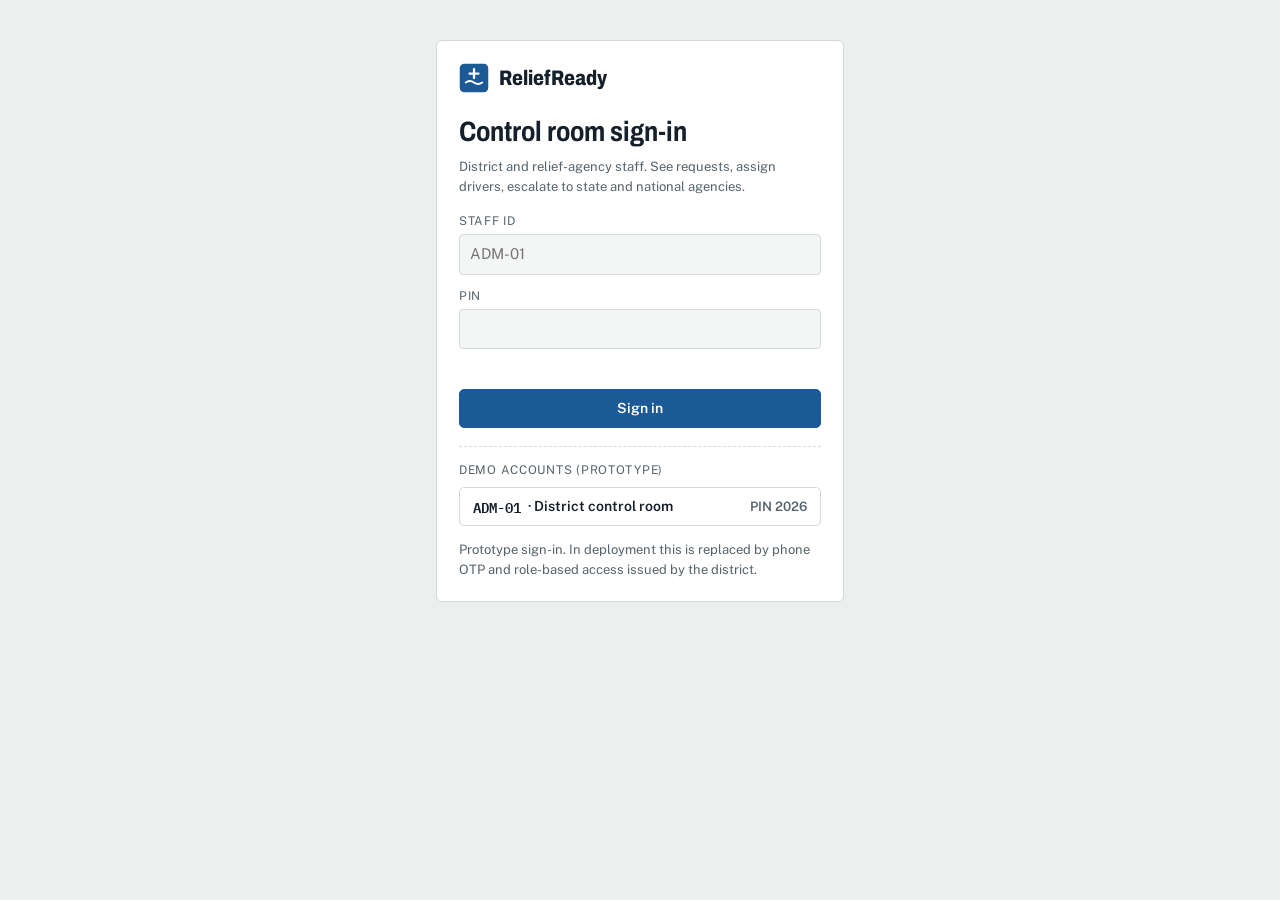
==== admin.html @ c16498c4 "ReliefReady: relief supply allocation prototype" ====
<!doctype html>
<html lang="en">
<head>
<meta charset="utf-8">
<meta name="viewport" content="width=device-width, initial-scale=1, viewport-fit=cover">
<link rel="icon" href="icon.svg">
<title>ReliefReady Control Room</title>
<link rel="manifest" href="manifest.webmanifest">
<link rel="stylesheet" href="https://fonts.googleapis.com/css2?family=Archivo:wdth,wght@75..100,500..800&family=IBM+Plex+Mono:wght@400;500;600&family=Public+Sans:wght@400;500;600;700&display=swap">
<link rel="stylesheet" href="assets/leaflet.css">
<link rel="stylesheet" href="assets/common.css">
<style>
.kpis{display:grid;grid-template-columns:repeat(auto-fit,minmax(150px,1fr));gap:1px;background:var(--line);border:1px solid var(--line);border-radius:var(--r);overflow:hidden;margin-top:16px}
.kpi{background:var(--surface);padding:12px 14px;display:flex;flex-direction:column;gap:2px}
.kpi b{font:600 24px/1.1 var(--f-mono);font-variant-numeric:tabular-nums}
.kpi span{font-size:11.5px;text-transform:uppercase;letter-spacing:.07em;color:var(--muted)}
.kpi.alert b{color:var(--bad)}
.top{display:grid;grid-template-columns:minmax(0,7fr) minmax(0,4fr);gap:16px;margin-top:16px}
.top .mapbox{height:460px;border-radius:var(--r);overflow:hidden;border:1px solid var(--line)}
@media (max-width:960px){.top{grid-template-columns:minmax(0,1fr)}.top .mapbox{height:360px}}
.feed{max-height:460px;overflow:auto}
.prio{font:700 18px/1 var(--f-mono);min-width:34px;text-align:center;padding:5px 0;border-radius:4px;background:var(--sunk)}
.prio.hi{background:var(--bad-bg);color:var(--bad)} .prio.mid{background:var(--warn-bg);color:var(--warn)}
.feed li{display:grid;grid-template-columns:auto minmax(0,1fr);gap:4px 12px;align-items:start}
.tabpanel{padding:16px}
.section{margin-top:16px}
.drv{border:1px solid var(--line);border-radius:var(--r);padding:12px 14px;display:flex;flex-direction:column;gap:8px;background:var(--surface)}
.drvgrid{display:grid;grid-template-columns:repeat(auto-fit,minmax(300px,1fr));gap:12px}
.inline{display:flex;flex-wrap:wrap;gap:8px;align-items:end}
.inline .field{min-width:120px;flex:1}
.esc{border:1px solid var(--line);border-radius:var(--r);padding:12px 14px;display:flex;flex-direction:column;gap:8px}
.esc.crit{border-left:4px solid var(--bad)}
.sitrep{white-space:pre-wrap;font:12.5px/1.55 var(--f-mono);background:var(--sunk);border:1px solid var(--line);border-radius:4px;padding:10px;margin:0;max-height:260px;overflow:auto}
.rt-line{stroke:var(--accent)}
</style>
<style>[hidden]{display:none!important}img{max-width:100%}</style>
</head>
<body>


<div id="root"></div>
<script src="assets/leaflet.js"></script>
<script src="assets/common.js"></script>
<script>
(function(){
const root = document.getElementById('root');
let S = RR.session();
if(!S || S.role!=='admin'){ RR.renderSignIn(root, 'admin', s => { S = s; boot(); }); } else boot();

function boot(){
const $ = id => document.getElementById(id);
root.innerHTML = `
<header class="bar"><div class="wrap">
  <a class="logo" href="index.html">${RR.logo}<b>ReliefReady</b><span>Control room · ${RR.esc(RR.CONFIG.district)}</span></a>
  <span class="net" id="net">Online</span><span class="pill info" id="mode"></span>
  <span class="grow"></span>
  <a class="btn small" href="planner.html">Allocation planner</a>
  <div class="who"><b>${RR.esc(S.name)}</b><button class="btn small" id="out">Sign out</button></div>
</div></header>
<main class="wrap">
  <div class="kpis" id="kpis"></div>
  <div class="top">
    <div><div class="mapbox" id="map"></div><div class="vlegend" style="margin-top:8px"><span>${RR.vehSvg('truck')}Truck</span><span>${RR.vehSvg('jeep')}4x4 jeep</span><span class="b">${RR.vehSvg('boat')}Rescue boat</span><span><span class="pin sos" style="display:inline-block;width:12px;height:12px;vertical-align:-1px;margin-right:4px"></span>SOS</span><span><span class="pin stop" style="display:inline-block;width:12px;height:12px;vertical-align:-1px;margin-right:4px"></span>Planned stop</span></div></div>
    <section class="panel"><div class="ph"><h2>Incoming SOS</h2><span class="sub">Highest priority first</span></div><div class="pb feed" id="feed"></div></section>
  </div>
  <section class="panel section">
    <div class="tabs" role="tablist" id="tabs">
      <button role="tab" data-tab="sos" aria-selected="true">SOS requests <span class="count" id="c-sos"></span></button>
      <button role="tab" data-tab="fleet" aria-selected="false">Drivers and stops</button>
      <button role="tab" data-tab="roads" aria-selected="false">Road conditions <span class="count" id="c-roads"></span></button>
      <button role="tab" data-tab="esc" aria-selected="false">Help from authorities <span class="count" id="c-esc"></span></button>
      <button role="tab" data-tab="sms" aria-selected="false">SMS inbox</button>
      <button role="tab" data-tab="settings" aria-selected="false">Settings</button>
    </div>
    <div class="tabpanel" id="panel"></div>
  </section>
  <footer class="foot">ReliefReady prototype · Anvathon 2026. Requests from the SOS app, SMS line and driver relays arrive here. Help requests to agencies are tracked here and exported as a situation report for the official channel.</footer>
</main>`;
$('out').onclick = RR.signOut;
RR.netBadge($('net'));

let tab = 'sos'; try{ tab = sessionStorage.getItem('rr.tab') || 'sos'; }catch(e){}
$('tabs').onclick = e => { const b = e.target.closest('[data-tab]'); if(!b) return; tab = b.dataset.tab; try{ sessionStorage.setItem('rr.tab', tab); }catch(e){} renderTab(); };

const drivers = () => { const d = RR.store.all('drivers'); RR.ACCOUNTS.filter(a=>a.role==='driver').forEach(a => { if(!d.find(x=>x.id===a.id)) d.push({id:a.id,name:a.name,vehicle:a.vehicle,type:a.type,lat:RR.DEPOT.lat,lon:RR.DEPOT.lon,status:'not signed in',lastSeen:0}); }); return d; };
const openSOS = () => RR.store.all('sos').filter(s=>s.status!=='served').sort((a,b)=>RR.sosPriority(b)-RR.sosPriority(a));
const needTxt = s => (s.needs||[]).map(k=>RR.NEEDS.find(n=>n.k===k)?.en||k).join(', ');
const chan = {app:'App',sms:'SMS',relay:'Relayed by driver'};
const pcls = p => p>=70?'hi':p>=45?'mid':'';
const ST = {new:['New','warn'],verified:['Verified','info'],assigned:['Assigned','info'],served:['Served','ok'],escalated:['Escalated','bad']};

/* map */
const map = RR.makeMap($('map'), {center:[11.62,76.09], zoom:11});
const lay = L.layerGroup().addTo(map);
function drawMap(){
  lay.clearLayers();
  L.marker([RR.DEPOT.lat,RR.DEPOT.lon],{icon:RR.icon('pin depot')}).bindPopup(`<b>${RR.DEPOT.name}</b>`).addTo(lay);
  RR.store.all('reports').forEach(h => L.marker([h.lat,h.lon],{icon:RR.hzIcon(h)}).bindPopup(`<b>${RR.HAZ[h.type]?.label}</b><br>${RR.esc(h.note)}<br><span class="hint">${RR.esc(h.by)} · ${RR.ago(h.createdAt)}</span>`).addTo(lay));
  RR.store.all('stops').filter(s=>s.status!=='delivered').forEach(s => L.marker([s.lat,s.lon],{icon:RR.icon('pin stop')}).bindPopup(`<b>${RR.esc(s.name)}</b><br>Driver ${RR.esc(s.driverId)} · ${s.status}`).addTo(lay));
  openSOS().filter(s=>s.lat).forEach(s => L.marker([s.lat,s.lon],{icon:RR.icon('pin sos'+(RR.sosPriority(s)>=70?' pulse':''))}).bindPopup(`<b>SOS · ${RR.esc(s.place||'')}</b><br>Priority ${RR.sosPriority(s)} · ${s.people} people<br>${needTxt(s)}<br>${RR.esc(s.note||'')}`).addTo(lay));
  drivers().forEach(d => { if(!d.lastSeen) return; L.marker([d.lat,d.lon],{icon:RR.vehIcon(d.type, d.name.split(' ')[0]), zIndexOffset:500}).bindPopup(`<b>${RR.esc(d.name)}</b><br>${RR.esc(d.vehicle)}<br>${RR.esc(d.status)} · ${RR.ago(d.lastSeen)}`).addTo(lay);
    const next = RR.store.all('stops').filter(s=>s.driverId===d.id && (s.status==='pending'||s.status==='enroute')).sort((a,b)=>a.order-b.order)[0];
    if(next) L.polyline([[d.lat,d.lon],[next.lat,next.lon]],{weight:2, dashArray:'4 6', className:'rt-line'}).addTo(lay); });
}

function renderKpis(){
  const o = openSOS(), crit = o.filter(s=>RR.sosPriority(s)>=70).length, ppl = o.reduce((t,s)=>t+(+s.people||0),0);
  const active = drivers().filter(d=>d.lastSeen && Date.now()-d.lastSeen<3600e3).length;
  const escOpen = RR.store.all('escalations').filter(e=>e.status!=='resolved').length;
  const unsafe = RR.store.all('reports').filter(r=>r.type!=='safe').length;
  $('kpis').innerHTML = [[o.length,'Open SOS'],[crit,'Critical',crit>0],[ppl,'People waiting'],[active+' / '+drivers().length,'Drivers active'],[escOpen,'Open agency requests'],[unsafe,'Road hazards']]
    .map(([b,s,a])=>`<div class="kpi ${a?'alert':''}"><b>${b}</b><span>${s}</span></div>`).join('');
  $('c-sos').textContent = o.filter(s=>s.status==='new').length || ''; $('c-roads').textContent = unsafe||''; $('c-esc').textContent = RR.store.all('escalations').filter(e=>e.status==='sent').length || '';
  $('mode').textContent = RR.store.mode==='shared' ? 'Shared live data' : 'This device';
}
function renderFeed(){
  const o = openSOS();
  $('feed').innerHTML = o.length ? '<ul class="rows">'+o.slice(0,12).map(s=>{ const p = RR.sosPriority(s); return `<li><span class="prio ${pcls(p)}">${p}</span><div><div class="rowhead"><b>${RR.esc(s.place||'GPS location')}</b><span class="pill ${ST[s.status]?.[1]}">${ST[s.status]?.[0]}</span></div><span class="meta">${s.people} people${s.infants?' · '+s.infants+' infants':''}${s.injured?' · '+s.injured+' injured':''} · ${needTxt(s)} · ${chan[s.channel]||s.channel} · ${RR.ago(s.createdAt)}</span></div></li>`; }).join('')+'</ul>' : '<p class="hint">No open requests.</p>';
}

/* tabs */
function renderTab(){
  document.querySelectorAll('[data-tab]').forEach(b => b.setAttribute('aria-selected', b.dataset.tab===tab));
  if(document.activeElement && $('panel').contains(document.activeElement) && /INPUT|TEXTAREA|SELECT/.test(document.activeElement.tagName)) return;
  ({sos:tabSOS, fleet:tabFleet, roads:tabRoads, esc:tabEsc, sms:tabSMS, settings:tabSettings})[tab]();
}
const drvOpts = sel => drivers().map(d=>`<option value="${d.id}" ${d.id===sel?'selected':''}>${RR.esc(d.name)} · ${RR.esc(d.vehicle)}</option>`).join('');

function tabSOS(){
  const all = RR.store.all('sos').sort((a,b)=>(a.status==='served')-(b.status==='served') || RR.sosPriority(b)-RR.sosPriority(a));
  $('panel').innerHTML = `<p class="hint" style="margin-bottom:10px">Priority (0–100) weighs need type (rescue and medical first), people, share of infants, elderly and injured, and waiting time. Assigning creates a stop in that driver's app with suggested quantities (3 L water and 1 food packet per person, 1 kit per infant).</p>
  <div class="tw"><table><thead><tr><th>Priority</th><th>Location</th><th>Need</th><th>Source</th><th>Status</th><th>Action</th></tr></thead><tbody>${all.map(s=>{const p=RR.sosPriority(s); return `<tr>
    <td><span class="prio ${pcls(p)}">${p}</span></td>
    <td><b>${RR.esc(s.place||'GPS location')}</b><div class="meta mono">${s.lat?(+s.lat).toFixed(4)+', '+(+s.lon).toFixed(4):'no GPS'}</div>${s.note?`<div class="meta">${RR.esc(s.note)}</div>`:''}</td>
    <td>${s.people} people · ${s.infants||0} inf · ${s.elderly||0} eld · ${s.injured||0} inj<div class="meta">${needTxt(s)}</div></td>
    <td>${chan[s.channel]||s.channel}<div class="meta">${RR.ago(s.createdAt)}${s.relayedBy?' · via '+RR.esc(s.relayedBy):''}</div></td>
    <td><span class="pill ${ST[s.status]?.[1]}">${ST[s.status]?.[0]}</span>${s.assignedTo?`<div class="meta">${RR.esc(s.assignedTo)}</div>`:''}</td>
    <td>${s.status==='served'?'':`<div class="inline">${s.status==='new'?`<button class="btn small" data-verify="${s.id}">Verify</button>`:''}
      <select aria-label="Driver" id="as-${s.id}" style="width:auto">${drvOpts(s.assignedTo)}</select><button class="btn small primary" data-assign="${s.id}">Assign</button>
      <button class="btn small" data-escsos="${s.id}">Escalate</button><button class="btn small" data-served="${s.id}">Served</button></div>`}</td></tr>`;}).join('')}</tbody></table></div>`;
}
function tabFleet(){
  $('panel').innerHTML = `<div class="drvgrid">${drivers().map(d=>{ const st = RR.store.all('stops').filter(s=>s.driverId===d.id).sort((a,b)=>(a.status==='delivered')-(b.status==='delivered')||a.order-b.order);
    return `<div class="drv"><div class="rowhead"><span class="veh ${d.type||'truck'}" style="width:28px;height:28px;box-shadow:none">${RR.vehSvg(d.type)}</span><b>${RR.esc(d.name)}</b><span class="hint">${RR.esc(d.vehicle)}</span><span class="pill ${d.lastSeen&&Date.now()-d.lastSeen<3600e3?'ok':''}" style="margin-left:auto">${RR.esc(d.status)}</span></div>
    <span class="meta">${d.lastSeen?'Last update '+RR.ago(d.lastSeen):'Has not signed in'}</span>
    <ul class="rows">${st.map((s,i)=>`<li><div class="rowhead"><span class="mono">${i+1}.</span><b>${RR.esc(s.name)}</b><span class="pill ${s.status==='delivered'?'ok':s.status==='unreachable'?'bad':s.status==='enroute'?'info':''}">${s.status}</span>${s.source==='driver'?'<span class="pill">Added by driver</span>':''}<button class="btn small" style="margin-left:auto" data-delstop="${s.id}">Remove</button></div>
      <span class="meta">${s.items.water||0} L · ${s.items.food||0} food · ${s.items.infant||0} kits${s.given?` · given ${s.given.water}/${s.given.food}/${s.given.infant}`:''}${s.remark?' · '+RR.esc(s.remark):''}${s.note?' · '+RR.esc(s.note):''}</span></li>`).join('')||'<li class="hint">No stops.</li>'}</ul></div>`; }).join('')}</div>
  <div class="section"><div class="lbl" style="margin-bottom:8px">Add a stop</div><div class="inline">
    <div class="field"><label for="ns-d">Driver</label><select id="ns-d">${drvOpts()}</select></div>
    <div class="field"><label for="ns-n">Place</label><input type="text" id="ns-n" placeholder="Muttil relief camp"></div>
    <div class="field"><label for="ns-lat">Latitude</label><input type="number" step="0.0001" id="ns-lat" value="11.6745"></div>
    <div class="field"><label for="ns-lon">Longitude</label><input type="number" step="0.0001" id="ns-lon" value="76.1310"></div>
    <div class="field"><label for="ns-w">Water L</label><input type="number" id="ns-w" value="200"></div>
    <div class="field"><label for="ns-f">Food</label><input type="number" id="ns-f" value="120"></div>
    <div class="field"><label for="ns-i">Infant kits</label><input type="number" id="ns-i" value="2"></div>
    <button class="btn primary" id="ns-add">Add stop</button></div><p class="hint" style="margin-top:6px">Tip: click the map to fill latitude and longitude.</p></div>`;
  $('ns-add').onclick = () => { const d = $('ns-d').value, n = $('ns-n').value.trim(); if(!n){ RR.toast('Enter a place name.'); return; }
    const max = Math.max(0,...RR.store.all('stops').filter(s=>s.driverId===d).map(s=>s.order));
    RR.store.put('stops',{driverId:d,name:n,lat:+$('ns-lat').value,lon:+$('ns-lon').value,items:{water:+$('ns-w').value||0,food:+$('ns-f').value||0,infant:+$('ns-i').value||0},order:max+1,status:'pending',note:'',source:'admin',createdAt:Date.now()});
    RR.toast('Stop sent to the driver'); };
}
map.on('click', e => { if(tab==='fleet' && $('ns-lat')){ $('ns-lat').value = e.latlng.lat.toFixed(4); $('ns-lon').value = e.latlng.lng.toFixed(4); } });

function tabRoads(){
  const r = RR.store.all('reports').sort((a,b)=>b.createdAt-a.createdAt);
  $('panel').innerHTML = `<p class="hint" style="margin-bottom:10px">Reports from drivers. Every driver's route options are checked against these within ${RR.CONFIG.hazardRadiusM} m. Mark a hazard cleared once the road is open again.</p>
  <ul class="rows">${r.map(h=>`<li><div class="rowhead"><span class="pill ${h.type==='safe'?'ok':RR.HAZ[h.type]?.sev>=3?'bad':'warn'}">${RR.HAZ[h.type]?.label}</span><b>${RR.esc(h.note||'')}</b><button class="btn small" style="margin-left:auto" data-clear="${h.id}">${h.type==='safe'?'Remove':'Mark cleared'}</button></div><span class="meta">${RR.esc(h.by)} · ${RR.ago(h.createdAt)} · <span class="mono">${(+h.lat).toFixed(4)}, ${(+h.lon).toFixed(4)}</span></span></li>`).join('')||'<li class="hint">No reports.</li>'}</ul>`;
}

const AGENCIES = ['State EOC (KSDMA)','NDRF','Fire & Rescue','Health / 108 ambulance','Air support (IAF / Navy)','Army engineers (bridge)','District control room'];
const TYPES = ['Boat evacuation','Airlift / air drop','Medical evacuation','Rescue team','Bridge / road clearing','More supplies','Fuel / vehicle breakdown'];
let escDraft = null;
function tabEsc(){
  const list = RR.store.all('escalations').sort((a,b)=>(a.status==='resolved')-(b.status==='resolved')||b.createdAt-a.createdAt);
  const d = escDraft || {};
  $('panel').innerHTML = `<div class="grid2" style="grid-template-columns:repeat(auto-fit,minmax(min(100%,340px),1fr));gap:20px">
  <div class="stack"><div class="lbl">New request to a higher authority</div>
    <div class="grid2"><div class="field"><label for="e-to">Send to</label><select id="e-to">${AGENCIES.map(a=>`<option ${a===d.to?'selected':''}>${a}</option>`).join('')}</select></div>
      <div class="field"><label for="e-type">Help needed</label><select id="e-type">${TYPES.map(a=>`<option ${a===d.type?'selected':''}>${a}</option>`).join('')}</select></div>
      <div class="field"><label for="e-urg">Urgency</label><select id="e-urg">${['Critical','High','Medium'].map(a=>`<option ${a===(d.urgency||'High')?'selected':''}>${a}</option>`).join('')}</select></div></div>
    <div class="grid2"><div class="field"><label for="e-place">Location</label><input type="text" id="e-place" value="${RR.esc(d.place||'')}"></div><div class="field"><label for="e-people">People affected</label><input type="number" id="e-people" value="${d.people||0}"></div></div>
    <div class="field"><label for="e-note">Situation and justification</label><textarea id="e-note" rows="4">${RR.esc(d.note||'')}</textarea></div>
    <div class="btns"><button class="btn danger" id="e-send">Send request</button></div>
    <p class="hint">The request is logged with a timeline. Use “Copy situation report” to send the same text through the official channel (email, NDMA portal or WhatsApp group) until direct integration exists.</p></div>
  <div class="stack"><div class="lbl">Requests and responses</div>${list.map(e=>`<div class="esc ${e.urgency==='Critical'?'crit':''}">
    <div class="rowhead"><b>${RR.esc(e.type)}</b><span class="hint">→ ${RR.esc(e.to)}</span>${escPill(e.status)}<span class="pill ${e.urgency==='Critical'?'bad':e.urgency==='High'?'warn':''}">${e.urgency}</span></div>
    <span class="meta">${RR.esc(e.place)} · ${e.people} people · raised by ${e.from==='driver'?'driver '+RR.esc(e.by):'control room'} · ${RR.ago(e.createdAt)}</span>
    ${e.note?`<div style="font-size:13.5px">${RR.esc(e.note)}</div>`:''}
    <ul class="timeline">${(e.timeline||[]).map(t=>`<li><time>${RR.clock(t.t)}</time><b>${t.s}</b> ${RR.esc(t.n||'')}</li>`).join('')}</ul>
    <div class="btns">${e.status!=='resolved'?`${e.status==='sent'?`<button class="btn small" data-adv="${e.id}" data-to="acknowledged">Mark acknowledged</button>`:''}${e.status!=='dispatched'?`<button class="btn small" data-adv="${e.id}" data-to="dispatched">Help dispatched</button>`:''}<button class="btn small" data-adv="${e.id}" data-to="resolved">Resolved</button><button class="btn small" data-fwd="${e.id}">Forward higher</button>`:''}<button class="btn small" data-sitrep="${e.id}">Copy situation report</button></div>
  </div>`).join('')||'<p class="hint">No requests yet.</p>'}</div></div>`;
  $('e-send').onclick = () => {
    const place = $('e-place').value.trim(); if(!place){ RR.toast('Add the location.'); return; }
    RR.store.put('escalations',{from:'admin',by:S.id,to:$('e-to').value,type:$('e-type').value,place,lat:d.lat||null,lon:d.lon||null,people:+$('e-people').value||0,urgency:$('e-urg').value,note:$('e-note').value,status:'sent',createdAt:Date.now(),timeline:[{t:Date.now(),s:'sent',n:'Sent to '+$('e-to').value+' by '+S.name}]});
    if(d.sosId && RR.store.get('sos',d.sosId)) RR.store.patch('sos', d.sosId, {status:'escalated'});
    escDraft = null; RR.toast('Request sent and logged'); tabEsc();
  };
}
function sitrep(e){
  const o = openSOS();
  return `SITUATION REPORT — ${RR.CONFIG.district}\n${new Date().toLocaleString('en-IN')}\nFrom: ${S.name} (${S.id})\nTo: ${e.to}\n\nREQUEST: ${e.type} — ${e.urgency.toUpperCase()}\nLocation: ${e.place}${e.lat?` (${(+e.lat).toFixed(5)}, ${(+e.lon).toFixed(5)})`:''}\nPeople affected: ${e.people}\n${e.note?'Details: '+e.note+'\n':''}\nDISTRICT PICTURE\nOpen SOS: ${o.length} (${o.filter(s=>RR.sosPriority(s)>=70).length} critical), ${o.reduce((t,s)=>t+(+s.people||0),0)} people waiting\nRoad hazards: ${RR.store.all('reports').filter(r=>r.type!=='safe').map(r=>RR.HAZ[r.type].label+' — '+(r.note||'')).join('; ')||'none'}\n\nReference: ${e.id}`;
}

function tabSMS(){
  $('panel').innerHTML = `<div class="grid2" style="grid-template-columns:repeat(auto-fit,minmax(min(100%,340px),1fr));gap:20px"><div class="stack">
    <p class="hint">SOS messages sent by SMS arrive at the gateway number <b class="mono">${RR.esc(RR.CONFIG.smsGateway)}</b>. With an SMS gateway (e.g. an Android phone running an SMS-forwarding app, or a bulk-SMS provider's inbound webhook) they are added automatically. For the demo, paste received SMS text here.</p>
    <div class="field"><label for="smsIn">Received SMS text (one or many)</label><textarea id="smsIn" rows="6" placeholder="RR1 11.47720,76.14800 P12 I2 E3 J1 NRMW T2610301830 | Mundakkai school terrace"></textarea></div>
    <div class="btns"><button class="btn primary" id="smsAdd">Add to SOS requests</button><button class="btn" id="smsSample">Insert a sample SMS</button></div></div>
    <div class="stack"><div class="lbl">Code format (fits one SMS)</div><pre class="sitrep">RR1 lat,lon P# I# E# J# N(needs) T(yymmddhhmm UTC) [C phone] | landmark. note
P people · I infants · E elderly · J injured
Needs: R rescue · M medical · W water · F food · B baby/infant · S shelter</pre></div></div>`;
  $('smsSample').onclick = () => { $('smsIn').value = RR.encodeSOS({lat:11.6742,lon:76.1302,people:27,infants:2,elderly:6,injured:0,needs:['water','food','shelter'],createdAt:Date.now()-40*60e3,place:'Muttil, Kuttamangalam school',note:'Roof leaking, 6 elderly'}); };
  $('smsAdd').onclick = () => { const found = $('smsIn').value.split(/(?=RR1\s)/).map(RR.decodeSOS).filter(Boolean);
    if(!found.length){ RR.toast('No ReliefReady code found. Codes start with RR1.'); return; }
    found.forEach(s => RR.store.put('sos', {...s, channel:'sms', status:'new'})); $('smsIn').value=''; RR.toast(found.length+' SOS added from SMS'); };
}
function tabSettings(){
  $('panel').innerHTML = `<div class="stack" style="max-width:560px">
    <div class="field"><label for="cfg-sms">SMS gateway number shown in the SOS app</label><input type="tel" id="cfg-sms" value="${RR.esc(RR.CONFIG.smsGateway)}"></div>
    <div class="btns"><button class="btn primary" id="cfg-save">Save</button></div>
    <p class="hint">Data mode: <b>${RR.store.mode==='shared'?'shared live database (all viewers of this page see the same data)':'this device (pages in this browser stay in sync)'}</b>.</p>
    ${RR.store.mode==='local'?'<div class="btns"><button class="btn" id="cfg-reset">Reset demo data</button></div>':''}</div>`;
  $('cfg-save').onclick = () => { RR.saveConfig({smsGateway:$('cfg-sms').value.trim()||RR.CONFIG.smsGateway}); RR.toast('Saved for this browser'); };
  const r = $('cfg-reset'); if(r) r.onclick = () => { RR.store.reset(); RR.toast('Demo data restored'); };
}
window.escPill = s => ({sent:'<span class="pill warn">Awaiting response</span>',acknowledged:'<span class="pill info">Acknowledged</span>',dispatched:'<span class="pill info">Help dispatched</span>',resolved:'<span class="pill ok">Resolved</span>'}[s]||'');

document.addEventListener('click', e => {
  const b = e.target.closest('button'); if(!b) return; const D = b.dataset;
  if(D.verify) RR.store.patch('sos', D.verify, {status:'verified'});
  else if(D.served) RR.store.patch('sos', D.served, {status:'served'});
  else if(D.assign){ const s = RR.store.get('sos', D.assign), drv = $('as-'+s.id).value; if(!s.lat){ RR.toast('This request has no GPS position. Add a stop manually in Drivers and stops.'); return; }
    const max = Math.max(0,...RR.store.all('stops').filter(x=>x.driverId===drv).map(x=>x.order));
    RR.store.put('stops',{driverId:drv,name:s.place||'SOS location',lat:s.lat,lon:s.lon,items:{water:(s.people||0)*3,food:s.people||0,infant:s.infants||0},order:max+1,status:'pending',note:`SOS: ${needTxt(s)}. ${s.note||''}`.trim(),source:'sos',sosId:s.id,createdAt:Date.now()});
    RR.store.patch('sos', s.id, {status:'assigned', assignedTo:drv}); RR.toast('Assigned. It is now in the driver\'s stop list.'); }
  else if(D.escsos){ const s = RR.store.get('sos', D.escsos); escDraft = {to:(s.needs||[]).includes('rescue')?'NDRF':(s.needs||[]).includes('medical')?'Health / 108 ambulance':'State EOC (KSDMA)', type:(s.needs||[]).includes('rescue')?'Rescue team':(s.needs||[]).includes('medical')?'Medical evacuation':'More supplies', urgency:RR.sosPriority(s)>=70?'Critical':'High', place:s.place||'GPS location', people:s.people, note:`${s.people} people (${s.infants||0} infants, ${s.elderly||0} elderly, ${s.injured||0} injured). Needs: ${needTxt(s)}. ${s.note||''}`, lat:s.lat, lon:s.lon, sosId:s.id};
    tab='esc'; renderTab(); $('e-note').focus(); }
  else if(D.delstop) RR.store.del('stops', D.delstop);
  else if(D.clear) RR.store.del('reports', D.clear);
  else if(D.adv){ const e = RR.store.get('escalations', D.adv); const lbl = {acknowledged:'Acknowledged by '+e.to, dispatched:'Help dispatched by '+e.to, resolved:'Closed by control room'}[D.to];
    RR.store.put('escalations', {...e, status:D.to, timeline:[...(e.timeline||[]), {t:Date.now(), s:D.to, n:lbl}]}); }
  else if(D.fwd){ const e = RR.store.get('escalations', D.fwd); const order = ['District control room','State EOC (KSDMA)','NDRF','Air support (IAF / Navy)']; const i = order.indexOf(e.to); const nx = i<0 ? 'State EOC (KSDMA)' : order[Math.min(order.length-1, i+1)];
    RR.store.put('escalations', {...e, to:nx, status:'sent', timeline:[...(e.timeline||[]), {t:Date.now(), s:'forwarded', n:'Forwarded to '+nx+' — no adequate response from '+e.to}]}); }
  else if(D.sitrep){ RR.copy(sitrep(RR.store.get('escalations', D.sitrep)), b); }
});

function render(){ renderKpis(); drawMap(); renderFeed(); renderTab(); }
RR.store.on(render); render();
}
})();
</script>

</body>
</html>
---- assets/leaflet.css ----
/* required styles */

.leaflet-pane,
.leaflet-tile,
.leaflet-marker-icon,
.leaflet-marker-shadow,
.leaflet-tile-container,
.leaflet-pane > svg,
.leaflet-pane > canvas,
.leaflet-zoom-box,
.leaflet-image-layer,
.leaflet-layer {
	position: absolute;
	left: 0;
	top: 0;
	}
.leaflet-container {
	overflow: hidden;
	}
.leaflet-tile,
.leaflet-marker-icon,
.leaflet-marker-shadow {
	-webkit-user-select: none;
	   -moz-user-select: none;
	        user-select: none;
	  -webkit-user-drag: none;
	}
/* Prevents IE11 from highlighting tiles in blue */
.leaflet-tile::selection {
	background: transparent;
}
/* Safari renders non-retina tile on retina better with this, but Chrome is worse */
.leaflet-safari .leaflet-tile {
	image-rendering: -webkit-optimize-contrast;
	}
/* hack that prevents hw layers "stretching" when loading new tiles */
.leaflet-safari .leaflet-tile-container {
	width: 1600px;
	height: 1600px;
	-webkit-transform-origin: 0 0;
	}
.leaflet-marker-icon,
.leaflet-marker-shadow {
	display: block;
	}
/* .leaflet-container svg: reset svg max-width decleration shipped in Joomla! (joomla.org) 3.x */
/* .leaflet-container img: map is broken in FF if you have max-width: 100% on tiles */
.leaflet-container .leaflet-overlay-pane svg {
	max-width: none !important;
	max-height: none !important;
	}
.leaflet-container .leaflet-marker-pane img,
.leaflet-container .leaflet-shadow-pane img,
.leaflet-container .leaflet-tile-pane img,
.leaflet-container img.leaflet-image-layer,
.leaflet-container .leaflet-tile {
	max-width: none !important;
	max-height: none !important;
	width: auto;
	padding: 0;
	}

.leaflet-container img.leaflet-tile {
	/* See: https://bugs.chromium.org/p/chromium/issues/detail?id=600120 */
	mix-blend-mode: plus-lighter;
}

.leaflet-container.leaflet-touch-zoom {
	-ms-touch-action: pan-x pan-y;
	touch-action: pan-x pan-y;
	}
.leaflet-container.leaflet-touch-drag {
	-ms-touch-action: pinch-zoom;
	/* Fallback for FF which doesn't support pinch-zoom */
	touch-action: none;
	touch-action: pinch-zoom;
}
.leaflet-container.leaflet-touch-drag.leaflet-touch-zoom {
	-ms-touch-action: none;
	touch-action: none;
}
.leaflet-container {
	-webkit-tap-highlight-color: transparent;
}
.leaflet-container a {
	-webkit-tap-highlight-color: rgba(51, 181, 229, 0.4);
}
.leaflet-tile {
	filter: inherit;
	visibility: hidden;
	}
.leaflet-tile-loaded {
	visibility: inherit;
	}
.leaflet-zoom-box {
	width: 0;
	height: 0;
	-moz-box-sizing: border-box;
	     box-sizing: border-box;
	z-index: 800;
	}
/* workaround for https://bugzilla.mozilla.org/show_bug.cgi?id=888319 */
.leaflet-overlay-pane svg {
	-moz-user-select: none;
	}

.leaflet-pane         { z-index: 400; }

.leaflet-tile-pane    { z-index: 200; }
.leaflet-overlay-pane { z-index: 400; }
.leaflet-shadow-pane  { z-index: 500; }
.leaflet-marker-pane  { z-index: 600; }
.leaflet-tooltip-pane   { z-index: 650; }
.leaflet-popup-pane   { z-index: 700; }

.leaflet-map-pane canvas { z-index: 100; }
.leaflet-map-pane svg    { z-index: 200; }

.leaflet-vml-shape {
	width: 1px;
	height: 1px;
	}
.lvml {
	behavior: url(#default#VML);
	display: inline-block;
	position: absolute;
	}


/* control positioning */

.leaflet-control {
	position: relative;
	z-index: 800;
	pointer-events: visiblePainted; /* IE 9-10 doesn't have auto */
	pointer-events: auto;
	}
.leaflet-top,
.leaflet-bottom {
	position: absolute;
	z-index: 1000;
	pointer-events: none;
	}
.leaflet-top {
	top: 0;
	}
.leaflet-right {
	right: 0;
	}
.leaflet-bottom {
	bottom: 0;
	}
.leaflet-left {
	left: 0;
	}
.leaflet-control {
	float: left;
	clear: both;
	}
.leaflet-right .leaflet-control {
	float: right;
	}
.leaflet-top .leaflet-control {
	margin-top: 10px;
	}
.leaflet-bottom .leaflet-control {
	margin-bottom: 10px;
	}
.leaflet-left .leaflet-control {
	margin-left: 10px;
	}
.leaflet-right .leaflet-control {
	margin-right: 10px;
	}


/* zoom and fade animations */

.leaflet-fade-anim .leaflet-popup {
	opacity: 0;
	-webkit-transition: opacity 0.2s linear;
	   -moz-transition: opacity 0.2s linear;
	        transition: opacity 0.2s linear;
	}
.leaflet-fade-anim .leaflet-map-pane .leaflet-popup {
	opacity: 1;
	}
.leaflet-zoom-animated {
	-webkit-transform-origin: 0 0;
	    -ms-transform-origin: 0 0;
	        transform-origin: 0 0;
	}
svg.leaflet-zoom-animated {
	will-change: transform;
}

.leaflet-zoom-anim .leaflet-zoom-animated {
	-webkit-transition: -webkit-transform 0.25s cubic-bezier(0,0,0.25,1);
	   -moz-transition:    -moz-transform 0.25s cubic-bezier(0,0,0.25,1);
	        transition:         transform 0.25s cubic-bezier(0,0,0.25,1);
	}
.leaflet-zoom-anim .leaflet-tile,
.leaflet-pan-anim .leaflet-tile {
	-webkit-transition: none;
	   -moz-transition: none;
	        transition: none;
	}

.leaflet-zoom-anim .leaflet-zoom-hide {
	visibility: hidden;
	}


/* cursors */

.leaflet-interactive {
	cursor: pointer;
	}
.leaflet-grab {
	cursor: -webkit-grab;
	cursor:    -moz-grab;
	cursor:         grab;
	}
.leaflet-crosshair,
.leaflet-crosshair .leaflet-interactive {
	cursor: crosshair;
	}
.leaflet-popup-pane,
.leaflet-control {
	cursor: auto;
	}
.leaflet-dragging .leaflet-grab,
.leaflet-dragging .leaflet-grab .leaflet-interactive,
.leaflet-dragging .leaflet-marker-draggable {
	cursor: move;
	cursor: -webkit-grabbing;
	cursor:    -moz-grabbing;
	cursor:         grabbing;
	}

/* marker & overlays interactivity */
.leaflet-marker-icon,
.leaflet-marker-shadow,
.leaflet-image-layer,
.leaflet-pane > svg path,
.leaflet-tile-container {
	pointer-events: none;
	}

.leaflet-marker-icon.leaflet-interactive,
.leaflet-image-layer.leaflet-interactive,
.leaflet-pane > svg path.leaflet-interactive,
svg.leaflet-image-layer.leaflet-interactive path {
	pointer-events: visiblePainted; /* IE 9-10 doesn't have auto */
	pointer-events: auto;
	}

/* visual tweaks */

.leaflet-container {
	background: #ddd;
	outline-offset: 1px;
	}
.leaflet-container a {
	color: #0078A8;
	}
.leaflet-zoom-box {
	border: 2px dotted #38f;
	background: rgba(255,255,255,0.5);
	}


/* general typography */
.leaflet-container {
	font-family: "Helvetica Neue", Arial, Helvetica, sans-serif;
	font-size: 12px;
	font-size: 0.75rem;
	line-height: 1.5;
	}


/* general toolbar styles */

.leaflet-bar {
	box-shadow: 0 1px 5px rgba(0,0,0,0.65);
	border-radius: 4px;
	}
.leaflet-bar a {
	background-color: #fff;
	border-bottom: 1px solid #ccc;
	width: 26px;
	height: 26px;
	line-height: 26px;
	display: block;
	text-align: center;
	text-decoration: none;
	color: black;
	}
.leaflet-bar a,
.leaflet-control-layers-toggle {
	background-position: 50% 50%;
	background-repeat: no-repeat;
	display: block;
	}
.leaflet-bar a:hover,
.leaflet-bar a:focus {
	background-color: #f4f4f4;
	}
.leaflet-bar a:first-child {
	border-top-left-radius: 4px;
	border-top-right-radius: 4px;
	}
.leaflet-bar a:last-child {
	border-bottom-left-radius: 4px;
	border-bottom-right-radius: 4px;
	border-bottom: none;
	}
.leaflet-bar a.leaflet-disabled {
	cursor: default;
	background-color: #f4f4f4;
	color: #bbb;
	}

.leaflet-touch .leaflet-bar a {
	width: 30px;
	height: 30px;
	line-height: 30px;
	}
.leaflet-touch .leaflet-bar a:first-child {
	border-top-left-radius: 2px;
	border-top-right-radius: 2px;
	}
.leaflet-touch .leaflet-bar a:last-child {
	border-bottom-left-radius: 2px;
	border-bottom-right-radius: 2px;
	}

/* zoom control */

.leaflet-control-zoom-in,
.leaflet-control-zoom-out {
	font: bold 18px 'Lucida Console', Monaco, monospace;
	text-indent: 1px;
	}

.leaflet-touch .leaflet-control-zoom-in, .leaflet-touch .leaflet-control-zoom-out  {
	font-size: 22px;
	}


/* layers control */

.leaflet-control-layers {
	box-shadow: 0 1px 5px rgba(0,0,0,0.4);
	background: #fff;
	border-radius: 5px;
	}
.leaflet-control-layers-toggle {
	background-image: url(images/layers.png);
	width: 36px;
	height: 36px;
	}
.leaflet-retina .leaflet-control-layers-toggle {
	background-image: url(images/layers-2x.png);
	background-size: 26px 26px;
	}
.leaflet-touch .leaflet-control-layers-toggle {
	width: 44px;
	height: 44px;
	}
.leaflet-control-layers .leaflet-control-layers-list,
.leaflet-control-layers-expanded .leaflet-control-layers-toggle {
	display: none;
	}
.leaflet-control-layers-expanded .leaflet-control-layers-list {
	display: block;
	position: relative;
	}
.leaflet-control-layers-expanded {
	padding: 6px 10px 6px 6px;
	color: #333;
	background: #fff;
	}
.leaflet-control-layers-scrollbar {
	overflow-y: scroll;
	overflow-x: hidden;
	padding-right: 5px;
	}
.leaflet-control-layers-selector {
	margin-top: 2px;
	position: relative;
	top: 1px;
	}
.leaflet-control-layers label {
	display: block;
	font-size: 13px;
	font-size: 1.08333em;
	}
.leaflet-control-layers-separator {
	height: 0;
	border-top: 1px solid #ddd;
	margin: 5px -10px 5px -6px;
	}

/* Default icon URLs */
.leaflet-default-icon-path { /* used only in path-guessing heuristic, see L.Icon.Default */
	background-image: url(images/marker-icon.png);
	}


/* attribution and scale controls */

.leaflet-container .leaflet-control-attribution {
	background: #fff;
	background: rgba(255, 255, 255, 0.8);
	margin: 0;
	}
.leaflet-control-attribution,
.leaflet-control-scale-line {
	padding: 0 5px;
	color: #333;
	line-height: 1.4;
	}
.leaflet-control-attribution a {
	text-decoration: none;
	}
.leaflet-control-attribution a:hover,
.leaflet-control-attribution a:focus {
	text-decoration: underline;
	}
.leaflet-attribution-flag {
	display: inline !important;
	vertical-align: baseline !important;
	width: 1em;
	height: 0.6669em;
	}
.leaflet-left .leaflet-control-scale {
	margin-left: 5px;
	}
.leaflet-bottom .leaflet-control-scale {
	margin-bottom: 5px;
	}
.leaflet-control-scale-line {
	border: 2px solid #777;
	border-top: none;
	line-height: 1.1;
	padding: 2px 5px 1px;
	white-space: nowrap;
	-moz-box-sizing: border-box;
	     box-sizing: border-box;
	background: rgba(255, 255, 255, 0.8);
	text-shadow: 1px 1px #fff;
	}
.leaflet-control-scale-line:not(:first-child) {
	border-top: 2px solid #777;
	border-bottom: none;
	margin-top: -2px;
	}
.leaflet-control-scale-line:not(:first-child):not(:last-child) {
	border-bottom: 2px solid #777;
	}

.leaflet-touch .leaflet-control-attribution,
.leaflet-touch .leaflet-control-layers,
.leaflet-touch .leaflet-bar {
	box-shadow: none;
	}
.leaflet-touch .leaflet-control-layers,
.leaflet-touch .leaflet-bar {
	border: 2px solid rgba(0,0,0,0.2);
	background-clip: padding-box;
	}


/* popup */

.leaflet-popup {
	position: absolute;
	text-align: center;
	margin-bottom: 20px;
	}
.leaflet-popup-content-wrapper {
	padding: 1px;
	text-align: left;
	border-radius: 12px;
	}
.leaflet-popup-content {
	margin: 13px 24px 13px 20px;
	line-height: 1.3;
	font-size: 13px;
	font-size: 1.08333em;
	min-height: 1px;
	}
.leaflet-popup-content p {
	margin: 17px 0;
	margin: 1.3em 0;
	}
.leaflet-popup-tip-container {
	width: 40px;
	height: 20px;
	position: absolute;
	left: 50%;
	margin-top: -1px;
	margin-left: -20px;
	overflow: hidden;
	pointer-events: none;
	}
.leaflet-popup-tip {
	width: 17px;
	height: 17px;
	padding: 1px;

	margin: -10px auto 0;
	pointer-events: auto;

	-webkit-transform: rotate(45deg);
	   -moz-transform: rotate(45deg);
	    -ms-transform: rotate(45deg);
	        transform: rotate(45deg);
	}
.leaflet-popup-content-wrapper,
.leaflet-popup-tip {
	background: white;
	color: #333;
	box-shadow: 0 3px 14px rgba(0,0,0,0.4);
	}
.leaflet-container a.leaflet-popup-close-button {
	position: absolute;
	top: 0;
	right: 0;
	border: none;
	text-align: center;
	width: 24px;
	height: 24px;
	font: 16px/24px Tahoma, Verdana, sans-serif;
	color: #757575;
	text-decoration: none;
	background: transparent;
	}
.leaflet-container a.leaflet-popup-close-button:hover,
.leaflet-container a.leaflet-popup-close-button:focus {
	color: #585858;
	}
.leaflet-popup-scrolled {
	overflow: auto;
	}

.leaflet-oldie .leaflet-popup-content-wrapper {
	-ms-zoom: 1;
	}
.leaflet-oldie .leaflet-popup-tip {
	width: 24px;
	margin: 0 auto;

	-ms-filter: "progid:DXImageTransform.Microsoft.Matrix(M11=0.70710678, M12=0.70710678, M21=-0.70710678, M22=0.70710678)";
	filter: progid:DXImageTransform.Microsoft.Matrix(M11=0.70710678, M12=0.70710678, M21=-0.70710678, M22=0.70710678);
	}

.leaflet-oldie .leaflet-control-zoom,
.leaflet-oldie .leaflet-control-layers,
.leaflet-oldie .leaflet-popup-content-wrapper,
.leaflet-oldie .leaflet-popup-tip {
	border: 1px solid #999;
	}


/* div icon */

.leaflet-div-icon {
	background: #fff;
	border: 1px solid #666;
	}


/* Tooltip */
/* Base styles for the element that has a tooltip */
.leaflet-tooltip {
	position: absolute;
	padding: 6px;
	background-color: #fff;
	border: 1px solid #fff;
	border-radius: 3px;
	color: #222;
	white-space: nowrap;
	-webkit-user-select: none;
	-moz-user-select: none;
	-ms-user-select: none;
	user-select: none;
	pointer-events: none;
	box-shadow: 0 1px 3px rgba(0,0,0,0.4);
	}
.leaflet-tooltip.leaflet-interactive {
	cursor: pointer;
	pointer-events: auto;
	}
.leaflet-tooltip-top:before,
.leaflet-tooltip-bottom:before,
.leaflet-tooltip-left:before,
.leaflet-tooltip-right:before {
	position: absolute;
	pointer-events: none;
	border: 6px solid transparent;
	background: transparent;
	content: "";
	}

/* Directions */

.leaflet-tooltip-bottom {
	margin-top: 6px;
}
.leaflet-tooltip-top {
	margin-top: -6px;
}
.leaflet-tooltip-bottom:before,
.leaflet-tooltip-top:before {
	left: 50%;
	margin-left: -6px;
	}
.leaflet-tooltip-top:before {
	bottom: 0;
	margin-bottom: -12px;
	border-top-color: #fff;
	}
.leaflet-tooltip-bottom:before {
	top: 0;
	margin-top: -12px;
	margin-left: -6px;
	border-bottom-color: #fff;
	}
.leaflet-tooltip-left {
	margin-left: -6px;
}
.leaflet-tooltip-right {
	margin-left: 6px;
}
.leaflet-tooltip-left:before,
.leaflet-tooltip-right:before {
	top: 50%;
	margin-top: -6px;
	}
.leaflet-tooltip-left:before {
	right: 0;
	margin-right: -12px;
	border-left-color: #fff;
	}
.leaflet-tooltip-right:before {
	left: 0;
	margin-left: -12px;
	border-right-color: #fff;
	}

/* Printing */

@media print {
	/* Prevent printers from removing background-images of controls. */
	.leaflet-control {
		-webkit-print-color-adjust: exact;
		print-color-adjust: exact;
		}
	}
---- assets/common.css ----
/* ReliefReady shared styles. Field-console look: slate-blue accent, condensed display, mono for numbers. */
:root{
  --bg:#ECEFEE; --surface:#FFFFFF; --sunk:#F4F6F5; --ink:#15202A; --muted:#56636C; --line:#D3DAD8;
  --accent:#1C5A97; --accent-soft:#DCE7F2; --accent-ink:#FFFFFF;
  --sos:#C42E12; --sos-ink:#FFFFFF; --sos-soft:#F9E1D9;
  --ok:#2C7A4B; --ok-bg:#DFEFE5; --warn:#9C5F0C; --warn-bg:#F6EAD3; --bad:#B4370F; --bad-bg:#F7DFD5;
  --map:#DDE3DF; --boat:#0B7A86;
  --f-display:"Archivo","Arial Narrow",Arial,sans-serif;
  --f-body:"Public Sans",system-ui,-apple-system,"Segoe UI",sans-serif;
  --f-mono:"IBM Plex Mono",ui-monospace,SFMono-Regular,Menlo,monospace;
  --r:6px;
}
@media (prefers-color-scheme: dark){:root:not([data-theme="light"]){
  --bg:#0E1418; --surface:#162027; --sunk:#111A20; --ink:#E2E9EC; --muted:#93A2AA; --line:#2A3740;
  --accent:#78AEE0; --accent-soft:#1D3347; --accent-ink:#0E1418;
  --sos:#F0603F; --sos-ink:#170805; --sos-soft:#3D1F16;
  --ok:#62BE88; --ok-bg:#173326; --warn:#E1AA4E; --warn-bg:#3A2C14; --bad:#F2825A; --bad-bg:#3D1F16;
  --map:#1A252C; --boat:#4FC3CF; color-scheme:dark}}
:root[data-theme="dark"]{
  --bg:#0E1418; --surface:#162027; --sunk:#111A20; --ink:#E2E9EC; --muted:#93A2AA; --line:#2A3740;
  --accent:#78AEE0; --accent-soft:#1D3347; --accent-ink:#0E1418;
  --sos:#F0603F; --sos-ink:#170805; --sos-soft:#3D1F16;
  --ok:#62BE88; --ok-bg:#173326; --warn:#E1AA4E; --warn-bg:#3A2C14; --bad:#F2825A; --bad-bg:#3D1F16;
  --map:#1A252C; --boat:#4FC3CF; color-scheme:dark}
*{box-sizing:border-box}
html,body{margin:0}
body{background:var(--bg);color:var(--ink);font:15px/1.5 var(--f-body)}
h1,h2,h3{font-family:var(--f-display);font-stretch:82%;margin:0;text-wrap:balance}
.mono,.num{font-family:var(--f-mono);font-variant-numeric:tabular-nums}
.wrap{max-width:1340px;margin:0 auto;padding-left:max(16px,env(safe-area-inset-left,0px));padding-right:max(16px,env(safe-area-inset-right,0px))}
button,input,select,textarea{font:inherit;color:inherit}
:focus-visible{outline:2px solid var(--accent);outline-offset:2px}
a{color:var(--accent)}
.hint{color:var(--muted);font-size:13px;margin:0}

/* top bar */
.bar{background:var(--surface);border-bottom:1px solid var(--line);position:sticky;top:env(safe-area-inset-top,0px);z-index:900}
body::before{content:"";position:fixed;inset:0 0 auto;height:env(safe-area-inset-top,0px);z-index:1000;background:var(--surface)}
.bar .wrap{display:flex;flex-wrap:wrap;align-items:center;gap:8px 18px;padding-block:10px}
.logo{display:flex;align-items:center;gap:10px;text-decoration:none;color:var(--ink);min-width:0}
.logo svg{width:30px;height:30px;flex:none}
.logo b{font:800 21px/1 var(--f-display);font-stretch:82%}
.logo span{font-size:12px;color:var(--muted);text-transform:uppercase;letter-spacing:.07em;white-space:nowrap}
@media (max-width:560px){.logo span{display:none}}
.bar .grow{flex:1}
.who{display:flex;align-items:center;gap:10px;font-size:13.5px;min-width:0}
.net{display:inline-flex;align-items:center;gap:6px;font-size:12.5px;font-weight:600;padding:3px 9px;border-radius:999px;background:var(--ok-bg);color:var(--ok);white-space:nowrap}
.net::before{content:"";width:7px;height:7px;border-radius:50%;background:currentColor}
.net.off{background:var(--bad-bg);color:var(--bad)}

/* panels */
.panel{background:var(--surface);border:1px solid var(--line);border-radius:var(--r);min-width:0}
.ph{display:flex;flex-wrap:wrap;gap:6px 14px;align-items:baseline;justify-content:space-between;padding:13px 16px 10px;border-bottom:1px solid var(--line)}
.ph h2{font-size:19px;font-weight:700}
.ph .sub{color:var(--muted);font-size:13px}
.pb{padding:14px 16px 16px}
.stack{display:flex;flex-direction:column;gap:16px;min-width:0}

/* forms */
.grid2{display:grid;grid-template-columns:repeat(auto-fit,minmax(150px,1fr));gap:12px}
.field{display:flex;flex-direction:column;gap:4px;min-width:0}
.field label,.lbl{font-size:12px;color:var(--muted);text-transform:uppercase;letter-spacing:.06em}
input[type=number],input[type=text],input[type=password],input[type=tel],select,textarea{background:var(--sunk);border:1px solid var(--line);border-radius:4px;padding:8px 10px;width:100%;min-width:0}
textarea{resize:vertical;min-height:70px}
input[type=number]{font-family:var(--f-mono)}
.btn{background:var(--surface);border:1px solid var(--line);border-radius:5px;padding:8px 13px;cursor:pointer;font-weight:600;font-size:14px;display:inline-flex;align-items:center;justify-content:center;gap:7px;text-decoration:none;color:var(--ink)}
.btn:hover{border-color:var(--accent);color:var(--accent)}
.btn.primary{background:var(--accent);border-color:var(--accent);color:var(--accent-ink)}
.btn.primary:hover{color:var(--accent-ink);filter:brightness(1.08)}
.btn.danger{background:var(--sos);border-color:var(--sos);color:var(--sos-ink)}
.btn.danger:hover{color:var(--sos-ink);filter:brightness(1.08)}
.btn.small{padding:4px 9px;font-size:12.5px}
.btn[disabled]{opacity:.5;cursor:not-allowed}
.btns{display:flex;flex-wrap:wrap;gap:8px}
.seg{display:inline-flex;border:1px solid var(--line);border-radius:5px;overflow:hidden;flex-wrap:wrap}
.seg button{border:0;background:var(--surface);padding:7px 12px;cursor:pointer;font-weight:600;font-size:13.5px;border-right:1px solid var(--line)}
.seg button:last-child{border-right:0}
.seg button[aria-pressed=true]{background:var(--accent);color:var(--accent-ink)}

.pill{display:inline-block;padding:2px 8px;border-radius:999px;font-size:12px;font-weight:600;white-space:nowrap;background:var(--sunk);color:var(--muted)}
.pill.ok{background:var(--ok-bg);color:var(--ok)} .pill.warn{background:var(--warn-bg);color:var(--warn)} .pill.bad{background:var(--bad-bg);color:var(--bad)} .pill.info{background:var(--accent-soft);color:var(--accent)}

table{border-collapse:collapse;width:100%;font-size:13.5px}
th{text-align:left;font-weight:600;font-size:11.5px;text-transform:uppercase;letter-spacing:.06em;color:var(--muted);padding:8px 10px;border-bottom:1px solid var(--line);white-space:nowrap}
td{padding:9px 10px;border-bottom:1px solid var(--line);vertical-align:top}
tr:last-child td{border-bottom:0}
.tw{overflow-x:auto}

/* list rows */
.rows{list-style:none;margin:0;padding:0}
.rows>li{padding:11px 0;border-bottom:1px solid var(--line);display:flex;flex-direction:column;gap:5px}
.rows>li:last-child{border-bottom:0}
.rowhead{display:flex;flex-wrap:wrap;gap:6px 10px;align-items:center}
.meta{font-size:12.5px;color:var(--muted)}

/* map */
.mapbox{position:relative;background:var(--map);min-height:320px}
.mapbox .leaflet-container{background:var(--map);font:13px var(--f-body);height:100%;min-height:inherit}
.mapnote{position:absolute;left:10px;bottom:10px;z-index:500;background:var(--surface);border:1px solid var(--line);border-radius:4px;padding:5px 9px;font-size:12px;color:var(--muted);max-width:calc(100% - 20px)}
.leaflet-popup-content-wrapper,.leaflet-popup-tip{background:var(--surface);color:var(--ink)}
.leaflet-popup-content{margin:10px 12px;font-size:13px;line-height:1.45}
.leaflet-bar a{background:var(--surface);color:var(--ink);border-bottom-color:var(--line)}
.leaflet-control-attribution{background:color-mix(in srgb,var(--surface) 85%,transparent)!important;color:var(--muted)}
.leaflet-control-attribution a{color:var(--accent)}
.pin{width:18px;height:18px;border-radius:50%;border:2.5px solid var(--surface);box-shadow:0 0 0 1px rgba(0,0,0,.25)}
.pin.sos{background:var(--sos)} .pin.stop{background:var(--accent)} .pin.done{background:var(--ok)} .pin.drv{background:var(--ink);border-radius:4px}
.pin.depot{background:var(--ink);border-radius:3px;width:16px;height:16px}
.veh{position:relative;width:34px;height:34px;border-radius:50%;background:var(--surface);border:2.5px solid var(--accent);color:var(--accent);display:grid;place-items:center;box-shadow:0 2px 6px rgba(0,0,0,.3)}
.veh svg{width:22px;height:22px}
.veh.boat{border-color:var(--boat);color:var(--boat)}
.veh.mine{background:var(--accent);color:var(--accent-ink);border-color:var(--surface)}
.veh.boat.mine{background:var(--boat);color:var(--surface)}
.veh span{position:absolute;left:50%;top:100%;transform:translateX(-50%);margin-top:3px;white-space:nowrap;font:600 11px/1.3 var(--f-body);background:var(--surface);color:var(--ink);padding:1px 6px;border-radius:3px;border:1px solid var(--line)}
.vlegend{display:flex;flex-wrap:wrap;gap:6px 14px;font-size:12.5px;color:var(--muted);align-items:center}
.vlegend svg{width:16px;height:16px;vertical-align:-3px;margin-right:4px;color:var(--accent)}
.vlegend .b svg{color:var(--boat)}
.hz{width:22px;height:22px;border-radius:4px;background:var(--bad);color:#fff;font:800 13px/22px var(--f-mono);text-align:center;transform:rotate(45deg);border:2px solid var(--surface)}
.hz span{display:block;transform:rotate(-45deg)}
.hz.safe{background:var(--ok)}
.pulse{animation:pulse 1.6s ease-out infinite}
@keyframes pulse{0%{box-shadow:0 0 0 0 color-mix(in srgb,var(--sos) 70%,transparent)}100%{box-shadow:0 0 0 14px transparent}}
@media (prefers-reduced-motion:reduce){.pulse{animation:none}}

/* sign-in */
.signin{max-width:440px;margin:40px auto;padding-left:max(16px,env(safe-area-inset-left,0px));padding-right:max(16px,env(safe-area-inset-right,0px))}
.signin .panel{padding:22px}
.signin h1{font-size:28px;margin-bottom:4px}
.signin form{display:flex;flex-direction:column;gap:12px;margin-top:16px}
.demo{margin-top:18px;border-top:1px dashed var(--line);padding-top:14px;display:flex;flex-direction:column;gap:8px}
.demo button{text-align:left;justify-content:flex-start}
.err{color:var(--bad);font-size:13.5px;min-height:1.2em;margin:0}

.toast{position:fixed;left:50%;transform:translateX(-50%);bottom:calc(18px + env(safe-area-inset-bottom,0px));background:var(--ink);color:var(--bg);padding:10px 16px;border-radius:6px;font-size:14px;z-index:2000;max-width:calc(100% - 32px);box-shadow:0 6px 24px rgba(0,0,0,.25)}
.tabs{display:flex;gap:2px;overflow-x:auto;border-bottom:1px solid var(--line);background:var(--surface)}
.tabs button{border:0;background:none;padding:11px 14px;font-weight:600;font-size:14px;color:var(--muted);cursor:pointer;border-bottom:3px solid transparent;white-space:nowrap}
.tabs button[aria-selected=true]{color:var(--ink);border-bottom-color:var(--accent)}
.count{display:inline-block;min-width:20px;padding:0 6px;border-radius:999px;background:var(--sos);color:var(--sos-ink);font:600 11.5px/18px var(--f-mono);text-align:center;margin-left:4px}
.count:empty,.count[data-n="0"]{display:none}
.timeline{list-style:none;margin:6px 0 0;padding:0 0 0 14px;border-left:2px solid var(--line);font-size:12.5px;display:flex;flex-direction:column;gap:3px}
.timeline time{font-family:var(--f-mono);color:var(--muted);margin-right:6px}
footer.foot{color:var(--muted);font-size:12.5px;padding-block:24px 32px}
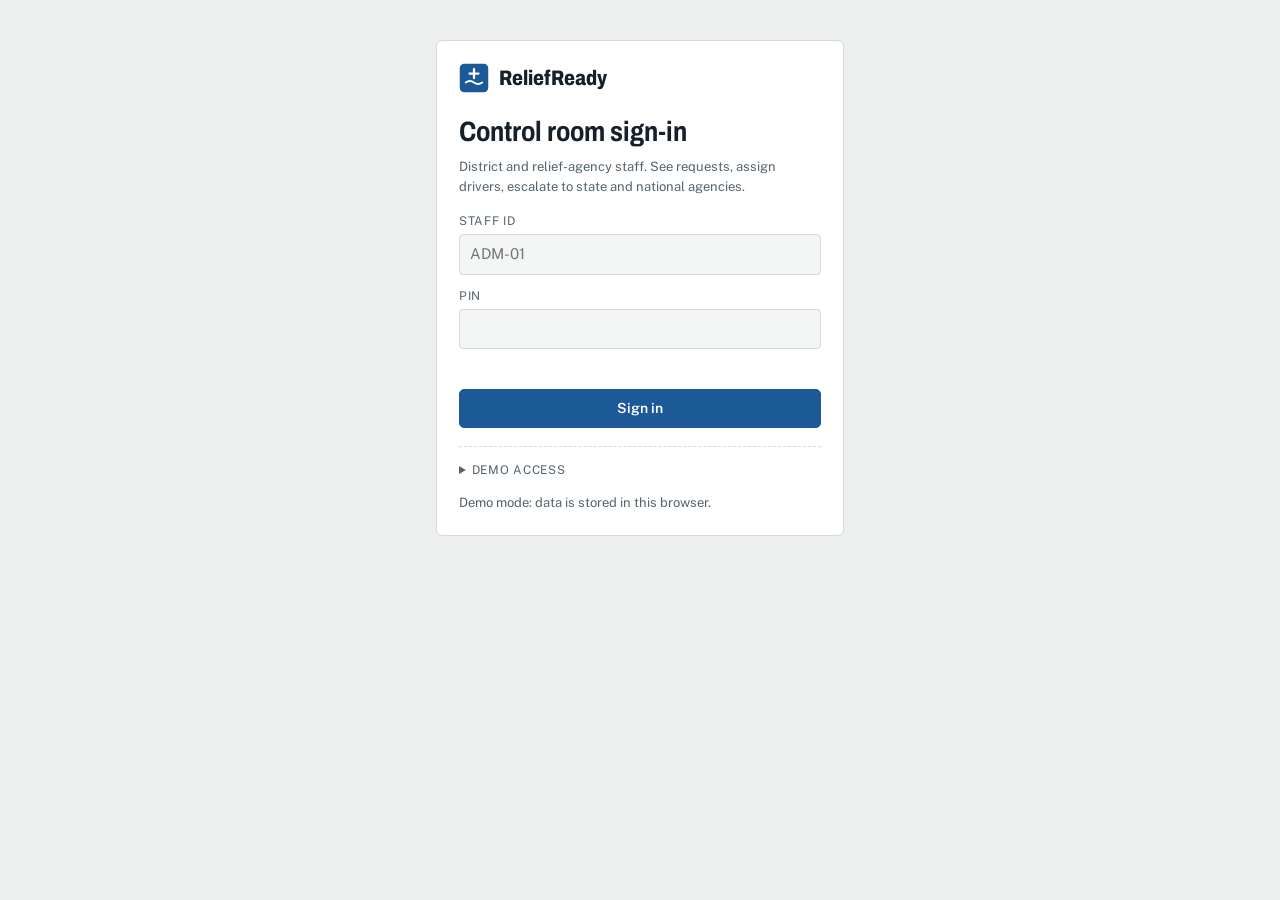
==== commit 79ca7c46: "Redesign control room as a sidebar dashboard" ====
--- a/admin.html
+++ b/admin.html
@@ -10,20 +10,41 @@
 <link rel="stylesheet" href="assets/leaflet.css">
 <link rel="stylesheet" href="assets/common.css">
 <style>
-.kpis{display:grid;grid-template-columns:repeat(auto-fit,minmax(150px,1fr));gap:1px;background:var(--line);border:1px solid var(--line);border-radius:var(--r);overflow:hidden;margin-top:16px}
-.kpi{background:var(--surface);padding:12px 14px;display:flex;flex-direction:column;gap:2px}
-.kpi b{font:600 24px/1.1 var(--f-mono);font-variant-numeric:tabular-nums}
-.kpi span{font-size:11.5px;text-transform:uppercase;letter-spacing:.07em;color:var(--muted)}
-.kpi.alert b{color:var(--bad)}
-.top{display:grid;grid-template-columns:minmax(0,7fr) minmax(0,4fr);gap:16px;margin-top:16px}
-.top .mapbox{height:460px;border-radius:var(--r);overflow:hidden;border:1px solid var(--line)}
-@media (max-width:960px){.top{grid-template-columns:minmax(0,1fr)}.top .mapbox{height:360px}}
-.feed{max-height:460px;overflow:auto}
-.prio{font:700 18px/1 var(--f-mono);min-width:34px;text-align:center;padding:5px 0;border-radius:4px;background:var(--sunk)}
+/* Control room: fixed sidebar navigation, one working area per section. */
+body{min-height:100%}
+.shell{display:grid;grid-template-columns:232px minmax(0,1fr);min-height:100vh}
+.side{position:sticky;top:0;height:100vh;background:var(--surface);border-right:1px solid var(--line);display:flex;flex-direction:column;padding:16px 12px calc(16px + env(safe-area-inset-bottom,0px)) max(12px,env(safe-area-inset-left,0px))}
+.side .logo{padding:2px 6px 14px}
+.side .logo b{font-size:20px}
+.nav{display:flex;flex-direction:column;gap:2px;margin-top:6px}
+.nav .grp{font:600 10.5px/1 var(--f-body);letter-spacing:.09em;text-transform:uppercase;color:var(--muted);padding:14px 10px 6px}
+.nav button,.nav a{display:flex;align-items:center;gap:10px;width:100%;padding:8px 10px;border:0;border-radius:5px;background:none;color:var(--ink);font:500 14px var(--f-body);cursor:pointer;text-align:left;text-decoration:none}
+.nav button:hover,.nav a:hover{background:var(--sunk)}
+.nav button[aria-current=page]{background:var(--accent-soft);color:var(--accent);font-weight:600}
+.nav svg{width:17px;height:17px;flex:none;stroke:currentColor;fill:none;stroke-width:1.8;stroke-linecap:round;stroke-linejoin:round}
+.nav .count{margin-left:auto}
+.side .foot2{margin-top:auto;border-top:1px solid var(--line);padding-top:12px;display:flex;flex-direction:column;gap:8px;font-size:13px}
+.conn{display:flex;align-items:center;gap:7px;font-size:12.5px;color:var(--muted)}
+.conn::before{content:"";width:8px;height:8px;border-radius:50%;background:var(--ok)}
+.conn.warn::before{background:var(--warn)} .conn.bad::before{background:var(--bad)}
+.main{min-width:0;padding:22px max(16px,env(safe-area-inset-right,0px)) 40px 24px;display:flex;flex-direction:column;gap:16px}
+.mh{display:flex;flex-wrap:wrap;gap:8px 20px;align-items:flex-end;justify-content:space-between}
+.mh h1{font-size:28px;font-weight:700}
+.mh p{margin:4px 0 0;color:var(--muted);font-size:14px}
+.mh .when{font:500 13px var(--f-mono);color:var(--muted)}
+.kpis{display:grid;grid-template-columns:repeat(auto-fit,minmax(140px,1fr));gap:12px}
+.kpi{background:var(--surface);border:1px solid var(--line);border-radius:var(--r);padding:14px 16px;display:flex;flex-direction:column;gap:4px}
+.kpi b{font:600 26px/1.1 var(--f-mono);font-variant-numeric:tabular-nums}
+.kpi span{font-size:12px;color:var(--muted)}
+.kpi.alert{border-color:color-mix(in srgb,var(--bad) 45%,var(--line))} .kpi.alert b{color:var(--bad)}
+.top{display:grid;grid-template-columns:minmax(0,1fr) 360px;gap:16px}
+.top.solo{grid-template-columns:minmax(0,1fr)}
+.top .mapbox{height:min(62vh,600px);border-radius:var(--r);overflow:hidden;border:1px solid var(--line)}
+.feed{max-height:calc(min(62vh,600px) - 52px);overflow:auto}
+.prio{font:700 17px/1 var(--f-mono);min-width:36px;text-align:center;padding:6px 0;border-radius:4px;background:var(--sunk)}
 .prio.hi{background:var(--bad-bg);color:var(--bad)} .prio.mid{background:var(--warn-bg);color:var(--warn)}
 .feed li{display:grid;grid-template-columns:auto minmax(0,1fr);gap:4px 12px;align-items:start}
-.tabpanel{padding:16px}
-.section{margin-top:16px}
+.tabpanel{padding:18px}
 .drv{border:1px solid var(--line);border-radius:var(--r);padding:12px 14px;display:flex;flex-direction:column;gap:8px;background:var(--surface)}
 .drvgrid{display:grid;grid-template-columns:repeat(auto-fit,minmax(300px,1fr));gap:12px}
 .inline{display:flex;flex-wrap:wrap;gap:8px;align-items:end}
@@ -32,6 +53,17 @@
 .esc.crit{border-left:4px solid var(--bad)}
 .sitrep{white-space:pre-wrap;font:12.5px/1.55 var(--f-mono);background:var(--sunk);border:1px solid var(--line);border-radius:4px;padding:10px;margin:0;max-height:260px;overflow:auto}
 .rt-line{stroke:var(--accent)}
+@media (max-width:1100px){.top{grid-template-columns:minmax(0,1fr)}.feed{max-height:420px}}
+@media (max-width:820px){
+  .shell{grid-template-columns:minmax(0,1fr)}
+  .side{position:sticky;top:env(safe-area-inset-top,0px);height:auto;z-index:900;flex-direction:row;align-items:center;gap:8px;padding:8px max(12px,env(safe-area-inset-right,0px)) 8px max(12px,env(safe-area-inset-left,0px));border-right:0;border-bottom:1px solid var(--line);overflow-x:auto}
+  .side .logo{padding:0;flex:none}.side .logo b{display:none}
+  .nav{flex:none}
+  .nav{flex-direction:row;margin:0}.nav .grp{display:none}.nav button,.nav a{white-space:nowrap;padding:7px 9px}
+  .side .foot2{margin:0;border:0;padding:0;flex-direction:row;align-items:center;white-space:nowrap}
+  .main{padding:16px max(16px,env(safe-area-inset-right,0px)) 32px max(16px,env(safe-area-inset-left,0px))}
+  .top .mapbox{height:360px}
+}
 </style>
 <style>[hidden]{display:none!important}img{max-width:100%}</style>
 </head>
@@ -40,46 +72,59 @@
 
 <div id="root"></div>
 <script src="assets/leaflet.js"></script>
+<script src="assets/config.js"></script>
 <script src="assets/common.js"></script>
 <script>
 (function(){
 const root = document.getElementById('root');
 let S = RR.session();
-if(!S || S.role!=='admin'){ RR.renderSignIn(root, 'admin', s => { S = s; boot(); }); } else boot();
+if(!S || S.role!=='admin' || (RR.CONFIG.api && !S.token)){ RR.renderSignIn(root, 'admin', s => { S = s; boot(); }); } else boot();
 
 function boot(){
 const $ = id => document.getElementById(id);
 root.innerHTML = `
-<header class="bar"><div class="wrap">
-  <a class="logo" href="index.html">${RR.logo}<b>ReliefReady</b><span>Control room · ${RR.esc(RR.CONFIG.district)}</span></a>
-  <span class="net" id="net">Online</span><span class="pill info" id="mode"></span>
-  <span class="grow"></span>
-  <a class="btn small" href="planner.html">Allocation planner</a>
-  <div class="who"><b>${RR.esc(S.name)}</b><button class="btn small" id="out">Sign out</button></div>
-</div></header>
-<main class="wrap">
+<div class="shell">
+<aside class="side" aria-label="Control room navigation">
+  <a class="logo" href="index.html">${RR.logo}<b>ReliefReady</b></a>
+  <nav class="nav" id="tabs">
+    <span class="grp">Operations</span>
+    <button type="button" data-tab="overview"><svg viewBox="0 0 24 24" aria-hidden="true"><rect x="3" y="3" width="7" height="9"/><rect x="14" y="3" width="7" height="5"/><rect x="14" y="12" width="7" height="9"/><rect x="3" y="16" width="7" height="5"/></svg>Overview</button>
+    <button type="button" data-tab="sos"><svg viewBox="0 0 24 24" aria-hidden="true"><path d="M12 3l9 16H3z"/><path d="M12 10v4M12 17h.01"/></svg>SOS requests<span class="count" id="c-sos"></span></button>
+    <button type="button" data-tab="fleet"><svg viewBox="0 0 24 24" aria-hidden="true"><path d="M2 7h12v9H2zM14 10h4l3 3v3h-7"/><circle cx="6" cy="17.5" r="1.8"/><circle cx="17" cy="17.5" r="1.8"/></svg>Fleet and stops</button>
+    <button type="button" data-tab="zones"><svg viewBox="0 0 24 24" aria-hidden="true"><path d="M4 6l5-2 6 2 5-2v14l-5 2-6-2-5 2z"/><path d="M9 4v14M15 6v14"/></svg>Impact zones</button>
+    <button type="button" data-tab="roads"><svg viewBox="0 0 24 24" aria-hidden="true"><path d="M8 3L4 21M16 3l4 18M12 5v2M12 11v2M12 17v2"/></svg>Road conditions<span class="count" id="c-roads"></span></button>
+    <button type="button" data-tab="esc"><svg viewBox="0 0 24 24" aria-hidden="true"><path d="M12 19V5M5 12l7-7 7 7"/></svg>Agency requests<span class="count" id="c-esc"></span></button>
+    <span class="grp">Tools</span>
+    <a href="planner.html"><svg viewBox="0 0 24 24" aria-hidden="true"><path d="M4 20V10M10 20V4M16 20v-7M22 20H2"/></svg>Allocation planner</a>
+    <button type="button" data-tab="sms"><svg viewBox="0 0 24 24" aria-hidden="true"><path d="M4 5h16v11H8l-4 4z"/></svg>SMS inbox</button>
+    <button type="button" data-tab="settings"><svg viewBox="0 0 24 24" aria-hidden="true"><circle cx="12" cy="12" r="3"/><path d="M19.4 15a1.7 1.7 0 0 0 .3 1.8l.1.1a2 2 0 1 1-2.8 2.8l-.1-.1a1.7 1.7 0 0 0-1.8-.3 1.7 1.7 0 0 0-1 1.5V21a2 2 0 0 1-4 0v-.1a1.7 1.7 0 0 0-1.1-1.5 1.7 1.7 0 0 0-1.8.3l-.1.1a2 2 0 1 1-2.8-2.8l.1-.1a1.7 1.7 0 0 0 .3-1.8 1.7 1.7 0 0 0-1.5-1H3a2 2 0 0 1 0-4h.1a1.7 1.7 0 0 0 1.5-1.1 1.7 1.7 0 0 0-.3-1.8l-.1-.1a2 2 0 1 1 2.8-2.8l.1.1a1.7 1.7 0 0 0 1.8.3H9a1.7 1.7 0 0 0 1-1.5V3a2 2 0 0 1 4 0v.1a1.7 1.7 0 0 0 1 1.5 1.7 1.7 0 0 0 1.8-.3l.1-.1a2 2 0 1 1 2.8 2.8l-.1.1a1.7 1.7 0 0 0-.3 1.8V9a1.7 1.7 0 0 0 1.5 1H21a2 2 0 0 1 0 4h-.1a1.7 1.7 0 0 0-1.5 1z"/></svg>Settings</button>
+  </nav>
+  <div class="foot2"><span class="conn" id="mode">Connecting…</span><span><b>${RR.esc(S.name)}</b></span><button class="btn small" id="out">Sign out</button></div>
+</aside>
+<main class="main">
+  <header class="mh"><div><h1 id="pt">Overview</h1><p id="ps"></p></div><span class="when" id="when"></span></header>
   <div class="kpis" id="kpis"></div>
-  <div class="top">
-    <div><div class="mapbox" id="map"></div><div class="vlegend" style="margin-top:8px"><span>${RR.vehSvg('truck')}Truck</span><span>${RR.vehSvg('jeep')}4x4 jeep</span><span class="b">${RR.vehSvg('boat')}Rescue boat</span><span><span class="pin sos" style="display:inline-block;width:12px;height:12px;vertical-align:-1px;margin-right:4px"></span>SOS</span><span><span class="pin stop" style="display:inline-block;width:12px;height:12px;vertical-align:-1px;margin-right:4px"></span>Planned stop</span></div></div>
-    <section class="panel"><div class="ph"><h2>Incoming SOS</h2><span class="sub">Highest priority first</span></div><div class="pb feed" id="feed"></div></section>
+  <div class="top" id="mapRow">
+    <div><div class="mapbox" id="map"></div><div class="vlegend" style="margin-top:8px"><span>${RR.vehSvg('truck')}Truck</span><span>${RR.vehSvg('jeep')}4x4 jeep</span><span class="b">${RR.vehSvg('boat')}Rescue boat</span><span><span class="pin sos" style="display:inline-block;width:12px;height:12px;vertical-align:-1px;margin-right:4px"></span>SOS</span><span><span class="pin stop" style="display:inline-block;width:12px;height:12px;vertical-align:-1px;margin-right:4px"></span>Planned stop</span></div><div class="vlegend" style="margin-top:4px">${RR.zoneLegend()}</div></div>
+    <section class="panel" id="feedPanel"><div class="ph"><h2>Incoming SOS</h2><span class="sub">Highest priority first</span></div><div class="pb feed" id="feed"></div></section>
   </div>
-  <section class="panel section">
-    <div class="tabs" role="tablist" id="tabs">
-      <button role="tab" data-tab="sos" aria-selected="true">SOS requests <span class="count" id="c-sos"></span></button>
-      <button role="tab" data-tab="fleet" aria-selected="false">Drivers and stops</button>
-      <button role="tab" data-tab="roads" aria-selected="false">Road conditions <span class="count" id="c-roads"></span></button>
-      <button role="tab" data-tab="esc" aria-selected="false">Help from authorities <span class="count" id="c-esc"></span></button>
-      <button role="tab" data-tab="sms" aria-selected="false">SMS inbox</button>
-      <button role="tab" data-tab="settings" aria-selected="false">Settings</button>
-    </div>
-    <div class="tabpanel" id="panel"></div>
-  </section>
-  <footer class="foot">ReliefReady prototype · Anvathon 2026. Requests from the SOS app, SMS line and driver relays arrive here. Help requests to agencies are tracked here and exported as a situation report for the official channel.</footer>
-</main>`;
+  <section class="panel" id="panelWrap"><div class="tabpanel" id="panel"></div></section>
+</main>
+</div>`;
 $('out').onclick = RR.signOut;
-RR.netBadge($('net'));
-
-let tab = 'sos'; try{ tab = sessionStorage.getItem('rr.tab') || 'sos'; }catch(e){}
+const tick = () => { $('when').textContent = RR.CONFIG.district + ' · ' + new Date().toLocaleString('en-IN',{weekday:'short',day:'numeric',month:'short',hour:'2-digit',minute:'2-digit'}); };
+tick(); setInterval(tick, 30000);
+const SECTIONS = {
+  overview:['Overview','Live picture of requests, vehicles, zones and road conditions.', true, true, true],
+  sos:['SOS requests','Every request from the SOS app, SMS line and driver relays, ranked by priority.', false, false, false],
+  fleet:['Fleet and stops','Vehicles, their delivery stops and progress. Click the map to place a new stop.', true, false, false],
+  zones:['Impact zones','Areas that block routes, raise SOS priority and decide boat or road delivery.', true, false, false],
+  roads:['Road conditions','Hazards reported by drivers. Every route option is checked against these.', true, false, false],
+  esc:['Agency requests','Requests for help to the State EOC, NDRF, health services and air support.', false, false, false],
+  sms:['SMS inbox','SOS messages received by SMS from areas without internet.', false, false, false],
+  settings:['Settings','Server connection, SMS number and government map layers.', false, false, false],
+};
+let tab = 'overview'; try{ tab = sessionStorage.getItem('rr.tab') || 'overview'; }catch(e){}
 $('tabs').onclick = e => { const b = e.target.closest('[data-tab]'); if(!b) return; tab = b.dataset.tab; try{ sessionStorage.setItem('rr.tab', tab); }catch(e){} renderTab(); };
 
 const drivers = () => { const d = RR.store.all('drivers'); RR.ACCOUNTS.filter(a=>a.role==='driver').forEach(a => { if(!d.find(x=>x.id===a.id)) d.push({id:a.id,name:a.name,vehicle:a.vehicle,type:a.type,lat:RR.DEPOT.lat,lon:RR.DEPOT.lon,status:'not signed in',lastSeen:0}); }); return d; };
@@ -93,6 +138,7 @@
 const map = RR.makeMap($('map'), {center:[11.62,76.09], zoom:11});
 const lay = L.layerGroup().addTo(map);
 function drawMap(){
+  RR.drawZones(map);
   lay.clearLayers();
   L.marker([RR.DEPOT.lat,RR.DEPOT.lon],{icon:RR.icon('pin depot')}).bindPopup(`<b>${RR.DEPOT.name}</b>`).addTo(lay);
   RR.store.all('reports').forEach(h => L.marker([h.lat,h.lon],{icon:RR.hzIcon(h)}).bindPopup(`<b>${RR.HAZ[h.type]?.label}</b><br>${RR.esc(h.note)}<br><span class="hint">${RR.esc(h.by)} · ${RR.ago(h.createdAt)}</span>`).addTo(lay));
@@ -108,21 +154,31 @@
   const active = drivers().filter(d=>d.lastSeen && Date.now()-d.lastSeen<3600e3).length;
   const escOpen = RR.store.all('escalations').filter(e=>e.status!=='resolved').length;
   const unsafe = RR.store.all('reports').filter(r=>r.type!=='safe').length;
-  $('kpis').innerHTML = [[o.length,'Open SOS'],[crit,'Critical',crit>0],[ppl,'People waiting'],[active+' / '+drivers().length,'Drivers active'],[escOpen,'Open agency requests'],[unsafe,'Road hazards']]
+  const inZone = o.filter(s=>RR.impactZoneAt(s)).reduce((t,s)=>t+(+s.people||0),0);
+  $('kpis').innerHTML = [[o.length,'Open SOS'],[crit,'Critical',crit>0],[ppl,'People waiting'],[inZone,'People in impact zones',inZone>0],[active+' / '+drivers().length,'Drivers active'],[escOpen,'Open agency requests'],[unsafe,'Road hazards']]
     .map(([b,s,a])=>`<div class="kpi ${a?'alert':''}"><b>${b}</b><span>${s}</span></div>`).join('');
   $('c-sos').textContent = o.filter(s=>s.status==='new').length || ''; $('c-roads').textContent = unsafe||''; $('c-esc').textContent = RR.store.all('escalations').filter(e=>e.status==='sent').length || '';
-  $('mode').textContent = RR.store.mode==='shared' ? 'Shared live data' : 'This device';
+  const m = $('mode');
+  if(RR.CONFIG.api){ const ok = RR.store.apiOk; m.textContent = ok===false ? 'Server unreachable, showing last data' : 'Connected to server'; m.className = 'conn'+(ok===false?' bad':''); }
+  else { m.textContent = RR.store.mode==='shared' ? 'Shared demo data' : 'Demo mode, this browser'; m.className = 'conn warn'; }
 }
 function renderFeed(){
   const o = openSOS();
-  $('feed').innerHTML = o.length ? '<ul class="rows">'+o.slice(0,12).map(s=>{ const p = RR.sosPriority(s); return `<li><span class="prio ${pcls(p)}">${p}</span><div><div class="rowhead"><b>${RR.esc(s.place||'GPS location')}</b><span class="pill ${ST[s.status]?.[1]}">${ST[s.status]?.[0]}</span></div><span class="meta">${s.people} people${s.infants?' · '+s.infants+' infants':''}${s.injured?' · '+s.injured+' injured':''} · ${needTxt(s)} · ${chan[s.channel]||s.channel} · ${RR.ago(s.createdAt)}</span></div></li>`; }).join('')+'</ul>' : '<p class="hint">No open requests.</p>';
+  $('feed').innerHTML = o.length ? '<ul class="rows">'+o.slice(0,12).map(s=>{ const p = RR.sosPriority(s); return `<li><span class="prio ${pcls(p)}">${p}</span><div><div class="rowhead"><b>${RR.esc(s.place||'GPS location')}</b><span class="pill ${ST[s.status]?.[1]}">${ST[s.status]?.[0]}</span>${RR.zonePill(s)}</div><span class="meta">${s.people} people${s.infants?' · '+s.infants+' infants':''}${s.injured?' · '+s.injured+' injured':''} · ${needTxt(s)} · ${chan[s.channel]||s.channel} · ${RR.ago(s.createdAt)}</span></div></li>`; }).join('')+'</ul>' : '<p class="hint">No open requests.</p>';
 }
 
 /* tabs */
 function renderTab(){
-  document.querySelectorAll('[data-tab]').forEach(b => b.setAttribute('aria-selected', b.dataset.tab===tab));
+  if(!SECTIONS[tab]) tab = 'overview';
+  const [t, sub, showMap, showFeed, showKpi] = SECTIONS[tab];
+  document.querySelectorAll('#tabs [data-tab]').forEach(b => b.dataset.tab===tab ? b.setAttribute('aria-current','page') : b.removeAttribute('aria-current'));
+  $('pt').textContent = t; $('ps').textContent = sub;
+  const wasHidden = $('mapRow').hidden;
+  $('mapRow').hidden = !showMap; $('feedPanel').hidden = !showFeed; $('mapRow').classList.toggle('solo', !showFeed); $('kpis').hidden = !showKpi; $('panelWrap').hidden = tab==='overview';
+  if(showMap) setTimeout(() => map.invalidateSize(), 30);
+  if(tab==='overview') return;
   if(document.activeElement && $('panel').contains(document.activeElement) && /INPUT|TEXTAREA|SELECT/.test(document.activeElement.tagName)) return;
-  ({sos:tabSOS, fleet:tabFleet, roads:tabRoads, esc:tabEsc, sms:tabSMS, settings:tabSettings})[tab]();
+  ({sos:tabSOS, fleet:tabFleet, roads:tabRoads, zones:tabZones, esc:tabEsc, sms:tabSMS, settings:tabSettings})[tab]();
 }
 const drvOpts = sel => drivers().map(d=>`<option value="${d.id}" ${d.id===sel?'selected':''}>${RR.esc(d.name)} · ${RR.esc(d.vehicle)}</option>`).join('');
 
@@ -134,7 +190,7 @@
     <td><b>${RR.esc(s.place||'GPS location')}</b><div class="meta mono">${s.lat?(+s.lat).toFixed(4)+', '+(+s.lon).toFixed(4):'no GPS'}</div>${s.note?`<div class="meta">${RR.esc(s.note)}</div>`:''}</td>
     <td>${s.people} people · ${s.infants||0} inf · ${s.elderly||0} eld · ${s.injured||0} inj<div class="meta">${needTxt(s)}</div></td>
     <td>${chan[s.channel]||s.channel}<div class="meta">${RR.ago(s.createdAt)}${s.relayedBy?' · via '+RR.esc(s.relayedBy):''}</div></td>
-    <td><span class="pill ${ST[s.status]?.[1]}">${ST[s.status]?.[0]}</span>${s.assignedTo?`<div class="meta">${RR.esc(s.assignedTo)}</div>`:''}</td>
+    <td><span class="pill ${ST[s.status]?.[1]}">${ST[s.status]?.[0]}</span>${RR.zonePill(s)}${s.assignedTo?`<div class="meta">${RR.esc(s.assignedTo)}</div>`:''}</td>
     <td>${s.status==='served'?'':`<div class="inline">${s.status==='new'?`<button class="btn small" data-verify="${s.id}">Verify</button>`:''}
       <select aria-label="Driver" id="as-${s.id}" style="width:auto">${drvOpts(s.assignedTo)}</select><button class="btn small primary" data-assign="${s.id}">Assign</button>
       <button class="btn small" data-escsos="${s.id}">Escalate</button><button class="btn small" data-served="${s.id}">Served</button></div>`}</td></tr>`;}).join('')}</tbody></table></div>`;
@@ -159,7 +215,7 @@
     RR.store.put('stops',{driverId:d,name:n,lat:+$('ns-lat').value,lon:+$('ns-lon').value,items:{water:+$('ns-w').value||0,food:+$('ns-f').value||0,infant:+$('ns-i').value||0},order:max+1,status:'pending',note:'',source:'admin',createdAt:Date.now()});
     RR.toast('Stop sent to the driver'); };
 }
-map.on('click', e => { if(tab==='fleet' && $('ns-lat')){ $('ns-lat').value = e.latlng.lat.toFixed(4); $('ns-lon').value = e.latlng.lng.toFixed(4); } });
+map.on('click', e => { if(draw){ draw.pts.push([+e.latlng.lat.toFixed(5), +e.latlng.lng.toFixed(5)]); drawTemp(); return; } if(tab==='fleet' && $('ns-lat')){ $('ns-lat').value = e.latlng.lat.toFixed(4); $('ns-lon').value = e.latlng.lng.toFixed(4); } });
 
 function tabRoads(){
   const r = RR.store.all('reports').sort((a,b)=>b.createdAt-a.createdAt);
@@ -214,12 +270,76 @@
     if(!found.length){ RR.toast('No ReliefReady code found. Codes start with RR1.'); return; }
     found.forEach(s => RR.store.put('sos', {...s, channel:'sms', status:'new'})); $('smsIn').value=''; RR.toast(found.length+' SOS added from SMS'); };
 }
+
+/* impact zones */
+let draw = null;
+const drawLay = L.layerGroup().addTo(map);
+map.on('popupopen', () => { if(draw) map.closePopup(); });
+function drawTemp(){
+  drawLay.clearLayers(); if(!draw) return;
+  if(draw.pts.length>1) L.polyline(draw.pts.concat(draw.pts.length>2?[draw.pts[0]]:[]), {className:'zn zn-'+draw.type, weight:2, dashArray:'5 4'}).addTo(drawLay);
+  draw.pts.forEach(p => L.circleMarker(p, {radius:4, className:'zn zn-'+draw.type, fillOpacity:1}).addTo(drawLay));
+  const n = draw.bar.querySelector('[data-n]'); if(n) n.textContent = draw.pts.length;
+}
+function startDraw(){
+  const name = $('z-name').value.trim(); if(!name){ RR.toast('Name the zone first.'); $('z-name').focus(); return; }
+  if(draw) endDraw();
+  const bar = document.createElement('div'); bar.className = 'drawbar';
+  bar.innerHTML = `Click the map to add corners (<span data-n>0</span>) <button type="button" data-d="finish">Finish</button><button type="button" data-d="undo">Undo</button><button type="button" data-d="cancel">Cancel</button>`;
+  draw = {name, type:$('z-type').value, source:$('z-src').value.trim(), pts:[], bar};
+  bar.onclick = e => { const d = e.target.dataset.d; if(!d) return;
+    if(d==='undo'){ draw.pts.pop(); drawTemp(); }
+    else if(d==='cancel') endDraw();
+    else if(d==='finish'){ if(draw.pts.length<3){ RR.toast('Add at least 3 corners.'); return; }
+      RR.store.put('zones', {name:draw.name, type:draw.type, coords:draw.pts, official:false, source:draw.source||('Marked by '+S.name+' on '+new Date().toLocaleString('en-IN')), createdAt:Date.now(), by:S.id});
+      RR.toast('Zone saved. Routes and SOS priority now account for it.'); endDraw(); } };
+  $('map').appendChild(bar); $('map').classList.add('picking'); $('map').scrollIntoView({behavior:'smooth', block:'center'});
+}
+function endDraw(){ if(draw && draw.bar) draw.bar.remove(); draw = null; drawLay.clearLayers(); $('map').classList.remove('picking'); }
+function tabZones(){
+  const list = RR.store.all('zones').sort((a,b)=>(RR.ZONES[b.type]?.sev||0)-(RR.ZONES[a.type]?.sev||0) || (b.createdAt||0)-(a.createdAt||0));
+  $('panel').innerHTML = `<div class="grid2" style="grid-template-columns:repeat(auto-fit,minmax(min(100%,340px),1fr));gap:20px">
+  <div class="stack"><div class="lbl">Mark a new zone</div>
+    <div class="grid2"><div class="field"><label for="z-name">Zone name</label><input type="text" id="z-name" placeholder="e.g. Kunnampatta slope, no entry"></div>
+    <div class="field"><label for="z-type">Type</label><select id="z-type">${Object.entries(RR.ZONES).map(([k,v])=>`<option value="${k}">${v.label}</option>`).join('')}</select></div></div>
+    <div class="field"><label for="z-src">Source</label><input type="text" id="z-src" placeholder="e.g. KSDMA order, NRSC flood map, field report"></div>
+    <div class="btns"><button class="btn primary" id="z-draw">Draw on map</button></div>
+    <p class="hint">Red, landslide and flooded zones mark every road route that crosses them as unsafe, raise the priority of SOS requests inside them, and suggest the boat crew for flooded stops. Boats may cross flooded zones.</p>
+    <p class="hint">Government layers: use the layers button on the map for satellite, terrain and NASA daily imagery. Add Bhuvan (ISRO) or other WMS layers in Settings.</p></div>
+  <div class="stack"><div class="lbl">Zones and what they affect</div><ul class="rows">${list.map(z=>{ const im = RR.zoneImpact(z), zt = RR.ZONES[z.type]||{};
+    return `<li><div class="rowhead"><i class="zl zn-${z.type}"></i><b>${RR.esc(z.name)}</b><span class="pill ${zt.sev>=3?'bad':zt.sev?'warn':z.type==='relief'?'ok':'info'}">${zt.label}</span>${z.official?'<span class="pill info">Official source</span>':''}
+      <span class="btns" style="margin-left:auto"><button class="btn small" data-zzoom="${z.id}">Show</button><button class="btn small" data-zdel="${z.id}">Remove</button></span></div>
+      ${zt.sev?`<span class="meta"><b>${im.sos}</b> open SOS · <b>${im.people}</b> people${im.infants?' ('+im.infants+' infants)':''} · ${im.stops} pending stops · ${im.hazards} road hazards${im.vehicles.length?' · vehicles inside: '+RR.esc(im.vehicles.join(', ')):''}</span>`:''}
+      <span class="meta">${RR.esc(z.source||'')}${z.sourceUrl?` · <a href="${RR.esc(z.sourceUrl)}" target="_blank" rel="noopener">source</a>`:''}</span></li>`; }).join('')||'<li class="hint">No zones yet.</li>'}</ul></div></div>`;
+  $('z-draw').onclick = startDraw;
+}
 function tabSettings(){
   $('panel').innerHTML = `<div class="stack" style="max-width:560px">
     <div class="field"><label for="cfg-sms">SMS gateway number shown in the SOS app</label><input type="tel" id="cfg-sms" value="${RR.esc(RR.CONFIG.smsGateway)}"></div>
     <div class="btns"><button class="btn primary" id="cfg-save">Save</button></div>
-    <p class="hint">Data mode: <b>${RR.store.mode==='shared'?'shared live database (all viewers of this page see the same data)':'this device (pages in this browser stay in sync)'}</b>.</p>
-    ${RR.store.mode==='local'?'<div class="btns"><button class="btn" id="cfg-reset">Reset demo data</button></div>':''}</div>`;
+    <div class="lbl" style="margin-top:8px">Server</div>
+    <div class="field"><label for="cfg-api">ReliefReady API address</label><input type="text" id="cfg-api" placeholder="https://reliefready-api.onrender.com" value="${RR.esc(RR.CONFIG.api)}"></div>
+    <div class="btns"><button class="btn" id="cfg-api-save">Connect</button>${RR.CONFIG.api?'<button class="btn" id="cfg-api-off">Use demo mode</button>':''}${RR.CONFIG.api?`<a class="btn" href="${RR.esc(RR.CONFIG.api)}/docs" target="_blank" rel="noopener">API documentation</a>`:''}</div>
+    <p class="hint">${RR.CONFIG.api?'Connected mode: all data is stored in the server database and shared by every signed-in user.':'Demo mode: data is stored in this browser only. Enter the API address to use the shared database.'}</p>
+    ${RR.store.mode==='local'?'<div class="btns"><button class="btn" id="cfg-reset">Reset demo data</button></div>':''}
+    <div class="lbl" style="margin-top:12px">Government map layers (WMS)</div>
+    <p class="hint">Add any public WMS service, for example a Bhuvan (ISRO) flood hazard or flood inundation layer. Copy the service URL and layer name from the Bhuvan Thematic Services portal. Added layers appear in the map's layers button on the control room and driver maps.</p>
+    <ul class="rows">${(RR.CONFIG.wms||[]).map((w,i)=>`<li><div class="rowhead"><b>${RR.esc(w.name)}</b><span class="hint mono">${RR.esc(w.layers)}</span><button class="btn small" style="margin-left:auto" data-wdel="${i}">Remove</button></div><span class="meta mono" style="word-break:break-all">${RR.esc(w.url)}</span></li>`).join('')||'<li class="hint">None added.</li>'}</ul>
+    <div class="grid2"><div class="field"><label for="w-name">Layer name</label><input type="text" id="w-name" placeholder="Bhuvan flood hazard"></div><div class="field"><label for="w-layers">WMS layer id</label><input type="text" id="w-layers" placeholder="e.g. flood:..."></div></div>
+    <div class="field"><label for="w-url">WMS service URL</label><input type="text" id="w-url" placeholder="https://bhuvan-vec2.nrsc.gov.in/bhuvan/wms"></div>
+    <div class="field"><label for="w-attr">Credit</label><input type="text" id="w-attr" value="© NRSC/ISRO Bhuvan"></div>
+    <div class="btns"><button class="btn" id="w-add">Add layer</button></div>
+    <div class="field" style="margin-top:8px"><label for="g-date">NASA daily satellite image date</label><input type="text" id="g-date" placeholder="YYYY-MM-DD (empty = yesterday)" value="${RR.esc(RR.CONFIG.gibsDate||'')}"></div>
+    <div class="btns"><button class="btn" id="g-save">Set date</button></div></div>`;
+  $('w-add').onclick = () => { const w = {name:$('w-name').value.trim(), url:$('w-url').value.trim(), layers:$('w-layers').value.trim(), attribution:$('w-attr').value.trim()};
+    if(!w.name||!/^https:\/\//.test(w.url)||!w.layers){ RR.toast('Enter a name, an https:// WMS URL and the layer id.'); return; }
+    RR.saveConfig({wms:[...(RR.CONFIG.wms||[]), w]}); RR.toast('Layer added. Reloading the map.'); setTimeout(()=>location.reload(), 700); };
+  $('g-save').onclick = () => { const d = $('g-date').value.trim(); if(d && !/^\d{4}-\d{2}-\d{2}$/.test(d)){ RR.toast('Use the format YYYY-MM-DD.'); return; } RR.saveConfig({gibsDate:d}); RR.toast('Date saved. Reloading the map.'); setTimeout(()=>location.reload(), 700); };
+  $('cfg-api-save').onclick = async () => { const u = $('cfg-api').value.trim().replace(/\/+$/,'');
+    if(u && !/^https?:\/\//.test(u)){ RR.toast('Enter a full address starting with https://'); return; }
+    if(u){ try{ const r = await fetch(u+'/api/health'); if(!r.ok) throw 0; }catch(e){ RR.toast('No ReliefReady server answered at that address.'); return; } }
+    RR.setApi(u); try{ localStorage.removeItem('rr.session'); }catch(e){} location.reload(); };
+  const off = $('cfg-api-off'); if(off) off.onclick = () => { RR.setApi(''); try{ localStorage.removeItem('rr.session'); }catch(e){} location.reload(); };
   $('cfg-save').onclick = () => { RR.saveConfig({smsGateway:$('cfg-sms').value.trim()||RR.CONFIG.smsGateway}); RR.toast('Saved for this browser'); };
   const r = $('cfg-reset'); if(r) r.onclick = () => { RR.store.reset(); RR.toast('Demo data restored'); };
 }
@@ -236,6 +356,9 @@
   else if(D.escsos){ const s = RR.store.get('sos', D.escsos); escDraft = {to:(s.needs||[]).includes('rescue')?'NDRF':(s.needs||[]).includes('medical')?'Health / 108 ambulance':'State EOC (KSDMA)', type:(s.needs||[]).includes('rescue')?'Rescue team':(s.needs||[]).includes('medical')?'Medical evacuation':'More supplies', urgency:RR.sosPriority(s)>=70?'Critical':'High', place:s.place||'GPS location', people:s.people, note:`${s.people} people (${s.infants||0} infants, ${s.elderly||0} elderly, ${s.injured||0} injured). Needs: ${needTxt(s)}. ${s.note||''}`, lat:s.lat, lon:s.lon, sosId:s.id};
     tab='esc'; renderTab(); $('e-note').focus(); }
   else if(D.delstop) RR.store.del('stops', D.delstop);
+  else if(D.zzoom){ const z = RR.store.get('zones', D.zzoom); if(z){ map.fitBounds(L.polygon(z.coords).getBounds(), {padding:[30,30]}); $('map').scrollIntoView({behavior:'smooth', block:'center'}); } }
+  else if(D.zdel) RR.store.del('zones', D.zdel);
+  else if(D.wdel!=null){ const w = [...(RR.CONFIG.wms||[])]; w.splice(+D.wdel,1); RR.saveConfig({wms:w}); location.reload(); }
   else if(D.clear) RR.store.del('reports', D.clear);
   else if(D.adv){ const e = RR.store.get('escalations', D.adv); const lbl = {acknowledged:'Acknowledged by '+e.to, dispatched:'Help dispatched by '+e.to, resolved:'Closed by control room'}[D.to];
     RR.store.put('escalations', {...e, status:D.to, timeline:[...(e.timeline||[]), {t:Date.now(), s:D.to, n:lbl}]}); }
--- a/assets/common.css
+++ b/assets/common.css
@@ -139,3 +139,19 @@
 .timeline{list-style:none;margin:6px 0 0;padding:0 0 0 14px;border-left:2px solid var(--line);font-size:12.5px;display:flex;flex-direction:column;gap:3px}
 .timeline time{font-family:var(--f-mono);color:var(--muted);margin-right:6px}
 footer.foot{color:var(--muted);font-size:12.5px;padding-block:24px 32px}
+/* impact zones */
+.zn{stroke-width:1.5}
+.zn-red{stroke:var(--bad);fill:var(--bad)}
+.zn-landslide{stroke:#8A4B1C;fill:#A65E26}
+.zn-flooded{stroke:#1F6FB2;fill:#2F86D1}
+.zn-caution{stroke:var(--warn);fill:var(--warn)}
+.zn-relief{stroke:var(--ok);fill:var(--ok)}
+.zn-info{stroke:var(--accent);fill:var(--accent)}
+.zl{display:inline-block;width:14px;height:10px;border-radius:2px;margin-right:5px;vertical-align:-1px;border:1.5px solid;opacity:.85}
+.zl.zn-red{background:var(--bad-bg);border-color:var(--bad)} .zl.zn-landslide{background:#E9CDB4;border-color:#8A4B1C}
+.zl.zn-flooded{background:#C9DFF2;border-color:#1F6FB2} .zl.zn-caution{background:var(--warn-bg);border-color:var(--warn)}
+.zl.zn-relief{background:var(--ok-bg);border-color:var(--ok)} .zl.zn-info{background:transparent;border-style:dashed;border-color:var(--accent)}
+.leaflet-control-layers{background:var(--surface);color:var(--ink);border:1px solid var(--line)!important;box-shadow:0 2px 8px rgba(0,0,0,.2)!important}
+.leaflet-control-layers-expanded{padding:8px 10px;font-size:13px}
+.drawbar{position:absolute;top:10px;left:50%;transform:translateX(-50%);z-index:700;background:var(--accent);color:var(--accent-ink);padding:6px 10px;border-radius:5px;font-weight:600;font-size:13px;display:flex;gap:8px;align-items:center;flex-wrap:wrap;max-width:calc(100% - 20px)}
+.drawbar button{background:transparent;border:1px solid currentColor;color:inherit;border-radius:4px;padding:2px 8px;cursor:pointer;font-weight:600}
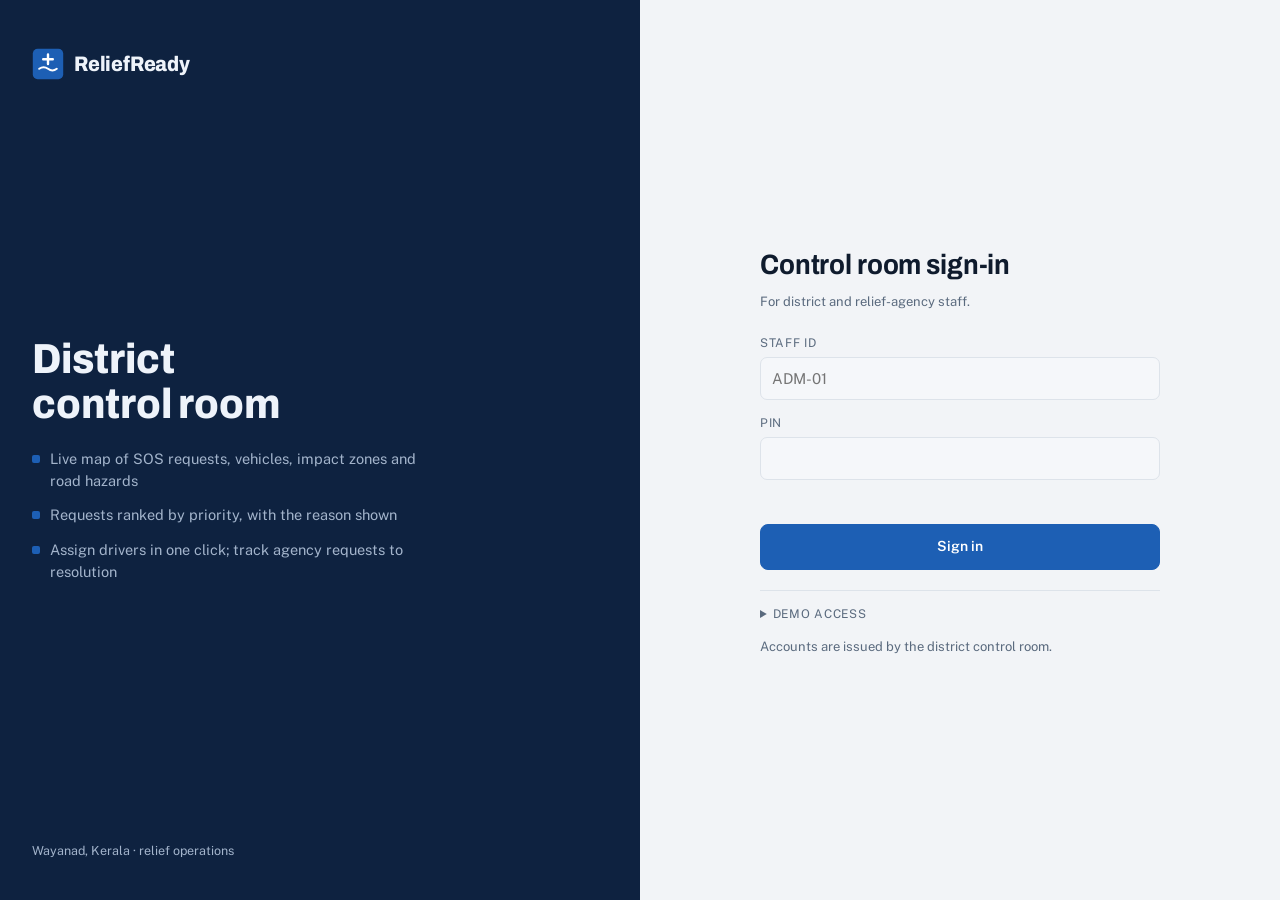
==== commit b50cdfa8: "Redesign all apps for a consistent professional look" ====
--- a/admin.html
+++ b/admin.html
@@ -13,30 +13,57 @@
 /* Control room: fixed sidebar navigation, one working area per section. */
 body{min-height:100%}
 .shell{display:grid;grid-template-columns:232px minmax(0,1fr);min-height:100vh}
-.side{position:sticky;top:0;height:100vh;background:var(--surface);border-right:1px solid var(--line);display:flex;flex-direction:column;padding:16px 12px calc(16px + env(safe-area-inset-bottom,0px)) max(12px,env(safe-area-inset-left,0px))}
+.side{position:sticky;top:0;height:100vh;background:var(--navy);color:var(--navy-ink);border-right:1px solid var(--navy-line);display:flex;flex-direction:column;padding:16px 12px calc(16px + env(safe-area-inset-bottom,0px)) max(12px,env(safe-area-inset-left,0px))}
 .side .logo{padding:2px 6px 14px}
 .side .logo b{font-size:20px}
 .nav{display:flex;flex-direction:column;gap:2px;margin-top:6px}
-.nav .grp{font:600 10.5px/1 var(--f-body);letter-spacing:.09em;text-transform:uppercase;color:var(--muted);padding:14px 10px 6px}
-.nav button,.nav a{display:flex;align-items:center;gap:10px;width:100%;padding:8px 10px;border:0;border-radius:5px;background:none;color:var(--ink);font:500 14px var(--f-body);cursor:pointer;text-align:left;text-decoration:none}
-.nav button:hover,.nav a:hover{background:var(--sunk)}
-.nav button[aria-current=page]{background:var(--accent-soft);color:var(--accent);font-weight:600}
+.nav .grp{font:600 10.5px/1 var(--f-body);letter-spacing:.1em;text-transform:uppercase;color:var(--navy-muted);padding:16px 12px 7px;opacity:.85}
+.nav button,.nav a{position:relative;display:flex;align-items:center;gap:11px;width:100%;padding:9px 12px;border:0;border-radius:7px;background:none;color:var(--navy-muted);font:500 14px var(--f-body);cursor:pointer;text-align:left;text-decoration:none}
+.nav button:hover,.nav a:hover{background:var(--navy-2);color:var(--navy-ink)}
+.nav button[aria-current=page]{background:var(--navy-2);color:#fff;font-weight:600}
+.nav button[aria-current=page]::before{content:"";position:absolute;left:-12px;top:8px;bottom:8px;width:3px;border-radius:0 3px 3px 0;background:var(--accent)}
 .nav svg{width:17px;height:17px;flex:none;stroke:currentColor;fill:none;stroke-width:1.8;stroke-linecap:round;stroke-linejoin:round}
 .nav .count{margin-left:auto}
-.side .foot2{margin-top:auto;border-top:1px solid var(--line);padding-top:12px;display:flex;flex-direction:column;gap:8px;font-size:13px}
-.conn{display:flex;align-items:center;gap:7px;font-size:12.5px;color:var(--muted)}
+.side .foot2{margin-top:auto;border-top:1px solid var(--navy-line);padding-top:12px;display:flex;flex-direction:column;gap:8px;font-size:13px}
+.conn{display:flex;align-items:center;gap:7px;font-size:12.5px;color:var(--navy-muted)}
+.side .btn{background:transparent;border-color:var(--navy-line);color:var(--navy-ink)}
+.side .btn:hover{border-color:var(--navy-muted);color:#fff}
 .conn::before{content:"";width:8px;height:8px;border-radius:50%;background:var(--ok)}
 .conn.warn::before{background:var(--warn)} .conn.bad::before{background:var(--bad)}
 .main{min-width:0;padding:22px max(16px,env(safe-area-inset-right,0px)) 40px 24px;display:flex;flex-direction:column;gap:16px}
 .mh{display:flex;flex-wrap:wrap;gap:8px 20px;align-items:flex-end;justify-content:space-between}
-.mh h1{font-size:28px;font-weight:700}
+.mh h1{font-size:30px;font-weight:800}
+.mh .right{display:flex;flex-wrap:wrap;gap:10px;align-items:center}
 .mh p{margin:4px 0 0;color:var(--muted);font-size:14px}
 .mh .when{font:500 13px var(--f-mono);color:var(--muted)}
-.kpis{display:grid;grid-template-columns:repeat(auto-fit,minmax(140px,1fr));gap:12px}
-.kpi{background:var(--surface);border:1px solid var(--line);border-radius:var(--r);padding:14px 16px;display:flex;flex-direction:column;gap:4px}
+.kpis{display:grid;grid-template-columns:repeat(3,minmax(0,1fr));gap:14px}
+@media (min-width:1700px){.kpis{grid-template-columns:repeat(6,minmax(0,1fr))}}
+@media (max-width:900px){.kpis{grid-template-columns:repeat(2,minmax(0,1fr))}}
+@media (max-width:480px){.kpis{grid-template-columns:minmax(0,1fr)}}
+.kpi{background:var(--surface);border:1px solid var(--line);border-radius:var(--r);padding:16px 16px 14px;display:grid;grid-template-columns:auto minmax(0,1fr);gap:2px 12px;box-shadow:var(--shadow);align-items:center}
+.kpi .ico{grid-row:span 3;width:40px;height:40px;border-radius:10px;display:grid;place-items:center;background:var(--accent-soft);color:var(--accent);align-self:start}
+.kpi .ico svg{width:20px;height:20px;stroke:currentColor;fill:none;stroke-width:1.9;stroke-linecap:round;stroke-linejoin:round}
+.kpi.alert .ico{background:var(--bad-bg);color:var(--bad)} .kpi.good .ico{background:var(--ok-bg);color:var(--ok)}
 .kpi b{font:600 26px/1.1 var(--f-mono);font-variant-numeric:tabular-nums}
-.kpi span{font-size:12px;color:var(--muted)}
-.kpi.alert{border-color:color-mix(in srgb,var(--bad) 45%,var(--line))} .kpi.alert b{color:var(--bad)}
+.kpi .l{font-size:13px;font-weight:600}
+.kpi .s{font-size:12px;color:var(--muted);white-space:nowrap;overflow:hidden;text-overflow:ellipsis}
+.kpi.alert b{color:var(--bad)}
+.ov3{display:grid;grid-template-columns:repeat(3,minmax(0,1fr));gap:16px}
+@media (max-width:1180px){.ov3{grid-template-columns:minmax(0,1fr)}}
+.fleet{list-style:none;margin:0;padding:0;display:flex;flex-direction:column}
+.fleet li{display:grid;grid-template-columns:34px minmax(0,1fr) auto;gap:3px 12px;padding:11px 0;border-bottom:1px solid var(--line);align-items:center}
+.fleet li:last-child{border-bottom:0}
+.fleet .veh{position:static;width:34px;height:34px;box-shadow:none;grid-row:span 2}
+.fleet .veh svg{width:19px;height:19px}
+.fleet .bar2{grid-column:2/-1;height:6px;border-radius:3px;background:var(--sunk);overflow:hidden;display:flex}
+.fleet .bar2 span{display:block;height:100%}
+.hbar{display:grid;grid-template-columns:104px minmax(0,1fr) auto;gap:8px;align-items:center;font-size:13px;padding:5px 0}
+.hbar .t{height:10px;border-radius:5px;background:var(--sunk);overflow:hidden}
+.hbar .t span{display:block;height:100%;border-radius:5px;background:var(--accent)}
+.hbar .t span.r{background:var(--bad)} .hbar .t span.w{background:var(--warn)}
+.hbar b{font:600 13px var(--f-mono);text-align:right;white-space:nowrap;min-width:64px}
+.pbar{grid-column:2;height:4px;border-radius:2px;background:var(--sunk);overflow:hidden;margin-top:2px}
+.pbar span{display:block;height:100%}
 .top{display:grid;grid-template-columns:minmax(0,1fr) 360px;gap:16px}
 .top.solo{grid-template-columns:minmax(0,1fr)}
 .top .mapbox{height:min(62vh,600px);border-radius:var(--r);overflow:hidden;border:1px solid var(--line)}
@@ -72,6 +99,7 @@
 
 <div id="root"></div>
 <script src="assets/leaflet.js"></script>
+<script src="js/model.js"></script>
 <script src="assets/config.js"></script>
 <script src="assets/common.js"></script>
 <script>
@@ -102,11 +130,16 @@
   <div class="foot2"><span class="conn" id="mode">Connecting…</span><span><b>${RR.esc(S.name)}</b></span><button class="btn small" id="out">Sign out</button></div>
 </aside>
 <main class="main">
-  <header class="mh"><div><h1 id="pt">Overview</h1><p id="ps"></p></div><span class="when" id="when"></span></header>
+  <header class="mh"><div><h1 id="pt">Overview</h1><p id="ps"></p></div><div class="right"><span class="livechip" id="live"><i></i>Live</span><span class="when" id="when"></span></div></header>
   <div class="kpis" id="kpis"></div>
   <div class="top" id="mapRow">
     <div><div class="mapbox" id="map"></div><div class="vlegend" style="margin-top:8px"><span>${RR.vehSvg('truck')}Truck</span><span>${RR.vehSvg('jeep')}4x4 jeep</span><span class="b">${RR.vehSvg('boat')}Rescue boat</span><span><span class="pin sos" style="display:inline-block;width:12px;height:12px;vertical-align:-1px;margin-right:4px"></span>SOS</span><span><span class="pin stop" style="display:inline-block;width:12px;height:12px;vertical-align:-1px;margin-right:4px"></span>Planned stop</span></div><div class="vlegend" style="margin-top:4px">${RR.zoneLegend()}</div></div>
-    <section class="panel" id="feedPanel"><div class="ph"><h2>Incoming SOS</h2><span class="sub">Highest priority first</span></div><div class="pb feed" id="feed"></div></section>
+    <section class="panel" id="feedPanel"><div class="ph"><h2>Priority queue</h2><span class="sub">Open SOS, highest first</span></div><div class="pb feed" id="feed"></div></section>
+  </div>
+  <div class="ov3" id="ovExtra">
+    <section class="panel"><div class="ph"><h2>Fleet status</h2><span class="sub">Stops delivered per vehicle</span></div><div class="pb" id="ovFleet"></div></section>
+    <section class="panel"><div class="ph"><h2>Open requests by need</h2><span class="sub">Requests (people)</span></div><div class="pb" id="ovNeeds"></div></section>
+    <section class="panel"><div class="ph"><h2>Agency requests</h2><span class="sub">Latest first</span></div><div class="pb" id="ovEsc"></div></section>
   </div>
   <section class="panel" id="panelWrap"><div class="tabpanel" id="panel"></div></section>
 </main>
@@ -115,7 +148,7 @@
 const tick = () => { $('when').textContent = RR.CONFIG.district + ' · ' + new Date().toLocaleString('en-IN',{weekday:'short',day:'numeric',month:'short',hour:'2-digit',minute:'2-digit'}); };
 tick(); setInterval(tick, 30000);
 const SECTIONS = {
-  overview:['Overview','Live picture of requests, vehicles, zones and road conditions.', true, true, true],
+  overview:['Operations overview','Live picture of requests, vehicles, impact zones and road conditions across the district.', true, true, true],
   sos:['SOS requests','Every request from the SOS app, SMS line and driver relays, ranked by priority.', false, false, false],
   fleet:['Fleet and stops','Vehicles, their delivery stops and progress. Click the map to place a new stop.', true, false, false],
   zones:['Impact zones','Areas that block routes, raise SOS priority and decide boat or road delivery.', true, false, false],
@@ -149,14 +182,35 @@
     if(next) L.polyline([[d.lat,d.lon],[next.lat,next.lon]],{weight:2, dashArray:'4 6', className:'rt-line'}).addTo(lay); });
 }
 
+const KI = {
+  sos:'<svg viewBox="0 0 24 24"><path d="M12 3l9 16H3z"/><path d="M12 10v4M12 17h.01"/></svg>',
+  people:'<svg viewBox="0 0 24 24"><circle cx="9" cy="8" r="3"/><path d="M3 20c0-3.3 2.7-6 6-6s6 2.7 6 6"/><circle cx="17" cy="9" r="2.5"/><path d="M16 14.2c2.8.4 5 2.8 5 5.8"/></svg>',
+  fleet:'<svg viewBox="0 0 24 24"><path d="M2 7h12v9H2zM14 10h4l3 3v3h-7"/><circle cx="6" cy="17.5" r="1.8"/><circle cx="17" cy="17.5" r="1.8"/></svg>',
+  box:'<svg viewBox="0 0 24 24"><path d="M3 7l9-4 9 4v10l-9 4-9-4z"/><path d="M3 7l9 4 9-4M12 11v10"/></svg>',
+  roads:'<svg viewBox="0 0 24 24"><path d="M8 3L4 21M16 3l4 18M12 5v2M12 11v2M12 17v2"/></svg>',
+  esc:'<svg viewBox="0 0 24 24"><path d="M12 19V5M5 12l7-7 7 7"/></svg>',
+};
 function renderKpis(){
   const o = openSOS(), crit = o.filter(s=>RR.sosPriority(s)>=70).length, ppl = o.reduce((t,s)=>t+(+s.people||0),0);
   const active = drivers().filter(d=>d.lastSeen && Date.now()-d.lastSeen<3600e3).length;
   const escOpen = RR.store.all('escalations').filter(e=>e.status!=='resolved').length;
   const unsafe = RR.store.all('reports').filter(r=>r.type!=='safe').length;
   const inZone = o.filter(s=>RR.impactZoneAt(s)).reduce((t,s)=>t+(+s.people||0),0);
-  $('kpis').innerHTML = [[o.length,'Open SOS'],[crit,'Critical',crit>0],[ppl,'People waiting'],[inZone,'People in impact zones',inZone>0],[active+' / '+drivers().length,'Drivers active'],[escOpen,'Open agency requests'],[unsafe,'Road hazards']]
-    .map(([b,s,a])=>`<div class="kpi ${a?'alert':''}"><b>${b}</b><span>${s}</span></div>`).join('');
+  const stops = RR.store.all('stops'), pend = stops.filter(x=>x.status==='pending'||x.status==='enroute'), done = stops.filter(x=>x.status==='delivered');
+  const water = pend.reduce((t,x)=>t+(+x.items?.water||0),0), food = pend.reduce((t,x)=>t+(+x.items?.food||0),0);
+  const awaiting = RR.store.all('escalations').filter(e=>e.status==='sent').length, zonesN = RR.store.all('zones').filter(z=>(RR.ZONES[z.type]?.sev||0)>=3).length;
+  const K = [
+    ['sos', o.length, 'Open SOS requests', `${o.filter(s=>s.status==='new').length} new · ${crit} critical`, crit>0?'alert':''],
+    ['people', ppl.toLocaleString('en-IN'), 'People waiting for aid', `${inZone.toLocaleString('en-IN')} inside impact zones`, inZone>0?'alert':''],
+    ['fleet', active+' / '+drivers().length, 'Vehicles active', `${pend.length} stops pending · ${done.length} delivered`, 'good'],
+    ['box', water.toLocaleString('en-IN')+' L', 'Water on the way', `${food.toLocaleString('en-IN')} food packets planned`, ''],
+    ['roads', unsafe, 'Road hazards', `${zonesN} danger zones marked`, unsafe>0?'alert':''],
+    ['esc', escOpen, 'Agency requests open', `${awaiting} awaiting response`, awaiting>0?'alert':''],
+  ];
+  $('kpis').innerHTML = K.map(([i,b,l,sub,c])=>`<div class="kpi ${c}"><span class="ico">${KI[i]}</span><b>${b}</b><span class="l">${l}</span><span class="s">${sub}</span></div>`).join('');
+  const live = $('live');
+  if(RR.CONFIG.api && RR.store.apiOk===false){ live.className='livechip off'; live.innerHTML='<i></i>Reconnecting'; }
+  else { live.className='livechip'; live.innerHTML = '<i></i>'+(RR.CONFIG.api ? 'Live · synced '+(RR.store.lastSync?RR.ago(RR.store.lastSync):'now') : 'Live · demo data'); }
   $('c-sos').textContent = o.filter(s=>s.status==='new').length || ''; $('c-roads').textContent = unsafe||''; $('c-esc').textContent = RR.store.all('escalations').filter(e=>e.status==='sent').length || '';
   const m = $('mode');
   if(RR.CONFIG.api){ const ok = RR.store.apiOk; m.textContent = ok===false ? 'Server unreachable, showing last data' : 'Connected to server'; m.className = 'conn'+(ok===false?' bad':''); }
@@ -164,7 +218,7 @@
 }
 function renderFeed(){
   const o = openSOS();
-  $('feed').innerHTML = o.length ? '<ul class="rows">'+o.slice(0,12).map(s=>{ const p = RR.sosPriority(s); return `<li><span class="prio ${pcls(p)}">${p}</span><div><div class="rowhead"><b>${RR.esc(s.place||'GPS location')}</b><span class="pill ${ST[s.status]?.[1]}">${ST[s.status]?.[0]}</span>${RR.zonePill(s)}</div><span class="meta">${s.people} people${s.infants?' · '+s.infants+' infants':''}${s.injured?' · '+s.injured+' injured':''} · ${needTxt(s)} · ${chan[s.channel]||s.channel} · ${RR.ago(s.createdAt)}</span></div></li>`; }).join('')+'</ul>' : '<p class="hint">No open requests.</p>';
+  $('feed').innerHTML = o.length ? '<ul class="rows">'+o.slice(0,12).map(s=>{ const p = RR.sosPriority(s); return `<li><span class="prio ${pcls(p)}">${p}</span><div><div class="pbar" style="margin:0 0 6px"><span style="width:${p}%;background:${p>=70?'var(--bad)':p>=45?'var(--warn)':'var(--accent)'}"></span></div><div class="rowhead"><b>${RR.esc(s.place||'GPS location')}</b><span class="pill ${ST[s.status]?.[1]}">${ST[s.status]?.[0]}</span>${RR.zonePill(s)}</div><span class="meta">${s.people} people${s.infants?' · '+s.infants+' infants':''}${s.injured?' · '+s.injured+' injured':''} · ${needTxt(s)} · ${chan[s.channel]||s.channel} · ${RR.ago(s.createdAt)}</span></div></li>`; }).join('')+'</ul>' : '<p class="hint">No open requests.</p>';
 }
 
 /* tabs */
@@ -174,9 +228,9 @@
   document.querySelectorAll('#tabs [data-tab]').forEach(b => b.dataset.tab===tab ? b.setAttribute('aria-current','page') : b.removeAttribute('aria-current'));
   $('pt').textContent = t; $('ps').textContent = sub;
   const wasHidden = $('mapRow').hidden;
-  $('mapRow').hidden = !showMap; $('feedPanel').hidden = !showFeed; $('mapRow').classList.toggle('solo', !showFeed); $('kpis').hidden = !showKpi; $('panelWrap').hidden = tab==='overview';
+  $('mapRow').hidden = !showMap; $('feedPanel').hidden = !showFeed; $('mapRow').classList.toggle('solo', !showFeed); $('kpis').hidden = !showKpi; $('ovExtra').hidden = tab!=='overview'; $('panelWrap').hidden = tab==='overview';
   if(showMap) setTimeout(() => map.invalidateSize(), 30);
-  if(tab==='overview') return;
+  if(tab==='overview'){ renderOverview(); return; }
   if(document.activeElement && $('panel').contains(document.activeElement) && /INPUT|TEXTAREA|SELECT/.test(document.activeElement.tagName)) return;
   ({sos:tabSOS, fleet:tabFleet, roads:tabRoads, zones:tabZones, esc:tabEsc, sms:tabSMS, settings:tabSettings})[tab]();
 }
@@ -184,11 +238,13 @@
 
 function tabSOS(){
   const all = RR.store.all('sos').sort((a,b)=>(a.status==='served')-(b.status==='served') || RR.sosPriority(b)-RR.sosPriority(a));
-  $('panel').innerHTML = `<p class="hint" style="margin-bottom:10px">Priority (0–100) weighs need type (rescue and medical first), people, share of infants, elderly and injured, and waiting time. Assigning creates a stop in that driver's app with suggested quantities (3 L water and 1 food packet per person, 1 kit per infant).</p>
-  <div class="tw"><table><thead><tr><th>Priority</th><th>Location</th><th>Need</th><th>Source</th><th>Status</th><th>Action</th></tr></thead><tbody>${all.map(s=>{const p=RR.sosPriority(s); return `<tr>
+  $('panel').innerHTML = `<p class="hint" style="margin-bottom:10px">Priority (0–100) weighs need type (rescue and medical first), people, share of infants, elderly and injured, and waiting time. Assigning creates a stop in that driver's app with the quantities predicted by the demand model for one day.</p>
+  <p class="hint" style="margin-bottom:10px">${RR.modelCard()}</p>
+  <div class="tw"><table><thead><tr><th>Priority</th><th>Location</th><th>Need</th><th>Model estimate / day</th><th>Source</th><th>Status</th><th>Action</th></tr></thead><tbody>${all.map(s=>{const p=RR.sosPriority(s); return `<tr>
     <td><span class="prio ${pcls(p)}">${p}</span></td>
     <td><b>${RR.esc(s.place||'GPS location')}</b><div class="meta mono">${s.lat?(+s.lat).toFixed(4)+', '+(+s.lon).toFixed(4):'no GPS'}</div>${s.note?`<div class="meta">${RR.esc(s.note)}</div>`:''}</td>
     <td>${s.people} people · ${s.infants||0} inf · ${s.elderly||0} eld · ${s.injured||0} inj<div class="meta">${needTxt(s)}</div></td>
+    <td class="mono" style="white-space:nowrap">${(d=>d?`${d.water} L water<br>${d.food} food<br>${d.meds} med kits`:'<span class="hint">model not loaded</span>')(RR.demandForSOS(s))}</td>
     <td>${chan[s.channel]||s.channel}<div class="meta">${RR.ago(s.createdAt)}${s.relayedBy?' · via '+RR.esc(s.relayedBy):''}</div></td>
     <td><span class="pill ${ST[s.status]?.[1]}">${ST[s.status]?.[0]}</span>${RR.zonePill(s)}${s.assignedTo?`<div class="meta">${RR.esc(s.assignedTo)}</div>`:''}</td>
     <td>${s.status==='served'?'':`<div class="inline">${s.status==='new'?`<button class="btn small" data-verify="${s.id}">Verify</button>`:''}
@@ -317,6 +373,9 @@
   $('panel').innerHTML = `<div class="stack" style="max-width:560px">
     <div class="field"><label for="cfg-sms">SMS gateway number shown in the SOS app</label><input type="tel" id="cfg-sms" value="${RR.esc(RR.CONFIG.smsGateway)}"></div>
     <div class="btns"><button class="btn primary" id="cfg-save">Save</button></div>
+    <div class="lbl" style="margin-top:8px">Demand model</div>
+    <p class="hint">${RR.modelCard()||'Model file js/model.js not found.'}</p>
+    <p class="hint">Retrain with <span class="mono">python ml/train_demand_model.py</span>. It updates the website and the API together.</p>
     <div class="lbl" style="margin-top:8px">Server</div>
     <div class="field"><label for="cfg-api">ReliefReady API address</label><input type="text" id="cfg-api" placeholder="https://reliefready-api.onrender.com" value="${RR.esc(RR.CONFIG.api)}"></div>
     <div class="btns"><button class="btn" id="cfg-api-save">Connect</button>${RR.CONFIG.api?'<button class="btn" id="cfg-api-off">Use demo mode</button>':''}${RR.CONFIG.api?`<a class="btn" href="${RR.esc(RR.CONFIG.api)}/docs" target="_blank" rel="noopener">API documentation</a>`:''}</div>
@@ -351,10 +410,11 @@
   else if(D.served) RR.store.patch('sos', D.served, {status:'served'});
   else if(D.assign){ const s = RR.store.get('sos', D.assign), drv = $('as-'+s.id).value; if(!s.lat){ RR.toast('This request has no GPS position. Add a stop manually in Drivers and stops.'); return; }
     const max = Math.max(0,...RR.store.all('stops').filter(x=>x.driverId===drv).map(x=>x.order));
-    RR.store.put('stops',{driverId:drv,name:s.place||'SOS location',lat:s.lat,lon:s.lon,items:{water:(s.people||0)*3,food:s.people||0,infant:s.infants||0},order:max+1,status:'pending',note:`SOS: ${needTxt(s)}. ${s.note||''}`.trim(),source:'sos',sosId:s.id,createdAt:Date.now()});
+    RR.store.put('stops',{driverId:drv,name:s.place||'SOS location',lat:s.lat,lon:s.lon,items:(d => d ? {water:d.water, food:d.food, infant:s.infants||0, meds:d.meds} : {water:(s.people||0)*3, food:s.people||0, infant:s.infants||0})(RR.demandForSOS(s)),order:max+1,status:'pending',note:`SOS: ${needTxt(s)}. ${s.note||''}`.trim(),source:'sos',sosId:s.id,createdAt:Date.now()});
     RR.store.patch('sos', s.id, {status:'assigned', assignedTo:drv}); RR.toast('Assigned. It is now in the driver\'s stop list.'); }
   else if(D.escsos){ const s = RR.store.get('sos', D.escsos); escDraft = {to:(s.needs||[]).includes('rescue')?'NDRF':(s.needs||[]).includes('medical')?'Health / 108 ambulance':'State EOC (KSDMA)', type:(s.needs||[]).includes('rescue')?'Rescue team':(s.needs||[]).includes('medical')?'Medical evacuation':'More supplies', urgency:RR.sosPriority(s)>=70?'Critical':'High', place:s.place||'GPS location', people:s.people, note:`${s.people} people (${s.infants||0} infants, ${s.elderly||0} elderly, ${s.injured||0} injured). Needs: ${needTxt(s)}. ${s.note||''}`, lat:s.lat, lon:s.lon, sosId:s.id};
     tab='esc'; renderTab(); $('e-note').focus(); }
+  else if(D.goto){ tab = D.goto; renderTab(); }
   else if(D.delstop) RR.store.del('stops', D.delstop);
   else if(D.zzoom){ const z = RR.store.get('zones', D.zzoom); if(z){ map.fitBounds(L.polygon(z.coords).getBounds(), {padding:[30,30]}); $('map').scrollIntoView({behavior:'smooth', block:'center'}); } }
   else if(D.zdel) RR.store.del('zones', D.zdel);
@@ -367,7 +427,24 @@
   else if(D.sitrep){ RR.copy(sitrep(RR.store.get('escalations', D.sitrep)), b); }
 });
 
-function render(){ renderKpis(); drawMap(); renderFeed(); renderTab(); }
+function renderOverview(){
+  if(tab!=='overview') return;
+  const stops = RR.store.all('stops');
+  $('ovFleet').innerHTML = '<ul class="fleet">'+drivers().map(d=>{ const st = stops.filter(x=>x.driverId===d.id), dn = st.filter(x=>x.status==='delivered').length, bad = st.filter(x=>x.status==='unreachable').length;
+    const nx = st.filter(x=>x.status==='pending'||x.status==='enroute').sort((a,b)=>a.order-b.order)[0];
+    const pct = st.length ? dn/st.length*100 : 0, bp = st.length ? bad/st.length*100 : 0, on = d.lastSeen && Date.now()-d.lastSeen<3600e3;
+    return `<li><span class="veh ${d.type||'truck'}">${RR.vehSvg(d.type)}</span><span><b>${RR.esc(d.name)}</b> <span class="hint">· ${RR.esc(d.vehicle)}</span></span><span class="pill ${on?'ok':''}">${on?RR.esc(d.status||'active'):'offline'}</span>
+      <span class="meta" style="grid-column:2/-1">${dn}/${st.length} delivered${nx?' · next: '+RR.esc(nx.name):''}</span>
+      <span class="bar2"><span style="width:${pct}%;background:var(--ok)"></span><span style="width:${bp}%;background:var(--bad)"></span></span></li>`; }).join('')+'</ul>';
+  const o = openSOS(), maxN = Math.max(1,...RR.NEEDS.map(n=>o.filter(s=>(s.needs||[]).includes(n.k)).length));
+  $('ovNeeds').innerHTML = RR.NEEDS.map(n=>{ const list = o.filter(s=>(s.needs||[]).includes(n.k)), c = list.length, ppl = list.reduce((t,s)=>t+(+s.people||0),0);
+    return `<div class="hbar"><span>${n.en.split(' /')[0]}</span><span class="t"><span class="${n.k==='rescue'||n.k==='medical'?'r':n.k==='water'?'w':''}" style="width:${c/maxN*100}%"></span></span><b>${c} <span class="hint">(${ppl})</span></b></div>`; }).join('')
+    + `<p class="hint" style="margin-top:10px">${o.length} open requests · ${o.reduce((t,s)=>t+(+s.people||0),0)} people · rescue and medical shown in red</p>`;
+  const es = RR.store.all('escalations').sort((a,b)=>b.createdAt-a.createdAt).slice(0,4);
+  $('ovEsc').innerHTML = es.length ? '<ul class="rows">'+es.map(e=>{ const last = (e.timeline||[]).slice(-1)[0];
+    return `<li><div class="rowhead"><b>${RR.esc(e.type)}</b>${escPill(e.status)}</div><span class="meta">${RR.esc(e.to)} · ${RR.esc(e.place)} · ${RR.ago(e.createdAt)}</span>${last?`<span class="meta">${RR.esc(last.n||'')}</span>`:''}</li>`; }).join('')+'</ul><button class="btn small" type="button" data-goto="esc" style="margin-top:8px">Open agency requests</button>' : '<p class="hint">No requests to agencies yet.</p>';
+}
+function render(){ renderKpis(); drawMap(); renderFeed(); renderTab(); renderOverview(); }
 RR.store.on(render); render();
 }
 })();
--- a/assets/common.css
+++ b/assets/common.css
@@ -1,69 +1,79 @@
-/* ReliefReady shared styles. Field-console look: slate-blue accent, condensed display, mono for numbers. */
+/* ReliefReady shared styles. Operations-room look: deep navy chrome, white working surfaces, one blue accent, red reserved for emergencies. */
 :root{
-  --bg:#ECEFEE; --surface:#FFFFFF; --sunk:#F4F6F5; --ink:#15202A; --muted:#56636C; --line:#D3DAD8;
-  --accent:#1C5A97; --accent-soft:#DCE7F2; --accent-ink:#FFFFFF;
-  --sos:#C42E12; --sos-ink:#FFFFFF; --sos-soft:#F9E1D9;
-  --ok:#2C7A4B; --ok-bg:#DFEFE5; --warn:#9C5F0C; --warn-bg:#F6EAD3; --bad:#B4370F; --bad-bg:#F7DFD5;
-  --map:#DDE3DF; --boat:#0B7A86;
+  --bg:#F2F4F7; --surface:#FFFFFF; --sunk:#F5F7FA; --ink:#0F1B2D; --muted:#5A6A7E; --line:#DDE3EA;
+  --accent:#1D5FB4; --accent-soft:#E4EEFA; --accent-ink:#FFFFFF;
+  --navy:#0E2240; --navy-2:#173158; --navy-ink:#EEF3FA; --navy-muted:#A3B4CB; --navy-line:#24406A;
+  --sos:#D0361C; --sos-ink:#FFFFFF; --sos-soft:#FBE4DE;
+  --ok:#23804D; --ok-bg:#DFF2E6; --warn:#A0600A; --warn-bg:#FBEBCF; --bad:#C2361A; --bad-bg:#FBE1DA;
+  --map:#E3E8EE; --boat:#0B7A86;
+  --shadow:0 1px 2px rgba(15,27,45,.05),0 6px 20px rgba(15,27,45,.05);
   --f-display:"Archivo","Arial Narrow",Arial,sans-serif;
   --f-body:"Public Sans",system-ui,-apple-system,"Segoe UI",sans-serif;
   --f-mono:"IBM Plex Mono",ui-monospace,SFMono-Regular,Menlo,monospace;
-  --r:6px;
+  --r:10px;
 }
 @media (prefers-color-scheme: dark){:root:not([data-theme="light"]){
-  --bg:#0E1418; --surface:#162027; --sunk:#111A20; --ink:#E2E9EC; --muted:#93A2AA; --line:#2A3740;
-  --accent:#78AEE0; --accent-soft:#1D3347; --accent-ink:#0E1418;
+  --bg:#0A111D; --surface:#111A29; --sunk:#0E1624; --ink:#E6ECF4; --muted:#93A3B8; --line:#22304A;
+  --accent:#72A9EE; --accent-soft:#16294A; --accent-ink:#0A111D;
+  --navy:#070E1A; --navy-2:#10203A; --navy-ink:#E6ECF4; --navy-muted:#8FA0B6; --navy-line:#1B2B45;
   --sos:#F0603F; --sos-ink:#170805; --sos-soft:#3D1F16;
-  --ok:#62BE88; --ok-bg:#173326; --warn:#E1AA4E; --warn-bg:#3A2C14; --bad:#F2825A; --bad-bg:#3D1F16;
-  --map:#1A252C; --boat:#4FC3CF; color-scheme:dark}}
+  --ok:#62BE88; --ok-bg:#15301F; --warn:#E1AA4E; --warn-bg:#36290F; --bad:#F2825A; --bad-bg:#3B1C14;
+  --map:#162131; --boat:#4FC3CF; --shadow:0 1px 2px rgba(0,0,0,.3); color-scheme:dark}}
 :root[data-theme="dark"]{
-  --bg:#0E1418; --surface:#162027; --sunk:#111A20; --ink:#E2E9EC; --muted:#93A2AA; --line:#2A3740;
-  --accent:#78AEE0; --accent-soft:#1D3347; --accent-ink:#0E1418;
+  --bg:#0A111D; --surface:#111A29; --sunk:#0E1624; --ink:#E6ECF4; --muted:#93A3B8; --line:#22304A;
+  --accent:#72A9EE; --accent-soft:#16294A; --accent-ink:#0A111D;
+  --navy:#070E1A; --navy-2:#10203A; --navy-ink:#E6ECF4; --navy-muted:#8FA0B6; --navy-line:#1B2B45;
   --sos:#F0603F; --sos-ink:#170805; --sos-soft:#3D1F16;
-  --ok:#62BE88; --ok-bg:#173326; --warn:#E1AA4E; --warn-bg:#3A2C14; --bad:#F2825A; --bad-bg:#3D1F16;
-  --map:#1A252C; --boat:#4FC3CF; color-scheme:dark}
+  --ok:#62BE88; --ok-bg:#15301F; --warn:#E1AA4E; --warn-bg:#36290F; --bad:#F2825A; --bad-bg:#3B1C14;
+  --map:#162131; --boat:#4FC3CF; --shadow:0 1px 2px rgba(0,0,0,.3); color-scheme:dark}
 *{box-sizing:border-box}
 html,body{margin:0}
-body{background:var(--bg);color:var(--ink);font:15px/1.5 var(--f-body)}
-h1,h2,h3{font-family:var(--f-display);font-stretch:82%;margin:0;text-wrap:balance}
+body{background:var(--bg);color:var(--ink);font:15px/1.55 var(--f-body)}
+h1,h2,h3{font-family:var(--f-display);font-stretch:92%;margin:0;text-wrap:balance;letter-spacing:-.005em}
 .mono,.num{font-family:var(--f-mono);font-variant-numeric:tabular-nums}
-.wrap{max-width:1340px;margin:0 auto;padding-left:max(16px,env(safe-area-inset-left,0px));padding-right:max(16px,env(safe-area-inset-right,0px))}
+.wrap{max-width:1320px;margin:0 auto;padding-left:max(16px,env(safe-area-inset-left,0px));padding-right:max(16px,env(safe-area-inset-right,0px))}
 button,input,select,textarea{font:inherit;color:inherit}
 :focus-visible{outline:2px solid var(--accent);outline-offset:2px}
 a{color:var(--accent)}
 .hint{color:var(--muted);font-size:13px;margin:0}
 
-/* top bar */
-.bar{background:var(--surface);border-bottom:1px solid var(--line);position:sticky;top:env(safe-area-inset-top,0px);z-index:900}
-body::before{content:"";position:fixed;inset:0 0 auto;height:env(safe-area-inset-top,0px);z-index:1000;background:var(--surface)}
-.bar .wrap{display:flex;flex-wrap:wrap;align-items:center;gap:8px 18px;padding-block:10px}
+/* top bar: navy brand chrome */
+.bar{background:var(--navy);color:var(--navy-ink);border-bottom:1px solid var(--navy-line);position:sticky;top:env(safe-area-inset-top,0px);z-index:900}
+body::before{content:"";position:fixed;inset:0 0 auto;height:env(safe-area-inset-top,0px);z-index:1000;background:var(--navy)}
+.bar .wrap{display:flex;flex-wrap:wrap;align-items:center;gap:8px 18px;padding-block:11px}
 .logo{display:flex;align-items:center;gap:10px;text-decoration:none;color:var(--ink);min-width:0}
-.logo svg{width:30px;height:30px;flex:none}
-.logo b{font:800 21px/1 var(--f-display);font-stretch:82%}
-.logo span{font-size:12px;color:var(--muted);text-transform:uppercase;letter-spacing:.07em;white-space:nowrap}
+.bar .logo,.side .logo,.brandside .logo{color:var(--navy-ink)}
+.logo svg{width:32px;height:32px;flex:none}
+.logo b{font:800 21px/1 var(--f-display);font-stretch:90%;letter-spacing:-.01em}
+.logo span{font-size:11.5px;color:var(--muted);text-transform:uppercase;letter-spacing:.09em;white-space:nowrap;border-left:1px solid var(--line);padding-left:10px}
+.bar .logo span{color:var(--navy-muted);border-color:var(--navy-line)}
 @media (max-width:560px){.logo span{display:none}}
 .bar .grow{flex:1}
 .who{display:flex;align-items:center;gap:10px;font-size:13.5px;min-width:0}
-.net{display:inline-flex;align-items:center;gap:6px;font-size:12.5px;font-weight:600;padding:3px 9px;border-radius:999px;background:var(--ok-bg);color:var(--ok);white-space:nowrap}
+.bar .who .hint{color:var(--navy-muted)}
+.bar .btn{background:transparent;border-color:var(--navy-line);color:var(--navy-ink)}
+.bar .btn:hover{border-color:var(--navy-muted);color:#fff}
+.net{display:inline-flex;align-items:center;gap:6px;font-size:12.5px;font-weight:600;padding:3px 10px;border-radius:999px;background:var(--ok-bg);color:var(--ok);white-space:nowrap}
 .net::before{content:"";width:7px;height:7px;border-radius:50%;background:currentColor}
 .net.off{background:var(--bad-bg);color:var(--bad)}
 
 /* panels */
-.panel{background:var(--surface);border:1px solid var(--line);border-radius:var(--r);min-width:0}
-.ph{display:flex;flex-wrap:wrap;gap:6px 14px;align-items:baseline;justify-content:space-between;padding:13px 16px 10px;border-bottom:1px solid var(--line)}
-.ph h2{font-size:19px;font-weight:700}
+.panel{background:var(--surface);border:1px solid var(--line);border-radius:var(--r);min-width:0;box-shadow:var(--shadow)}
+.ph{display:flex;flex-wrap:wrap;gap:6px 14px;align-items:baseline;justify-content:space-between;padding:14px 18px 11px;border-bottom:1px solid var(--line)}
+.ph h2{font-size:18px;font-weight:700}
 .ph .sub{color:var(--muted);font-size:13px}
-.pb{padding:14px 16px 16px}
+.pb{padding:16px 18px 18px}
 .stack{display:flex;flex-direction:column;gap:16px;min-width:0}
 
 /* forms */
 .grid2{display:grid;grid-template-columns:repeat(auto-fit,minmax(150px,1fr));gap:12px}
 .field{display:flex;flex-direction:column;gap:4px;min-width:0}
 .field label,.lbl{font-size:12px;color:var(--muted);text-transform:uppercase;letter-spacing:.06em}
-input[type=number],input[type=text],input[type=password],input[type=tel],select,textarea{background:var(--sunk);border:1px solid var(--line);border-radius:4px;padding:8px 10px;width:100%;min-width:0}
+input[type=number],input[type=text],input[type=password],input[type=tel],select,textarea{background:var(--sunk);border:1px solid var(--line);border-radius:7px;padding:9px 11px;width:100%;min-width:0}
+input:focus,select:focus,textarea:focus{outline:2px solid var(--accent-soft);border-color:var(--accent)}
 textarea{resize:vertical;min-height:70px}
 input[type=number]{font-family:var(--f-mono)}
-.btn{background:var(--surface);border:1px solid var(--line);border-radius:5px;padding:8px 13px;cursor:pointer;font-weight:600;font-size:14px;display:inline-flex;align-items:center;justify-content:center;gap:7px;text-decoration:none;color:var(--ink)}
+.btn{background:var(--surface);border:1px solid var(--line);border-radius:8px;padding:8px 14px;cursor:pointer;font-weight:600;font-size:14px;display:inline-flex;align-items:center;justify-content:center;gap:7px;text-decoration:none;color:var(--ink)}
 .btn:hover{border-color:var(--accent);color:var(--accent)}
 .btn.primary{background:var(--accent);border-color:var(--accent);color:var(--accent-ink)}
 .btn.primary:hover{color:var(--accent-ink);filter:brightness(1.08)}
@@ -73,7 +83,7 @@
 .btn[disabled]{opacity:.5;cursor:not-allowed}
 .btns{display:flex;flex-wrap:wrap;gap:8px}
 .seg{display:inline-flex;border:1px solid var(--line);border-radius:5px;overflow:hidden;flex-wrap:wrap}
-.seg button{border:0;background:var(--surface);padding:7px 12px;cursor:pointer;font-weight:600;font-size:13.5px;border-right:1px solid var(--line)}
+.seg button{border:0;background:var(--surface);color:var(--ink);padding:7px 12px;cursor:pointer;font-weight:600;font-size:13.5px;border-right:1px solid var(--line)}
 .seg button:last-child{border-right:0}
 .seg button[aria-pressed=true]{background:var(--accent);color:var(--accent-ink)}
 
@@ -121,19 +131,34 @@
 @keyframes pulse{0%{box-shadow:0 0 0 0 color-mix(in srgb,var(--sos) 70%,transparent)}100%{box-shadow:0 0 0 14px transparent}}
 @media (prefers-reduced-motion:reduce){.pulse{animation:none}}
 
-/* sign-in */
-.signin{max-width:440px;margin:40px auto;padding-left:max(16px,env(safe-area-inset-left,0px));padding-right:max(16px,env(safe-area-inset-right,0px))}
-.signin .panel{padding:22px}
-.signin h1{font-size:28px;margin-bottom:4px}
-.signin form{display:flex;flex-direction:column;gap:12px;margin-top:16px}
-.demo{margin-top:18px;border-top:1px dashed var(--line);padding-top:14px;display:flex;flex-direction:column;gap:8px}
+/* sign-in: brand panel + form */
+.signin{min-height:100vh;display:grid;grid-template-columns:minmax(0,1fr) minmax(0,1fr)}
+.signin .brandside{background:var(--navy);color:var(--navy-ink);padding:48px max(32px,env(safe-area-inset-left,0px)) 40px;display:flex;flex-direction:column;gap:28px;justify-content:space-between}
+.signin .brandside h2{font-size:clamp(28px,3.4vw,42px);line-height:1.08;font-weight:800;max-width:16ch}
+.signin .brandside ul{list-style:none;margin:0;padding:0;display:flex;flex-direction:column;gap:12px;max-width:44ch;color:var(--navy-muted);font-size:14.5px}
+.signin .brandside li{display:flex;gap:10px}
+.signin .brandside li::before{content:"";flex:none;width:8px;height:8px;margin-top:7px;border-radius:2px;background:var(--accent)}
+.signin .brandside .foot{color:var(--navy-muted);font-size:12.5px}
+.signin .formside{display:flex;align-items:center;justify-content:center;padding:32px max(16px,env(safe-area-inset-right,0px)) 32px 16px}
+.signin .card{width:100%;max-width:400px}
+.signin h1{font-size:28px;margin-bottom:6px}
+.signin form{display:flex;flex-direction:column;gap:14px;margin-top:22px}
+.signin form .btn{padding:11px}
+.demo{margin-top:20px;border-top:1px solid var(--line);padding-top:14px;display:flex;flex-direction:column;gap:8px}
+.demo summary{cursor:pointer}
 .demo button{text-align:left;justify-content:flex-start}
+@media (max-width:820px){.signin{grid-template-columns:minmax(0,1fr)}.signin .brandside{padding:24px max(16px,env(safe-area-inset-left,0px));gap:14px}.signin .brandside ul,.signin .brandside .foot{display:none}.signin .brandside h2{font-size:24px}}
 .err{color:var(--bad);font-size:13.5px;min-height:1.2em;margin:0}
 
 .toast{position:fixed;left:50%;transform:translateX(-50%);bottom:calc(18px + env(safe-area-inset-bottom,0px));background:var(--ink);color:var(--bg);padding:10px 16px;border-radius:6px;font-size:14px;z-index:2000;max-width:calc(100% - 32px);box-shadow:0 6px 24px rgba(0,0,0,.25)}
 .tabs{display:flex;gap:2px;overflow-x:auto;border-bottom:1px solid var(--line);background:var(--surface)}
 .tabs button{border:0;background:none;padding:11px 14px;font-weight:600;font-size:14px;color:var(--muted);cursor:pointer;border-bottom:3px solid transparent;white-space:nowrap}
 .tabs button[aria-selected=true]{color:var(--ink);border-bottom-color:var(--accent)}
+.livechip{display:inline-flex;align-items:center;gap:7px;font-size:12.5px;font-weight:600;color:var(--ok);background:var(--ok-bg);padding:4px 10px;border-radius:999px}
+.livechip i{width:8px;height:8px;border-radius:50%;background:currentColor;animation:pulse2 2s ease-out infinite}
+.livechip.off{color:var(--warn);background:var(--warn-bg)}.livechip.off i{animation:none}
+@keyframes pulse2{0%{box-shadow:0 0 0 0 color-mix(in srgb,currentColor 60%,transparent)}100%{box-shadow:0 0 0 8px transparent}}
+@media (prefers-reduced-motion:reduce){.livechip i{animation:none}}
 .count{display:inline-block;min-width:20px;padding:0 6px;border-radius:999px;background:var(--sos);color:var(--sos-ink);font:600 11.5px/18px var(--f-mono);text-align:center;margin-left:4px}
 .count:empty,.count[data-n="0"]{display:none}
 .timeline{list-style:none;margin:6px 0 0;padding:0 0 0 14px;border-left:2px solid var(--line);font-size:12.5px;display:flex;flex-direction:column;gap:3px}
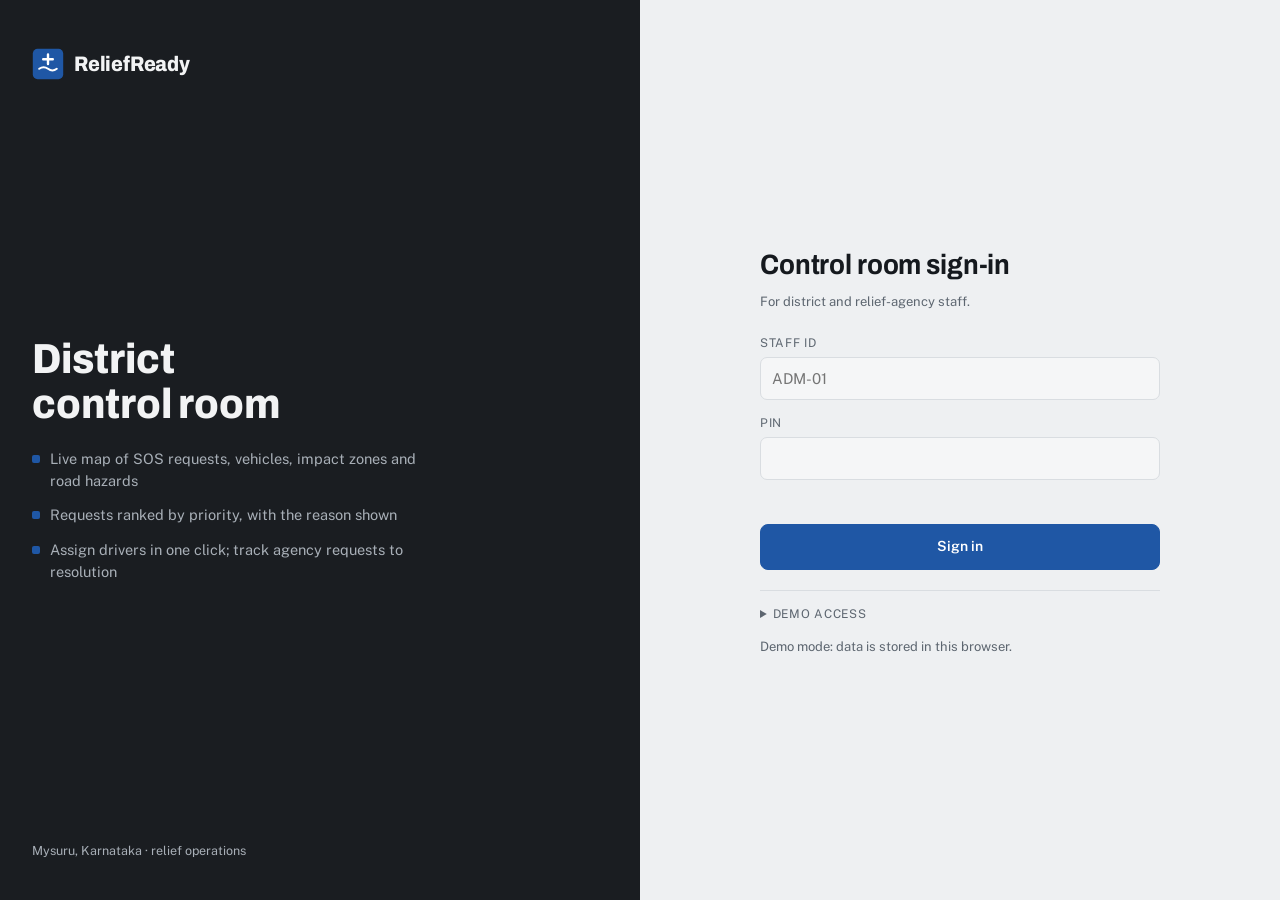
==== commit ff29ed55: "Switch to Mysuru district, tabbed layout, back buttons, live district map" ====
--- a/admin.html
+++ b/admin.html
@@ -10,65 +10,57 @@
 <link rel="stylesheet" href="assets/leaflet.css">
 <link rel="stylesheet" href="assets/common.css">
 <style>
-/* Control room: fixed sidebar navigation, one working area per section. */
-body{min-height:100%}
-.shell{display:grid;grid-template-columns:232px minmax(0,1fr);min-height:100vh}
-.side{position:sticky;top:0;height:100vh;background:var(--navy);color:var(--navy-ink);border-right:1px solid var(--navy-line);display:flex;flex-direction:column;padding:16px 12px calc(16px + env(safe-area-inset-bottom,0px)) max(12px,env(safe-area-inset-left,0px))}
-.side .logo{padding:2px 6px 14px}
-.side .logo b{font-size:20px}
-.nav{display:flex;flex-direction:column;gap:2px;margin-top:6px}
-.nav .grp{font:600 10.5px/1 var(--f-body);letter-spacing:.1em;text-transform:uppercase;color:var(--navy-muted);padding:16px 12px 7px;opacity:.85}
-.nav button,.nav a{position:relative;display:flex;align-items:center;gap:11px;width:100%;padding:9px 12px;border:0;border-radius:7px;background:none;color:var(--navy-muted);font:500 14px var(--f-body);cursor:pointer;text-align:left;text-decoration:none}
-.nav button:hover,.nav a:hover{background:var(--navy-2);color:var(--navy-ink)}
-.nav button[aria-current=page]{background:var(--navy-2);color:#fff;font-weight:600}
-.nav button[aria-current=page]::before{content:"";position:absolute;left:-12px;top:8px;bottom:8px;width:3px;border-radius:0 3px 3px 0;background:var(--accent)}
-.nav svg{width:17px;height:17px;flex:none;stroke:currentColor;fill:none;stroke-width:1.8;stroke-linecap:round;stroke-linejoin:round}
-.nav .count{margin-left:auto}
-.side .foot2{margin-top:auto;border-top:1px solid var(--navy-line);padding-top:12px;display:flex;flex-direction:column;gap:8px;font-size:13px}
-.conn{display:flex;align-items:center;gap:7px;font-size:12.5px;color:var(--navy-muted)}
-.side .btn{background:transparent;border-color:var(--navy-line);color:var(--navy-ink)}
-.side .btn:hover{border-color:var(--navy-muted);color:#fff}
+/* Control room: one top bar with tabs (no sidebar); map-first overview; flat panels separated by rules. */
+.hdr{position:sticky;top:env(safe-area-inset-top,0px);z-index:900}
+.hdr .bar{position:static}
+.hdr .who{color:var(--navy-ink)}
+.conn{display:inline-flex;align-items:center;gap:7px;font-size:12.5px;color:var(--navy-muted);white-space:nowrap}
 .conn::before{content:"";width:8px;height:8px;border-radius:50%;background:var(--ok)}
 .conn.warn::before{background:var(--warn)} .conn.bad::before{background:var(--bad)}
-.main{min-width:0;padding:22px max(16px,env(safe-area-inset-right,0px)) 40px 24px;display:flex;flex-direction:column;gap:16px}
+.tabs2{background:var(--surface);border-bottom:1px solid var(--line)}
+.tabs2 .wrap{display:flex;gap:2px;overflow-x:auto;padding-block:0}
+.tabs2 button,.tabs2 a{flex:none;display:flex;align-items:center;gap:6px;border:0;background:none;padding:12px 14px 10px;font:600 14px var(--f-body);color:var(--muted);cursor:pointer;border-bottom:3px solid transparent;text-decoration:none;white-space:nowrap}
+.tabs2 button:hover,.tabs2 a:hover{color:var(--ink)}
+.tabs2 button[aria-current=page]{color:var(--ink);border-bottom-color:var(--accent)}
+.tabs2 .sep{flex:1}
+.tabs2 svg{display:none}
+.main{padding-block:18px 40px;display:flex;flex-direction:column;gap:14px}
 .mh{display:flex;flex-wrap:wrap;gap:8px 20px;align-items:flex-end;justify-content:space-between}
-.mh h1{font-size:30px;font-weight:800}
+.mh h1{font-size:24px;font-weight:700}
 .mh .right{display:flex;flex-wrap:wrap;gap:10px;align-items:center}
-.mh p{margin:4px 0 0;color:var(--muted);font-size:14px}
+.mh p{margin:3px 0 0;color:var(--muted);font-size:14px}
 .mh .when{font:500 13px var(--f-mono);color:var(--muted)}
-.kpis{display:grid;grid-template-columns:repeat(3,minmax(0,1fr));gap:14px}
-@media (min-width:1700px){.kpis{grid-template-columns:repeat(6,minmax(0,1fr))}}
-@media (max-width:900px){.kpis{grid-template-columns:repeat(2,minmax(0,1fr))}}
-@media (max-width:480px){.kpis{grid-template-columns:minmax(0,1fr)}}
-.kpi{background:var(--surface);border:1px solid var(--line);border-radius:var(--r);padding:16px 16px 14px;display:grid;grid-template-columns:auto minmax(0,1fr);gap:2px 12px;box-shadow:var(--shadow);align-items:center}
-.kpi .ico{grid-row:span 3;width:40px;height:40px;border-radius:10px;display:grid;place-items:center;background:var(--accent-soft);color:var(--accent);align-self:start}
-.kpi .ico svg{width:20px;height:20px;stroke:currentColor;fill:none;stroke-width:1.9;stroke-linecap:round;stroke-linejoin:round}
-.kpi.alert .ico{background:var(--bad-bg);color:var(--bad)} .kpi.good .ico{background:var(--ok-bg);color:var(--ok)}
-.kpi b{font:600 26px/1.1 var(--f-mono);font-variant-numeric:tabular-nums}
-.kpi .l{font-size:13px;font-weight:600}
+/* status strip: one row of figures with rules between them */
+.kpis{display:grid;grid-template-columns:repeat(6,minmax(0,1fr));background:var(--surface);border:1px solid var(--line);border-radius:var(--r)}
+@media (max-width:1200px){.kpis{grid-template-columns:repeat(3,minmax(0,1fr))}}
+@media (max-width:620px){.kpis{grid-template-columns:repeat(2,minmax(0,1fr))}}
+.kpi{padding:12px 16px;border-right:1px solid var(--line);border-bottom:1px solid var(--line);display:flex;flex-direction:column;gap:1px;min-width:0;margin:0 0 -1px 0}
+.kpi .ico{display:none}
+.kpi b{font:600 24px/1.15 var(--f-mono);font-variant-numeric:tabular-nums}
+.kpi .l{font-size:12.5px;font-weight:600}
 .kpi .s{font-size:12px;color:var(--muted);white-space:nowrap;overflow:hidden;text-overflow:ellipsis}
 .kpi.alert b{color:var(--bad)}
-.ov3{display:grid;grid-template-columns:repeat(3,minmax(0,1fr));gap:16px}
-@media (max-width:1180px){.ov3{grid-template-columns:minmax(0,1fr)}}
+.ov3{display:grid;grid-template-columns:repeat(3,minmax(0,1fr));gap:14px}
+@media (max-width:1100px){.ov3{grid-template-columns:minmax(0,1fr)}}
 .fleet{list-style:none;margin:0;padding:0;display:flex;flex-direction:column}
-.fleet li{display:grid;grid-template-columns:34px minmax(0,1fr) auto;gap:3px 12px;padding:11px 0;border-bottom:1px solid var(--line);align-items:center}
+.fleet li{display:grid;grid-template-columns:34px minmax(0,1fr) auto;gap:3px 12px;padding:10px 0;border-bottom:1px solid var(--line);align-items:center}
 .fleet li:last-child{border-bottom:0}
-.fleet .veh{position:static;width:34px;height:34px;box-shadow:none;grid-row:span 2}
-.fleet .veh svg{width:19px;height:19px}
-.fleet .bar2{grid-column:2/-1;height:6px;border-radius:3px;background:var(--sunk);overflow:hidden;display:flex}
+.fleet .veh{position:static;width:32px;height:32px;box-shadow:none;grid-row:span 2}
+.fleet .veh svg{width:18px;height:18px}
+.fleet .bar2{grid-column:2/-1;height:5px;border-radius:2px;background:var(--sunk);overflow:hidden;display:flex}
 .fleet .bar2 span{display:block;height:100%}
 .hbar{display:grid;grid-template-columns:104px minmax(0,1fr) auto;gap:8px;align-items:center;font-size:13px;padding:5px 0}
-.hbar .t{height:10px;border-radius:5px;background:var(--sunk);overflow:hidden}
-.hbar .t span{display:block;height:100%;border-radius:5px;background:var(--accent)}
+.hbar .t{height:9px;border-radius:2px;background:var(--sunk);overflow:hidden}
+.hbar .t span{display:block;height:100%;background:var(--accent)}
 .hbar .t span.r{background:var(--bad)} .hbar .t span.w{background:var(--warn)}
 .hbar b{font:600 13px var(--f-mono);text-align:right;white-space:nowrap;min-width:64px}
-.pbar{grid-column:2;height:4px;border-radius:2px;background:var(--sunk);overflow:hidden;margin-top:2px}
+.pbar{grid-column:2;height:3px;border-radius:2px;background:var(--sunk);overflow:hidden;margin-top:2px}
 .pbar span{display:block;height:100%}
-.top{display:grid;grid-template-columns:minmax(0,1fr) 360px;gap:16px}
+.top{display:grid;grid-template-columns:minmax(0,1fr) 360px;gap:14px}
 .top.solo{grid-template-columns:minmax(0,1fr)}
-.top .mapbox{height:min(62vh,600px);border-radius:var(--r);overflow:hidden;border:1px solid var(--line)}
-.feed{max-height:calc(min(62vh,600px) - 52px);overflow:auto}
-.prio{font:700 17px/1 var(--f-mono);min-width:36px;text-align:center;padding:6px 0;border-radius:4px;background:var(--sunk)}
+.top .mapbox{height:min(64vh,620px);border-radius:var(--r);overflow:hidden;border:1px solid var(--line)}
+.feed{max-height:calc(min(64vh,620px) - 50px);overflow:auto}
+.prio{font:700 16px/1 var(--f-mono);min-width:36px;text-align:center;padding:6px 0;border-radius:3px;background:var(--sunk)}
 .prio.hi{background:var(--bad-bg);color:var(--bad)} .prio.mid{background:var(--warn-bg);color:var(--warn)}
 .feed li{display:grid;grid-template-columns:auto minmax(0,1fr);gap:4px 12px;align-items:start}
 .tabpanel{padding:18px}
@@ -77,20 +69,11 @@
 .inline{display:flex;flex-wrap:wrap;gap:8px;align-items:end}
 .inline .field{min-width:120px;flex:1}
 .esc{border:1px solid var(--line);border-radius:var(--r);padding:12px 14px;display:flex;flex-direction:column;gap:8px}
-.esc.crit{border-left:4px solid var(--bad)}
+.esc.crit{border-color:color-mix(in srgb,var(--bad) 45%,var(--line))}
 .sitrep{white-space:pre-wrap;font:12.5px/1.55 var(--f-mono);background:var(--sunk);border:1px solid var(--line);border-radius:4px;padding:10px;margin:0;max-height:260px;overflow:auto}
 .rt-line{stroke:var(--accent)}
-@media (max-width:1100px){.top{grid-template-columns:minmax(0,1fr)}.feed{max-height:420px}}
-@media (max-width:820px){
-  .shell{grid-template-columns:minmax(0,1fr)}
-  .side{position:sticky;top:env(safe-area-inset-top,0px);height:auto;z-index:900;flex-direction:row;align-items:center;gap:8px;padding:8px max(12px,env(safe-area-inset-right,0px)) 8px max(12px,env(safe-area-inset-left,0px));border-right:0;border-bottom:1px solid var(--line);overflow-x:auto}
-  .side .logo{padding:0;flex:none}.side .logo b{display:none}
-  .nav{flex:none}
-  .nav{flex-direction:row;margin:0}.nav .grp{display:none}.nav button,.nav a{white-space:nowrap;padding:7px 9px}
-  .side .foot2{margin:0;border:0;padding:0;flex-direction:row;align-items:center;white-space:nowrap}
-  .main{padding:16px max(16px,env(safe-area-inset-right,0px)) 32px max(16px,env(safe-area-inset-left,0px))}
-  .top .mapbox{height:360px}
-}
+@media (max-width:1100px){.top{grid-template-columns:minmax(0,1fr)}.feed{max-height:420px}.top .mapbox{height:420px}}
+@media (max-width:700px){.hdr .who b,.hdr .conn{display:none}}
 </style>
 <style>[hidden]{display:none!important}img{max-width:100%}</style>
 </head>
@@ -111,29 +94,32 @@
 function boot(){
 const $ = id => document.getElementById(id);
 root.innerHTML = `
-<div class="shell">
-<aside class="side" aria-label="Control room navigation">
-  <a class="logo" href="index.html">${RR.logo}<b>ReliefReady</b></a>
-  <nav class="nav" id="tabs">
-    <span class="grp">Operations</span>
-    <button type="button" data-tab="overview"><svg viewBox="0 0 24 24" aria-hidden="true"><rect x="3" y="3" width="7" height="9"/><rect x="14" y="3" width="7" height="5"/><rect x="14" y="12" width="7" height="9"/><rect x="3" y="16" width="7" height="5"/></svg>Overview</button>
-    <button type="button" data-tab="sos"><svg viewBox="0 0 24 24" aria-hidden="true"><path d="M12 3l9 16H3z"/><path d="M12 10v4M12 17h.01"/></svg>SOS requests<span class="count" id="c-sos"></span></button>
-    <button type="button" data-tab="fleet"><svg viewBox="0 0 24 24" aria-hidden="true"><path d="M2 7h12v9H2zM14 10h4l3 3v3h-7"/><circle cx="6" cy="17.5" r="1.8"/><circle cx="17" cy="17.5" r="1.8"/></svg>Fleet and stops</button>
-    <button type="button" data-tab="zones"><svg viewBox="0 0 24 24" aria-hidden="true"><path d="M4 6l5-2 6 2 5-2v14l-5 2-6-2-5 2z"/><path d="M9 4v14M15 6v14"/></svg>Impact zones</button>
-    <button type="button" data-tab="roads"><svg viewBox="0 0 24 24" aria-hidden="true"><path d="M8 3L4 21M16 3l4 18M12 5v2M12 11v2M12 17v2"/></svg>Road conditions<span class="count" id="c-roads"></span></button>
-    <button type="button" data-tab="esc"><svg viewBox="0 0 24 24" aria-hidden="true"><path d="M12 19V5M5 12l7-7 7 7"/></svg>Agency requests<span class="count" id="c-esc"></span></button>
-    <span class="grp">Tools</span>
-    <a href="planner.html"><svg viewBox="0 0 24 24" aria-hidden="true"><path d="M4 20V10M10 20V4M16 20v-7M22 20H2"/></svg>Allocation planner</a>
-    <button type="button" data-tab="sms"><svg viewBox="0 0 24 24" aria-hidden="true"><path d="M4 5h16v11H8l-4 4z"/></svg>SMS inbox</button>
-    <button type="button" data-tab="settings"><svg viewBox="0 0 24 24" aria-hidden="true"><circle cx="12" cy="12" r="3"/><path d="M19.4 15a1.7 1.7 0 0 0 .3 1.8l.1.1a2 2 0 1 1-2.8 2.8l-.1-.1a1.7 1.7 0 0 0-1.8-.3 1.7 1.7 0 0 0-1 1.5V21a2 2 0 0 1-4 0v-.1a1.7 1.7 0 0 0-1.1-1.5 1.7 1.7 0 0 0-1.8.3l-.1.1a2 2 0 1 1-2.8-2.8l.1-.1a1.7 1.7 0 0 0 .3-1.8 1.7 1.7 0 0 0-1.5-1H3a2 2 0 0 1 0-4h.1a1.7 1.7 0 0 0 1.5-1.1 1.7 1.7 0 0 0-.3-1.8l-.1-.1a2 2 0 1 1 2.8-2.8l.1.1a1.7 1.7 0 0 0 1.8.3H9a1.7 1.7 0 0 0 1-1.5V3a2 2 0 0 1 4 0v.1a1.7 1.7 0 0 0 1 1.5 1.7 1.7 0 0 0 1.8-.3l.1-.1a2 2 0 1 1 2.8 2.8l-.1.1a1.7 1.7 0 0 0-.3 1.8V9a1.7 1.7 0 0 0 1.5 1H21a2 2 0 0 1 0 4h-.1a1.7 1.7 0 0 0-1.5 1z"/></svg>Settings</button>
-  </nav>
-  <div class="foot2"><span class="conn" id="mode">Connecting…</span><span><b>${RR.esc(S.name)}</b></span><button class="btn small" id="out">Sign out</button></div>
-</aside>
-<main class="main">
+<div class="hdr">
+<header class="bar"><div class="wrap">
+  ${RR.backBtn()}
+  <a class="logo" href="index.html">${RR.logo}<b>ReliefReady</b><span>Control room · ${RR.esc(RR.CONFIG.district)}</span></a>
+  <span class="grow"></span>
+  <span class="conn" id="mode">Connecting…</span>
+  <div class="who"><b>${RR.esc(S.name)}</b><button class="btn small" id="out">Sign out</button></div>
+</div></header>
+<nav class="tabs2" aria-label="Control room sections"><div class="wrap" id="tabs">
+  <button type="button" data-tab="overview">Overview</button>
+  <button type="button" data-tab="sos">SOS requests<span class="count" id="c-sos"></span></button>
+  <button type="button" data-tab="fleet">Fleet and stops</button>
+  <button type="button" data-tab="zones">Impact zones</button>
+  <button type="button" data-tab="roads">Road conditions<span class="count" id="c-roads"></span></button>
+  <button type="button" data-tab="esc">Agency requests<span class="count" id="c-esc"></span></button>
+  <button type="button" data-tab="sms">SMS inbox</button>
+  <button type="button" data-tab="settings">Settings</button>
+  <span class="sep"></span>
+  <a href="planner.html">Allocation planner →</a>
+</div></nav>
+</div>
+<main class="main wrap">
   <header class="mh"><div><h1 id="pt">Overview</h1><p id="ps"></p></div><div class="right"><span class="livechip" id="live"><i></i>Live</span><span class="when" id="when"></span></div></header>
   <div class="kpis" id="kpis"></div>
   <div class="top" id="mapRow">
-    <div><div class="mapbox" id="map"></div><div class="vlegend" style="margin-top:8px"><span>${RR.vehSvg('truck')}Truck</span><span>${RR.vehSvg('jeep')}4x4 jeep</span><span class="b">${RR.vehSvg('boat')}Rescue boat</span><span><span class="pin sos" style="display:inline-block;width:12px;height:12px;vertical-align:-1px;margin-right:4px"></span>SOS</span><span><span class="pin stop" style="display:inline-block;width:12px;height:12px;vertical-align:-1px;margin-right:4px"></span>Planned stop</span></div><div class="vlegend" style="margin-top:4px">${RR.zoneLegend()}</div></div>
+    <div><div class="mapbox" id="map"></div><div class="vlegend" style="margin-top:8px"><span>${RR.vehSvg('truck')}Truck</span><span>${RR.vehSvg('jeep')}4x4 jeep</span><span class="b">${RR.vehSvg('boat')}Rescue boat</span><span><span class="pin sos" style="display:inline-block;width:12px;height:12px;vertical-align:-1px;margin-right:4px"></span>SOS</span><span><span class="pin stop" style="display:inline-block;width:12px;height:12px;vertical-align:-1px;margin-right:4px"></span>Planned stop</span><span><i class="zl" style="border-color:var(--ink);border-style:solid;background:transparent"></i>District boundary</span></div><div class="vlegend" style="margin-top:4px">${RR.zoneLegend()}</div></div>
     <section class="panel" id="feedPanel"><div class="ph"><h2>Priority queue</h2><span class="sub">Open SOS, highest first</span></div><div class="pb feed" id="feed"></div></section>
   </div>
   <div class="ov3" id="ovExtra">
@@ -142,8 +128,7 @@
     <section class="panel"><div class="ph"><h2>Agency requests</h2><span class="sub">Latest first</span></div><div class="pb" id="ovEsc"></div></section>
   </div>
   <section class="panel" id="panelWrap"><div class="tabpanel" id="panel"></div></section>
-</main>
-</div>`;
+</main>`;
 $('out').onclick = RR.signOut;
 const tick = () => { $('when').textContent = RR.CONFIG.district + ' · ' + new Date().toLocaleString('en-IN',{weekday:'short',day:'numeric',month:'short',hour:'2-digit',minute:'2-digit'}); };
 tick(); setInterval(tick, 30000);
@@ -168,7 +153,7 @@
 const ST = {new:['New','warn'],verified:['Verified','info'],assigned:['Assigned','info'],served:['Served','ok'],escalated:['Escalated','bad']};
 
 /* map */
-const map = RR.makeMap($('map'), {center:[11.62,76.09], zoom:11});
+const map = RR.makeMap($('map'), {fitDistrict:true, locate:true});
 const lay = L.layerGroup().addTo(map);
 function drawMap(){
   RR.drawZones(map);
@@ -226,6 +211,7 @@
   if(!SECTIONS[tab]) tab = 'overview';
   const [t, sub, showMap, showFeed, showKpi] = SECTIONS[tab];
   document.querySelectorAll('#tabs [data-tab]').forEach(b => b.dataset.tab===tab ? b.setAttribute('aria-current','page') : b.removeAttribute('aria-current'));
+  try{ window.scrollTo({top:0}); }catch(e){}
   $('pt').textContent = t; $('ps').textContent = sub;
   const wasHidden = $('mapRow').hidden;
   $('mapRow').hidden = !showMap; $('feedPanel').hidden = !showFeed; $('mapRow').classList.toggle('solo', !showFeed); $('kpis').hidden = !showKpi; $('ovExtra').hidden = tab!=='overview'; $('panelWrap').hidden = tab==='overview';
@@ -259,9 +245,9 @@
       <span class="meta">${s.items.water||0} L · ${s.items.food||0} food · ${s.items.infant||0} kits${s.given?` · given ${s.given.water}/${s.given.food}/${s.given.infant}`:''}${s.remark?' · '+RR.esc(s.remark):''}${s.note?' · '+RR.esc(s.note):''}</span></li>`).join('')||'<li class="hint">No stops.</li>'}</ul></div>`; }).join('')}</div>
   <div class="section"><div class="lbl" style="margin-bottom:8px">Add a stop</div><div class="inline">
     <div class="field"><label for="ns-d">Driver</label><select id="ns-d">${drvOpts()}</select></div>
-    <div class="field"><label for="ns-n">Place</label><input type="text" id="ns-n" placeholder="Muttil relief camp"></div>
-    <div class="field"><label for="ns-lat">Latitude</label><input type="number" step="0.0001" id="ns-lat" value="11.6745"></div>
-    <div class="field"><label for="ns-lon">Longitude</label><input type="number" step="0.0001" id="ns-lon" value="76.1310"></div>
+    <div class="field"><label for="ns-n">Place</label><input type="text" id="ns-n" placeholder="T. Narasipura relief camp"></div>
+    <div class="field"><label for="ns-lat">Latitude</label><input type="number" step="0.0001" id="ns-lat" value="12.2110"></div>
+    <div class="field"><label for="ns-lon">Longitude</label><input type="number" step="0.0001" id="ns-lon" value="76.9010"></div>
     <div class="field"><label for="ns-w">Water L</label><input type="number" id="ns-w" value="200"></div>
     <div class="field"><label for="ns-f">Food</label><input type="number" id="ns-f" value="120"></div>
     <div class="field"><label for="ns-i">Infant kits</label><input type="number" id="ns-i" value="2"></div>
@@ -279,7 +265,7 @@
   <ul class="rows">${r.map(h=>`<li><div class="rowhead"><span class="pill ${h.type==='safe'?'ok':RR.HAZ[h.type]?.sev>=3?'bad':'warn'}">${RR.HAZ[h.type]?.label}</span><b>${RR.esc(h.note||'')}</b><button class="btn small" style="margin-left:auto" data-clear="${h.id}">${h.type==='safe'?'Remove':'Mark cleared'}</button></div><span class="meta">${RR.esc(h.by)} · ${RR.ago(h.createdAt)} · <span class="mono">${(+h.lat).toFixed(4)}, ${(+h.lon).toFixed(4)}</span></span></li>`).join('')||'<li class="hint">No reports.</li>'}</ul>`;
 }
 
-const AGENCIES = ['State EOC (KSDMA)','NDRF','Fire & Rescue','Health / 108 ambulance','Air support (IAF / Navy)','Army engineers (bridge)','District control room'];
+const AGENCIES = ['State EOC (KSDMA)','NDRF','Fire & Rescue','Health / 108 ambulance','Air support (IAF)','Army engineers (bridge)','District control room'];
 const TYPES = ['Boat evacuation','Airlift / air drop','Medical evacuation','Rescue team','Bridge / road clearing','More supplies','Fuel / vehicle breakdown'];
 let escDraft = null;
 function tabEsc(){
@@ -316,12 +302,12 @@
 function tabSMS(){
   $('panel').innerHTML = `<div class="grid2" style="grid-template-columns:repeat(auto-fit,minmax(min(100%,340px),1fr));gap:20px"><div class="stack">
     <p class="hint">SOS messages sent by SMS arrive at the gateway number <b class="mono">${RR.esc(RR.CONFIG.smsGateway)}</b>. With an SMS gateway (e.g. an Android phone running an SMS-forwarding app, or a bulk-SMS provider's inbound webhook) they are added automatically. For the demo, paste received SMS text here.</p>
-    <div class="field"><label for="smsIn">Received SMS text (one or many)</label><textarea id="smsIn" rows="6" placeholder="RR1 11.47720,76.14800 P12 I2 E3 J1 NRMW T2610301830 | Mundakkai school terrace"></textarea></div>
+    <div class="field"><label for="smsIn">Received SMS text (one or many)</label><textarea id="smsIn" rows="6" placeholder="RR1 12.03500,76.30500 P64 I4 E11 J2 NRMW T2610301830 | Tumbasogu, H.D. Kote"></textarea></div>
     <div class="btns"><button class="btn primary" id="smsAdd">Add to SOS requests</button><button class="btn" id="smsSample">Insert a sample SMS</button></div></div>
     <div class="stack"><div class="lbl">Code format (fits one SMS)</div><pre class="sitrep">RR1 lat,lon P# I# E# J# N(needs) T(yymmddhhmm UTC) [C phone] | landmark. note
 P people · I infants · E elderly · J injured
 Needs: R rescue · M medical · W water · F food · B baby/infant · S shelter</pre></div></div>`;
-  $('smsSample').onclick = () => { $('smsIn').value = RR.encodeSOS({lat:11.6742,lon:76.1302,people:27,infants:2,elderly:6,injured:0,needs:['water','food','shelter'],createdAt:Date.now()-40*60e3,place:'Muttil, Kuttamangalam school',note:'Roof leaking, 6 elderly'}); };
+  $('smsSample').onclick = () => { $('smsIn').value = RR.encodeSOS({lat:12.1420,lon:76.7700,people:27,infants:2,elderly:6,injured:0,needs:['water','food','shelter'],createdAt:Date.now()-40*60e3,place:'Suttur, near the Kapila bridge',note:'Roof leaking, 6 elderly'}); };
   $('smsAdd').onclick = () => { const found = $('smsIn').value.split(/(?=RR1\s)/).map(RR.decodeSOS).filter(Boolean);
     if(!found.length){ RR.toast('No ReliefReady code found. Codes start with RR1.'); return; }
     found.forEach(s => RR.store.put('sos', {...s, channel:'sms', status:'new'})); $('smsIn').value=''; RR.toast(found.length+' SOS added from SMS'); };
@@ -356,7 +342,7 @@
   const list = RR.store.all('zones').sort((a,b)=>(RR.ZONES[b.type]?.sev||0)-(RR.ZONES[a.type]?.sev||0) || (b.createdAt||0)-(a.createdAt||0));
   $('panel').innerHTML = `<div class="grid2" style="grid-template-columns:repeat(auto-fit,minmax(min(100%,340px),1fr));gap:20px">
   <div class="stack"><div class="lbl">Mark a new zone</div>
-    <div class="grid2"><div class="field"><label for="z-name">Zone name</label><input type="text" id="z-name" placeholder="e.g. Kunnampatta slope, no entry"></div>
+    <div class="grid2"><div class="field"><label for="z-name">Zone name</label><input type="text" id="z-name" placeholder="e.g. Hejjige bridge approach, no entry"></div>
     <div class="field"><label for="z-type">Type</label><select id="z-type">${Object.entries(RR.ZONES).map(([k,v])=>`<option value="${k}">${v.label}</option>`).join('')}</select></div></div>
     <div class="field"><label for="z-src">Source</label><input type="text" id="z-src" placeholder="e.g. KSDMA order, NRSC flood map, field report"></div>
     <div class="btns"><button class="btn primary" id="z-draw">Draw on map</button></div>
@@ -422,7 +408,7 @@
   else if(D.clear) RR.store.del('reports', D.clear);
   else if(D.adv){ const e = RR.store.get('escalations', D.adv); const lbl = {acknowledged:'Acknowledged by '+e.to, dispatched:'Help dispatched by '+e.to, resolved:'Closed by control room'}[D.to];
     RR.store.put('escalations', {...e, status:D.to, timeline:[...(e.timeline||[]), {t:Date.now(), s:D.to, n:lbl}]}); }
-  else if(D.fwd){ const e = RR.store.get('escalations', D.fwd); const order = ['District control room','State EOC (KSDMA)','NDRF','Air support (IAF / Navy)']; const i = order.indexOf(e.to); const nx = i<0 ? 'State EOC (KSDMA)' : order[Math.min(order.length-1, i+1)];
+  else if(D.fwd){ const e = RR.store.get('escalations', D.fwd); const order = ['District control room','State EOC (KSDMA)','NDRF','Air support (IAF)']; const i = order.indexOf(e.to); const nx = i<0 ? 'State EOC (KSDMA)' : order[Math.min(order.length-1, i+1)];
     RR.store.put('escalations', {...e, to:nx, status:'sent', timeline:[...(e.timeline||[]), {t:Date.now(), s:'forwarded', n:'Forwarded to '+nx+' — no adequate response from '+e.to}]}); }
   else if(D.sitrep){ RR.copy(sitrep(RR.store.get('escalations', D.sitrep)), b); }
 });
--- a/assets/common.css
+++ b/assets/common.css
@@ -1,28 +1,28 @@
 /* ReliefReady shared styles. Operations-room look: deep navy chrome, white working surfaces, one blue accent, red reserved for emergencies. */
 :root{
-  --bg:#F2F4F7; --surface:#FFFFFF; --sunk:#F5F7FA; --ink:#0F1B2D; --muted:#5A6A7E; --line:#DDE3EA;
-  --accent:#1D5FB4; --accent-soft:#E4EEFA; --accent-ink:#FFFFFF;
-  --navy:#0E2240; --navy-2:#173158; --navy-ink:#EEF3FA; --navy-muted:#A3B4CB; --navy-line:#24406A;
+  --bg:#EEF0F2; --surface:#FFFFFF; --sunk:#F5F6F7; --ink:#15191E; --muted:#5D6670; --line:#D9DDE1;
+  --accent:#1F57A5; --accent-soft:#E6EDF7; --accent-ink:#FFFFFF;
+  --navy:#1A1D21; --navy-2:#2A2F35; --navy-ink:#F2F3F4; --navy-muted:#A8AFB7; --navy-line:#33383F;
   --sos:#D0361C; --sos-ink:#FFFFFF; --sos-soft:#FBE4DE;
   --ok:#23804D; --ok-bg:#DFF2E6; --warn:#A0600A; --warn-bg:#FBEBCF; --bad:#C2361A; --bad-bg:#FBE1DA;
   --map:#E3E8EE; --boat:#0B7A86;
-  --shadow:0 1px 2px rgba(15,27,45,.05),0 6px 20px rgba(15,27,45,.05);
+  --shadow:none;
   --f-display:"Archivo","Arial Narrow",Arial,sans-serif;
   --f-body:"Public Sans",system-ui,-apple-system,"Segoe UI",sans-serif;
   --f-mono:"IBM Plex Mono",ui-monospace,SFMono-Regular,Menlo,monospace;
-  --r:10px;
+  --r:6px;
 }
 @media (prefers-color-scheme: dark){:root:not([data-theme="light"]){
-  --bg:#0A111D; --surface:#111A29; --sunk:#0E1624; --ink:#E6ECF4; --muted:#93A3B8; --line:#22304A;
+  --bg:#111417; --surface:#181C20; --sunk:#14171B; --ink:#E9ECEF; --muted:#99A1AA; --line:#2A2F35;
   --accent:#72A9EE; --accent-soft:#16294A; --accent-ink:#0A111D;
-  --navy:#070E1A; --navy-2:#10203A; --navy-ink:#E6ECF4; --navy-muted:#8FA0B6; --navy-line:#1B2B45;
+  --navy:#0D0F12; --navy-2:#1C2026; --navy-ink:#E9ECEF; --navy-muted:#99A1AA; --navy-line:#262B31;
   --sos:#F0603F; --sos-ink:#170805; --sos-soft:#3D1F16;
   --ok:#62BE88; --ok-bg:#15301F; --warn:#E1AA4E; --warn-bg:#36290F; --bad:#F2825A; --bad-bg:#3B1C14;
   --map:#162131; --boat:#4FC3CF; --shadow:0 1px 2px rgba(0,0,0,.3); color-scheme:dark}}
 :root[data-theme="dark"]{
-  --bg:#0A111D; --surface:#111A29; --sunk:#0E1624; --ink:#E6ECF4; --muted:#93A3B8; --line:#22304A;
+  --bg:#111417; --surface:#181C20; --sunk:#14171B; --ink:#E9ECEF; --muted:#99A1AA; --line:#2A2F35;
   --accent:#72A9EE; --accent-soft:#16294A; --accent-ink:#0A111D;
-  --navy:#070E1A; --navy-2:#10203A; --navy-ink:#E6ECF4; --navy-muted:#8FA0B6; --navy-line:#1B2B45;
+  --navy:#0D0F12; --navy-2:#1C2026; --navy-ink:#E9ECEF; --navy-muted:#99A1AA; --navy-line:#262B31;
   --sos:#F0603F; --sos-ink:#170805; --sos-soft:#3D1F16;
   --ok:#62BE88; --ok-bg:#15301F; --warn:#E1AA4E; --warn-bg:#36290F; --bad:#F2825A; --bad-bg:#3B1C14;
   --map:#162131; --boat:#4FC3CF; --shadow:0 1px 2px rgba(0,0,0,.3); color-scheme:dark}
@@ -180,3 +180,17 @@
 .leaflet-control-layers-expanded{padding:8px 10px;font-size:13px}
 .drawbar{position:absolute;top:10px;left:50%;transform:translateX(-50%);z-index:700;background:var(--accent);color:var(--accent-ink);padding:6px 10px;border-radius:5px;font-weight:600;font-size:13px;display:flex;gap:8px;align-items:center;flex-wrap:wrap;max-width:calc(100% - 20px)}
 .drawbar button{background:transparent;border:1px solid currentColor;color:inherit;border-radius:4px;padding:2px 8px;cursor:pointer;font-weight:600}
+
+/* district outline, live location, back button */
+.dmask{fill:#1A1D21}
+.dline{stroke:#1A1D21;stroke-dasharray:6 4}
+:root[data-theme="dark"] .dline{stroke:#E9ECEF}
+@media (prefers-color-scheme: dark){:root:not([data-theme="light"]) .dline{stroke:#E9ECEF}}
+.locbtn{width:34px;height:34px;display:grid;place-items:center;background:var(--surface);color:var(--ink);border:2px solid rgba(0,0,0,.2);border-radius:4px;cursor:pointer;background-clip:padding-box}
+.locbtn.on{color:#1A73E8}
+.me{width:18px;height:18px;border-radius:50%;background:#1A73E8;border:3px solid #fff;box-shadow:0 0 0 0 rgba(26,115,232,.6);animation:mepulse 2s infinite}
+@keyframes mepulse{0%{box-shadow:0 0 0 0 rgba(26,115,232,.55)}100%{box-shadow:0 0 0 14px rgba(26,115,232,0)}}
+@media (prefers-reduced-motion:reduce){.me{animation:none}}
+.meacc{stroke:#1A73E8;fill:#1A73E8;fill-opacity:.12}
+.backbtn{display:inline-flex;align-items:center;gap:4px;color:var(--navy-ink);text-decoration:none;font-weight:600;font-size:13.5px;padding:6px 10px 6px 6px;border:1px solid var(--navy-line);border-radius:5px;white-space:nowrap}
+.backbtn:hover{background:var(--navy-2)}
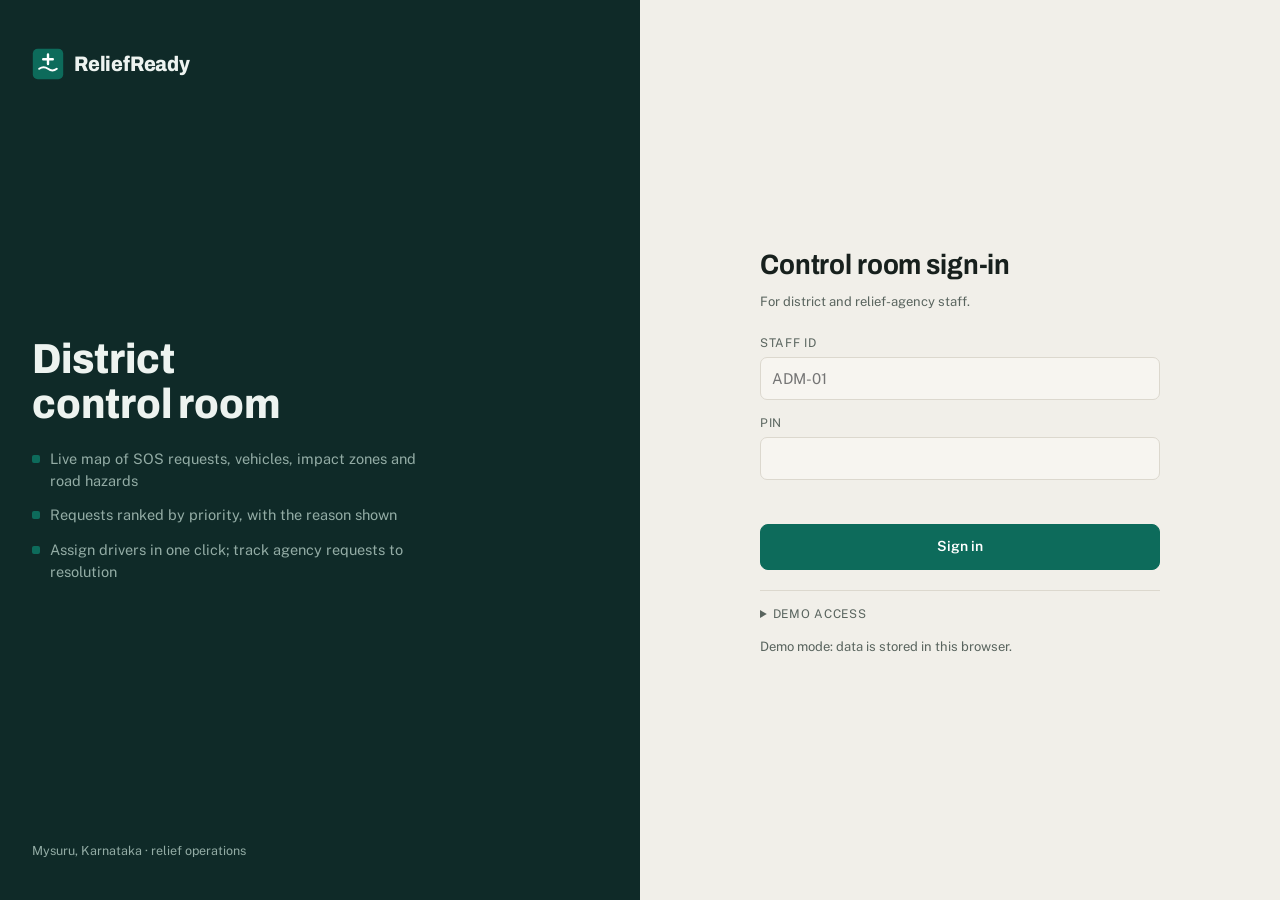
==== commit 2a23dfc1: "Map tools: area selection and analysis, layer legend, place search; new colour scheme" ====
--- a/admin.html
+++ b/admin.html
@@ -9,6 +9,7 @@
 <link rel="stylesheet" href="https://fonts.googleapis.com/css2?family=Archivo:wdth,wght@75..100,500..800&family=IBM+Plex+Mono:wght@400;500;600&family=Public+Sans:wght@400;500;600;700&display=swap">
 <link rel="stylesheet" href="assets/leaflet.css">
 <link rel="stylesheet" href="assets/common.css">
+<link rel="stylesheet" href="assets/maptools.css">
 <style>
 /* Control room: one top bar with tabs (no sidebar); map-first overview; flat panels separated by rules. */
 .hdr{position:sticky;top:env(safe-area-inset-top,0px);z-index:900}
@@ -85,6 +86,7 @@
 <script src="js/model.js"></script>
 <script src="assets/config.js"></script>
 <script src="assets/common.js"></script>
+<script src="assets/maptools.js"></script>
 <script>
 (function(){
 const root = document.getElementById('root');
@@ -153,8 +155,16 @@
 const ST = {new:['New','warn'],verified:['Verified','info'],assigned:['Assigned','info'],served:['Served','ok'],escalated:['Escalated','bad']};
 
 /* map */
-const map = RR.makeMap($('map'), {fitDistrict:true, locate:true});
+const map = RR.makeMap($('map'), {fitDistrict:true, locate:true, saveZone:true, aoiActions:[{label:'Request help for this area', run:(a, st) => {
+  const flood = st.graded.find(g => g.t==='flooded');
+  escDraft = {to: flood && flood.pct>30 ? 'NDRF' : 'State EOC (KSDMA)', type: st.critical ? 'Rescue team' : 'More supplies', urgency: st.critical ? 'Critical' : 'High',
+    place:a.name, lat:+st.centre.lat.toFixed(5), lon:+st.centre.lon.toFixed(5), people:st.people,
+    note:`Area of interest ${a.name}: ${st.area.toFixed(1)} km². ${st.sos.length} open SOS, ${st.people} people waiting (${st.infants} infants, ${st.elderly} elderly, ${st.injured} injured). `
+      + (st.graded.length ? st.graded.map(g => g.label+' '+g.pct.toFixed(0)+'%').join(', ')+'. ' : '') + (st.hazards.length ? st.hazards.length+' road hazards reported. ' : '')
+      + `Daily need (Sphere): ${st.needs.water} L water, ${st.needs.food} food rations.`};
+  tab = 'esc'; renderTab(); const n = $('e-note'); if(n){ n.scrollIntoView({behavior:'smooth', block:'center'}); n.focus(); } }}]});
 const lay = L.layerGroup().addTo(map);
+RR.addMapLayer(map, 'SOS requests, vehicles and road reports', lay, '<i class="rr-dot" style="background:var(--sos)"></i>');
 function drawMap(){
   RR.drawZones(map);
   lay.clearLayers();
@@ -257,7 +267,7 @@
     RR.store.put('stops',{driverId:d,name:n,lat:+$('ns-lat').value,lon:+$('ns-lon').value,items:{water:+$('ns-w').value||0,food:+$('ns-f').value||0,infant:+$('ns-i').value||0},order:max+1,status:'pending',note:'',source:'admin',createdAt:Date.now()});
     RR.toast('Stop sent to the driver'); };
 }
-map.on('click', e => { if(draw){ draw.pts.push([+e.latlng.lat.toFixed(5), +e.latlng.lng.toFixed(5)]); drawTemp(); return; } if(tab==='fleet' && $('ns-lat')){ $('ns-lat').value = e.latlng.lat.toFixed(4); $('ns-lon').value = e.latlng.lng.toFixed(4); } });
+map.on('click', e => { if(map.rrBusy) return; if(draw){ draw.pts.push([+e.latlng.lat.toFixed(5), +e.latlng.lng.toFixed(5)]); drawTemp(); return; } if(tab==='fleet' && $('ns-lat')){ $('ns-lat').value = e.latlng.lat.toFixed(4); $('ns-lon').value = e.latlng.lng.toFixed(4); } });
 
 function tabRoads(){
   const r = RR.store.all('reports').sort((a,b)=>b.createdAt-a.createdAt);
--- a/assets/common.css
+++ b/assets/common.css
@@ -1,11 +1,11 @@
-/* ReliefReady shared styles. Operations-room look: deep navy chrome, white working surfaces, one blue accent, red reserved for emergencies. */
+/* ReliefReady shared styles. Operations-room look: deep petrol-green chrome, warm paper working surfaces, one teal accent, red reserved for emergencies. */
 :root{
-  --bg:#EEF0F2; --surface:#FFFFFF; --sunk:#F5F6F7; --ink:#15191E; --muted:#5D6670; --line:#D9DDE1;
-  --accent:#1F57A5; --accent-soft:#E6EDF7; --accent-ink:#FFFFFF;
-  --navy:#1A1D21; --navy-2:#2A2F35; --navy-ink:#F2F3F4; --navy-muted:#A8AFB7; --navy-line:#33383F;
-  --sos:#D0361C; --sos-ink:#FFFFFF; --sos-soft:#FBE4DE;
-  --ok:#23804D; --ok-bg:#DFF2E6; --warn:#A0600A; --warn-bg:#FBEBCF; --bad:#C2361A; --bad-bg:#FBE1DA;
-  --map:#E3E8EE; --boat:#0B7A86;
+  --bg:#F1EFE9; --surface:#FFFFFF; --sunk:#F7F5F0; --ink:#17201D; --muted:#59645E; --line:#DCD8CE;
+  --accent:#0D6B5B; --accent-soft:#DCEEE8; --accent-ink:#FFFFFF;
+  --navy:#0F2A28; --navy-2:#173B38; --navy-ink:#EDF3F0; --navy-muted:#93ACA5; --navy-line:#214643;
+  --sos:#C42B1C; --sos-ink:#FFFFFF; --sos-soft:#F8E0DA;
+  --ok:#2A7845; --ok-bg:#DCEFE2; --warn:#975A00; --warn-bg:#F7E7C6; --bad:#BA2E1C; --bad-bg:#F7DDD7;
+  --map:#E4E6DE; --boat:#0B7380;
   --shadow:none;
   --f-display:"Archivo","Arial Narrow",Arial,sans-serif;
   --f-body:"Public Sans",system-ui,-apple-system,"Segoe UI",sans-serif;
@@ -13,19 +13,19 @@
   --r:6px;
 }
 @media (prefers-color-scheme: dark){:root:not([data-theme="light"]){
-  --bg:#111417; --surface:#181C20; --sunk:#14171B; --ink:#E9ECEF; --muted:#99A1AA; --line:#2A2F35;
-  --accent:#72A9EE; --accent-soft:#16294A; --accent-ink:#0A111D;
-  --navy:#0D0F12; --navy-2:#1C2026; --navy-ink:#E9ECEF; --navy-muted:#99A1AA; --navy-line:#262B31;
-  --sos:#F0603F; --sos-ink:#170805; --sos-soft:#3D1F16;
+  --bg:#0C1312; --surface:#131C1A; --sunk:#101816; --ink:#E6EEEA; --muted:#94A49E; --line:#25322E;
+  --accent:#5BC6AC; --accent-soft:#12372F; --accent-ink:#04110D;
+  --navy:#081210; --navy-2:#12221F; --navy-ink:#E6EEEA; --navy-muted:#8DA39C; --navy-line:#1C2F2B;
+  --sos:#F06A4F; --sos-ink:#170805; --sos-soft:#3D1F16;
   --ok:#62BE88; --ok-bg:#15301F; --warn:#E1AA4E; --warn-bg:#36290F; --bad:#F2825A; --bad-bg:#3B1C14;
-  --map:#162131; --boat:#4FC3CF; --shadow:0 1px 2px rgba(0,0,0,.3); color-scheme:dark}}
+  --map:#14201D; --boat:#4FC3CF; --shadow:0 1px 2px rgba(0,0,0,.3); color-scheme:dark}}
 :root[data-theme="dark"]{
-  --bg:#111417; --surface:#181C20; --sunk:#14171B; --ink:#E9ECEF; --muted:#99A1AA; --line:#2A2F35;
-  --accent:#72A9EE; --accent-soft:#16294A; --accent-ink:#0A111D;
-  --navy:#0D0F12; --navy-2:#1C2026; --navy-ink:#E9ECEF; --navy-muted:#99A1AA; --navy-line:#262B31;
-  --sos:#F0603F; --sos-ink:#170805; --sos-soft:#3D1F16;
+  --bg:#0C1312; --surface:#131C1A; --sunk:#101816; --ink:#E6EEEA; --muted:#94A49E; --line:#25322E;
+  --accent:#5BC6AC; --accent-soft:#12372F; --accent-ink:#04110D;
+  --navy:#081210; --navy-2:#12221F; --navy-ink:#E6EEEA; --navy-muted:#8DA39C; --navy-line:#1C2F2B;
+  --sos:#F06A4F; --sos-ink:#170805; --sos-soft:#3D1F16;
   --ok:#62BE88; --ok-bg:#15301F; --warn:#E1AA4E; --warn-bg:#36290F; --bad:#F2825A; --bad-bg:#3B1C14;
-  --map:#162131; --boat:#4FC3CF; --shadow:0 1px 2px rgba(0,0,0,.3); color-scheme:dark}
+  --map:#14201D; --boat:#4FC3CF; --shadow:0 1px 2px rgba(0,0,0,.3); color-scheme:dark}
 *{box-sizing:border-box}
 html,body{margin:0}
 body{background:var(--bg);color:var(--ink);font:15px/1.55 var(--f-body)}
@@ -182,8 +182,8 @@
 .drawbar button{background:transparent;border:1px solid currentColor;color:inherit;border-radius:4px;padding:2px 8px;cursor:pointer;font-weight:600}
 
 /* district outline, live location, back button */
-.dmask{fill:#1A1D21}
-.dline{stroke:#1A1D21;stroke-dasharray:6 4}
+.dmask{fill:#0F2A28}
+.dline{stroke:#0F2A28;stroke-dasharray:6 4}
 :root[data-theme="dark"] .dline{stroke:#E9ECEF}
 @media (prefers-color-scheme: dark){:root:not([data-theme="light"]) .dline{stroke:#E9ECEF}}
 .locbtn{width:34px;height:34px;display:grid;place-items:center;background:var(--surface);color:var(--ink);border:2px solid rgba(0,0,0,.2);border-radius:4px;cursor:pointer;background-clip:padding-box}
--- a/assets/maptools.css
+++ b/assets/maptools.css
@@ -0,0 +1,121 @@
+/* ReliefReady map toolkit: layer list and legend, area-of-interest tools, search, coordinates. */
+.rrmap{--sel:#C77C02}
+.rrmap .mapnote{left:50%;transform:translateX(-50%);bottom:34px;width:max-content;max-width:calc(100% - 20px)}
+.rrmap.rr-drawing,.rrmap.rr-drawing .leaflet-interactive{cursor:crosshair!important}
+.rrmap[style*="--zop"] .zn:not(.zn-info){fill-opacity:var(--zop)}
+.rr-full{position:fixed!important;inset:0!important;z-index:3000!important;height:auto!important;min-height:0!important;border-radius:0!important;margin:0!important}
+body.rr-noscroll{overflow:hidden}
+
+/* toolbar under zoom / locate */
+.rr-tools{display:flex;flex-direction:column;background:var(--surface);border:1px solid var(--line);border-radius:4px;overflow:hidden}
+.rr-tools button{width:34px;height:34px;display:grid;place-items:center;border:0;border-top:1px solid var(--line);background:var(--surface);color:var(--ink);cursor:pointer;padding:0}
+.rr-tools button:first-child{border-top:0}
+.rr-tools button:hover{background:var(--sunk)}
+.rr-tools button.on{background:var(--accent);color:var(--accent-ink)}
+.rr-tools svg{width:18px;height:18px}
+
+/* scale + coordinates */
+.rr-coord{background:color-mix(in srgb,var(--surface) 88%,transparent);color:var(--ink);font:500 11.5px/1 var(--f-mono,ui-monospace,monospace);padding:4px 7px;border:1px solid var(--line);border-radius:3px;font-variant-numeric:tabular-nums}
+@media (hover:none){.rr-coord{display:none}}
+.rrmap .leaflet-control-scale-line{background:color-mix(in srgb,var(--surface) 88%,transparent);color:var(--ink);border-color:var(--ink);font:500 11px var(--f-mono,ui-monospace,monospace)}
+
+/* layer list button + panel */
+.rr-lbtn{position:absolute;top:10px;right:10px;z-index:800;display:flex;align-items:center;gap:7px;height:34px;padding:0 12px;background:var(--surface);color:var(--ink);border:1px solid var(--line);border-radius:4px;font:600 13px var(--f-body,system-ui);cursor:pointer}
+.rr-lbtn svg{width:17px;height:17px}
+.rr-lbtn[aria-expanded="true"]{background:var(--navy,#0F2A28);color:var(--navy-ink,#fff);border-color:var(--navy,#0F2A28)}
+@media (max-width:520px){.rr-lbtn span{display:none}.rr-lbtn{padding:0 8px}}
+.rr-layers{position:absolute;top:50px;right:10px;z-index:820;width:300px;max-width:calc(100% - 20px);max-height:calc(100% - 62px);overflow:auto;background:var(--surface);color:var(--ink);border:1px solid var(--line);border-radius:6px;padding:4px 14px 12px;font:13px/1.4 var(--f-body,system-ui);box-shadow:0 6px 20px rgba(0,0,0,.14)}
+.rr-lh,.rr-ah{display:flex;align-items:center;justify-content:space-between;gap:8px;position:sticky;top:-4px;background:var(--surface);padding:8px 0 6px;z-index:1}
+.rr-lh b{font:700 14px var(--f-display,system-ui)}
+.rr-x{border:0;background:none;color:var(--muted);font-size:22px;line-height:1;cursor:pointer;padding:0 2px}
+.rr-x:hover{color:var(--ink)}
+.rr-sec{font:600 10.5px/1 var(--f-body,system-ui);text-transform:uppercase;letter-spacing:.09em;color:var(--muted);margin:12px 0 6px;padding-top:10px;border-top:1px solid var(--line)}
+.rr-lh + .rr-sec{border-top:0;padding-top:0;margin-top:4px}
+.rr-row{display:flex;align-items:center;gap:8px;padding:3px 0;cursor:pointer}
+.rr-row input{margin:0;accent-color:var(--accent)}
+.rr-row span{flex:1}
+.rr-row em,.rr-aoi .rr-g em{font-style:normal;color:var(--muted);font-family:var(--f-mono,monospace);font-size:11.5px}
+.rr-bases{display:grid;grid-template-columns:1fr 1fr;gap:4px 10px}
+.rr-bases label{display:flex;gap:6px;align-items:center;cursor:pointer;font-size:12.5px}
+.rr-bases input{margin:0;accent-color:var(--accent)}
+.rr-op{display:flex;align-items:center;gap:10px;font-size:12px;color:var(--muted);margin-top:6px}
+.rr-op input{flex:1;accent-color:var(--accent)}
+.rr-note{color:var(--muted);font-size:11.5px;margin:8px 0 0;line-height:1.45}
+.rr-aoilist{display:flex;flex-wrap:wrap;gap:5px;margin-top:4px}
+.rr-aoilist button{border:1px solid var(--sel);background:transparent;color:var(--ink);border-radius:3px;padding:2px 8px;font:600 12px var(--f-body,system-ui);cursor:pointer}
+.rr-aoilist button:hover{background:color-mix(in srgb,var(--sel) 14%,transparent)}
+
+/* swatches (legend) */
+.rr-layers .zl,.rr-aoi .zl{display:inline-block;flex:none;width:16px;height:11px;border:1.6px solid;border-radius:2px;margin:0;vertical-align:-1px}
+.zl.zn-flooded{background:#BFD9F0;border-color:#1F6FB2}
+.zl.zn-red{background:#F3C9C0;border-color:#BA2E1C}
+.zl.zn-landslide{background:#E6CBB2;border-color:#8A4B1C}
+.zl.zn-caution{background:#F5E2A8;border-color:#A87400}
+.zl.zn-relief{background:#CDE8D5;border-color:#2A7845}
+.zl.zn-info{background:transparent;border-style:dashed;border-color:var(--accent)}
+.zl.rr-dist{background:transparent;border:2px dashed var(--navy,#0F2A28)}
+.zl.rr-ref{background:linear-gradient(135deg,#7BA05B,#C9B98A)}
+.zl.rr-aoi{background:color-mix(in srgb,var(--sel) 12%,transparent);border:2px dashed var(--sel)}
+.rr-dot{display:inline-block;flex:none;width:12px;height:12px;border-radius:50%;background:var(--accent);border:2px solid var(--surface);box-shadow:0 0 0 1px var(--line)}
+.rr-line-sw{display:inline-block;flex:none;width:16px;height:4px;border-radius:2px;background:var(--accent)}
+
+/* AOI polygons on the map */
+.rr-aoipoly{stroke:var(--sel);fill:var(--sel);stroke-dasharray:7 4}
+.rr-aoipoly.on{stroke-width:3.4;stroke-dasharray:none;fill-opacity:.1}
+.rr-aoipoly.drawing{stroke-dasharray:5 4}
+.rr-aoiline{stroke:var(--sel);fill:none}
+.rr-drawing .leaflet-marker-pane,.rr-drawing .leaflet-tooltip-pane,.rr-drawing .leaflet-popup-pane,.rr-drawing path.leaflet-interactive{pointer-events:none!important}
+.rr-vtx{stroke:var(--sel);fill:#fff}
+.leaflet-tooltip.rr-aoitip{background:var(--sel);color:#fff;border:0;border-radius:3px;padding:1px 6px;font:700 11px/1.5 var(--f-body,system-ui);box-shadow:none}
+.leaflet-tooltip.rr-aoitip::before{display:none}
+
+/* drawing hint */
+.rr-hint{position:absolute;top:10px;left:50%;transform:translateX(-50%);width:max-content;z-index:850;background:var(--navy,#0F2A28);color:var(--navy-ink,#fff);padding:7px 10px 7px 12px;border-radius:5px;font:600 13px var(--f-body,system-ui);display:flex;align-items:center;gap:8px;flex-wrap:wrap;justify-content:center;max-width:calc(100% - 120px)}
+.rr-hint button{background:transparent;border:1px solid currentColor;color:inherit;border-radius:3px;padding:2px 9px;font:inherit;cursor:pointer}
+.rr-hint button[data-h="finish"]{background:var(--sel);border-color:var(--sel);color:#fff}
+
+/* search */
+.rr-search{position:absolute;top:10px;left:56px;z-index:840;width:330px;max-width:calc(100% - 120px);background:var(--surface);color:var(--ink);border:1px solid var(--line);border-radius:6px;padding:8px;box-shadow:0 6px 20px rgba(0,0,0,.14);font:13px var(--f-body,system-ui)}
+.rr-search form{display:flex;gap:6px}
+.rr-search input{flex:1;min-width:0;border:1px solid var(--line);border-radius:4px;padding:6px 8px;background:var(--surface);color:var(--ink);font:inherit}
+.rr-res{max-height:260px;overflow:auto}
+.rr-r{display:flex;align-items:center;gap:6px;border-top:1px solid var(--line);padding:6px 0}
+.rr-r:first-child{border-top:0;margin-top:4px}
+.rr-r > button:first-child{flex:1;min-width:0;text-align:left;border:0;background:none;color:var(--ink);cursor:pointer;padding:0;font:inherit}
+.rr-r b{display:block}
+.rr-r span{display:block;color:var(--muted);font-size:11.5px;white-space:nowrap;overflow:hidden;text-overflow:ellipsis}
+
+/* buttons */
+.rr-b{border:1px solid var(--line);background:var(--surface);color:var(--ink);border-radius:4px;padding:5px 10px;font:600 12.5px var(--f-body,system-ui);cursor:pointer;white-space:nowrap}
+.rr-b:hover{border-color:var(--muted)}
+.rr-b.pri{background:var(--accent);border-color:var(--accent);color:var(--accent-ink)}
+.rr-b.danger{color:var(--bad)}
+
+/* AOI analysis card */
+.rr-aoi{position:absolute;top:50px;left:56px;z-index:810;width:340px;max-width:calc(100% - 70px);max-height:calc(100% - 92px);overflow:auto;background:var(--surface);color:var(--ink);border:1px solid var(--line);border-top:3px solid var(--sel);border-radius:6px;padding:4px 14px 12px;font:13px/1.45 var(--f-body,system-ui);box-shadow:0 6px 20px rgba(0,0,0,.14)}
+.rr-name{flex:1;min-width:0;border:1px solid transparent;border-radius:3px;background:none;color:var(--ink);font:700 15px var(--f-display,system-ui);padding:2px 4px;margin-left:-4px}
+.rr-name:hover,.rr-name:focus{border-color:var(--line)}
+.rr-meta{color:var(--muted);font-size:11.5px;font-family:var(--f-mono,monospace)}
+.rr-kp{display:grid;grid-template-columns:repeat(4,1fr);border:1px solid var(--line);border-radius:4px;margin-top:10px}
+.rr-kp div{padding:7px 8px;border-left:1px solid var(--line)}
+.rr-kp div:first-child{border-left:0}
+.rr-kp b{display:block;font:700 18px/1.1 var(--f-mono,monospace)}
+.rr-kp b.bad{color:var(--bad)} .rr-kp b.warn{color:var(--warn)}
+.rr-kp span{display:block;font-size:11px;color:var(--muted);line-height:1.25;margin-top:2px}
+.rr-g{display:grid;grid-template-columns:auto 1fr auto auto;align-items:center;gap:3px 8px;margin:5px 0 8px}
+.rr-g b{font:600 12px var(--f-mono,monospace)}
+.rr-gb{grid-column:1/-1;height:5px;background:var(--sunk);border-radius:3px;overflow:hidden}
+.rr-gb i{display:block;height:100%}
+.rr-gb i.zn-flooded{background:#2F86D1}.rr-gb i.zn-red{background:#BA2E1C}.rr-gb i.zn-landslide{background:#A65E26}
+.rr-gb i.zn-caution{background:#D49A00}.rr-gb i.zn-relief{background:#2A7845}.rr-gb i.zn-info{background:var(--accent)}
+.rr-line{margin:0;font-size:12.5px}
+.rr-save{display:flex;gap:6px}
+.rr-save select{flex:1;min-width:0;border:1px solid var(--line);border-radius:4px;padding:4px 6px;background:var(--surface);color:var(--ink);font:12.5px var(--f-body,system-ui)}
+.rr-acts{display:flex;flex-wrap:wrap;gap:6px;margin-top:14px;padding-top:12px;border-top:1px solid var(--line)}
+@media (max-width:640px){
+  .rr-aoi{top:auto;bottom:8px;left:8px;right:8px;width:auto;max-width:none;max-height:58%}
+  .rr-search{left:52px;width:auto;right:10px;max-width:none}
+  .rr-kp{grid-template-columns:repeat(2,1fr)}
+  .rr-kp div:nth-child(3){border-left:0}
+  .rr-kp div:nth-child(n+3){border-top:1px solid var(--line)}
+}
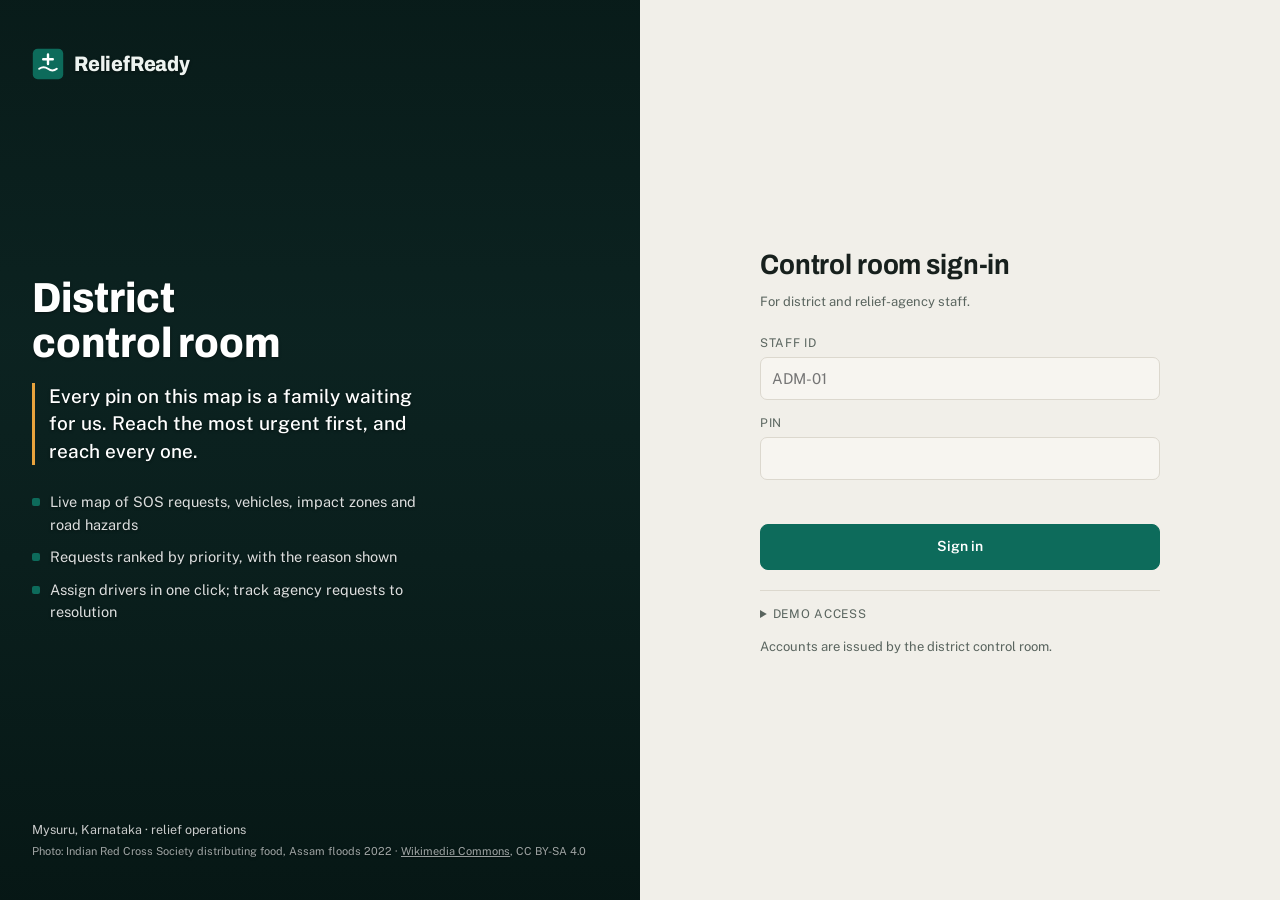
==== commit e170079c: "Set server address and SMS number" ====
--- a/admin.html
+++ b/admin.html
@@ -367,8 +367,7 @@
 }
 function tabSettings(){
   $('panel').innerHTML = `<div class="stack" style="max-width:560px">
-    <div class="field"><label for="cfg-sms">SMS gateway number shown in the SOS app</label><input type="tel" id="cfg-sms" value="${RR.esc(RR.CONFIG.smsGateway)}"></div>
-    <div class="btns"><button class="btn primary" id="cfg-save">Save</button></div>
+    <div class="field"><label for="cfg-sms">SMS number used by the SOS app (all devices)</label><input type="tel" id="cfg-sms" value="${RR.esc(RR.CONFIG.smsGateway)}" readonly><p class="hint">Same on every phone and laptop. To change it, edit <span class="mono">RR_SMS_NUMBER</span> in <span class="mono">assets/config.js</span> and push.</p></div>
     <div class="lbl" style="margin-top:8px">Demand model</div>
     <p class="hint">${RR.modelCard()||'Model file js/model.js not found.'}</p>
     <p class="hint">Retrain with <span class="mono">python ml/train_demand_model.py</span>. It updates the website and the API together.</p>
@@ -395,7 +394,6 @@
     if(u){ try{ const r = await fetch(u+'/api/health'); if(!r.ok) throw 0; }catch(e){ RR.toast('No ReliefReady server answered at that address.'); return; } }
     RR.setApi(u); try{ localStorage.removeItem('rr.session'); }catch(e){} location.reload(); };
   const off = $('cfg-api-off'); if(off) off.onclick = () => { RR.setApi(''); try{ localStorage.removeItem('rr.session'); }catch(e){} location.reload(); };
-  $('cfg-save').onclick = () => { RR.saveConfig({smsGateway:$('cfg-sms').value.trim()||RR.CONFIG.smsGateway}); RR.toast('Saved for this browser'); };
   const r = $('cfg-reset'); if(r) r.onclick = () => { RR.store.reset(); RR.toast('Demo data restored'); };
 }
 window.escPill = s => ({sent:'<span class="pill warn">Awaiting response</span>',acknowledged:'<span class="pill info">Acknowledged</span>',dispatched:'<span class="pill info">Help dispatched</span>',resolved:'<span class="pill ok">Resolved</span>'}[s]||'');
--- a/assets/common.css
+++ b/assets/common.css
@@ -133,12 +133,15 @@
 
 /* sign-in: brand panel + form */
 .signin{min-height:100vh;display:grid;grid-template-columns:minmax(0,1fr) minmax(0,1fr)}
-.signin .brandside{background:var(--navy);color:var(--navy-ink);padding:48px max(32px,env(safe-area-inset-left,0px)) 40px;display:flex;flex-direction:column;gap:28px;justify-content:space-between}
+.signin .brandside{background-color:var(--navy);background-image:linear-gradient(180deg,rgba(6,22,20,.72) 0%,rgba(6,22,20,.38) 38%,rgba(6,22,20,.55) 62%,rgba(6,22,20,.94) 100%),var(--photo-local,none),var(--photo,none),var(--photo-alt,none);background-size:cover;background-position:center 35%;background-repeat:no-repeat;color:#fff;text-shadow:0 1px 3px rgba(0,0,0,.45);padding:48px max(32px,env(safe-area-inset-left,0px)) 40px;display:flex;flex-direction:column;gap:28px;justify-content:space-between}
 .signin .brandside h2{font-size:clamp(28px,3.4vw,42px);line-height:1.08;font-weight:800;max-width:16ch}
-.signin .brandside ul{list-style:none;margin:0;padding:0;display:flex;flex-direction:column;gap:12px;max-width:44ch;color:var(--navy-muted);font-size:14.5px}
+.signin .brandside .motto{font:500 clamp(16px,1.5vw,19px)/1.45 var(--f-body);max-width:34ch;margin:16px 0 0;padding-left:14px;border-left:3px solid #E8A33D;color:#fff}
+.signin .brandside ul{list-style:none;margin:26px 0 0;padding:0;display:flex;flex-direction:column;gap:10px;max-width:44ch;color:rgba(255,255,255,.86);font-size:14.5px}
 .signin .brandside li{display:flex;gap:10px}
 .signin .brandside li::before{content:"";flex:none;width:8px;height:8px;margin-top:7px;border-radius:2px;background:var(--accent)}
-.signin .brandside .foot{color:var(--navy-muted);font-size:12.5px}
+.signin .brandside .foot{color:rgba(255,255,255,.78);font-size:12.5px;display:flex;flex-direction:column;gap:4px}
+.signin .brandside .credit{font-size:11px;color:rgba(255,255,255,.62)}
+.signin .brandside .credit a{color:inherit}
 .signin .formside{display:flex;align-items:center;justify-content:center;padding:32px max(16px,env(safe-area-inset-right,0px)) 32px 16px}
 .signin .card{width:100%;max-width:400px}
 .signin h1{font-size:28px;margin-bottom:6px}
@@ -147,7 +150,7 @@
 .demo{margin-top:20px;border-top:1px solid var(--line);padding-top:14px;display:flex;flex-direction:column;gap:8px}
 .demo summary{cursor:pointer}
 .demo button{text-align:left;justify-content:flex-start}
-@media (max-width:820px){.signin{grid-template-columns:minmax(0,1fr)}.signin .brandside{padding:24px max(16px,env(safe-area-inset-left,0px));gap:14px}.signin .brandside ul,.signin .brandside .foot{display:none}.signin .brandside h2{font-size:24px}}
+@media (max-width:820px){.signin{grid-template-columns:minmax(0,1fr)}.signin .brandside{padding:24px max(16px,env(safe-area-inset-left,0px));gap:14px}.signin .brandside ul,.signin .brandside .foot>span:first-child{display:none}.signin .brandside{min-height:300px}.signin .brandside h2{font-size:24px}.signin .brandside .motto{font-size:15px}}
 .err{color:var(--bad);font-size:13.5px;min-height:1.2em;margin:0}
 
 .toast{position:fixed;left:50%;transform:translateX(-50%);bottom:calc(18px + env(safe-area-inset-bottom,0px));background:var(--ink);color:var(--bg);padding:10px 16px;border-radius:6px;font-size:14px;z-index:2000;max-width:calc(100% - 32px);box-shadow:0 6px 24px rgba(0,0,0,.25)}
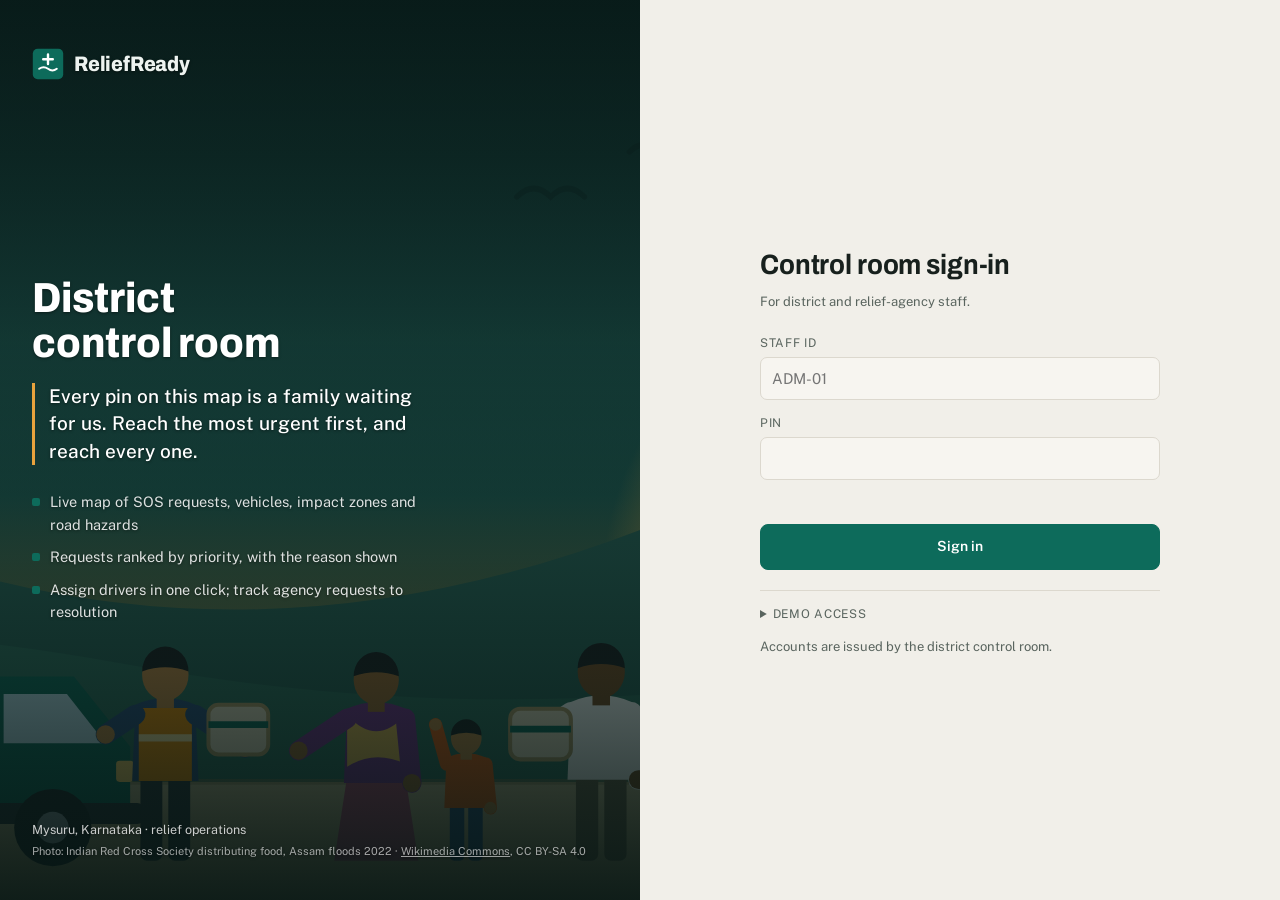
==== commit 41a2ed3d: "National operations for all India, calamity playbooks, dashboard artwork" ====
--- a/admin.html
+++ b/admin.html
@@ -87,6 +87,7 @@
 <script src="assets/config.js"></script>
 <script src="assets/common.js"></script>
 <script src="assets/maptools.js"></script>
+<script src="assets/art.js"></script>
 <script>
 (function(){
 const root = document.getElementById('root');
@@ -114,10 +115,12 @@
   <button type="button" data-tab="sms">SMS inbox</button>
   <button type="button" data-tab="settings">Settings</button>
   <span class="sep"></span>
+  <a href="india.html">All India →</a>
   <a href="planner.html">Allocation planner →</a>
 </div></nav>
 </div>
 <main class="main wrap">
+  <section class="hero" id="hero"></section>
   <header class="mh"><div><h1 id="pt">Overview</h1><p id="ps"></p></div><div class="right"><span class="livechip" id="live"><i></i>Live</span><span class="when" id="when"></span></div></header>
   <div class="kpis" id="kpis"></div>
   <div class="top" id="mapRow">
@@ -132,6 +135,7 @@
   <section class="panel" id="panelWrap"><div class="tabpanel" id="panel"></div></section>
 </main>`;
 $('out').onclick = RR.signOut;
+$('hero').innerHTML = RR.heroBanner('admin');
 const tick = () => { $('when').textContent = RR.CONFIG.district + ' · ' + new Date().toLocaleString('en-IN',{weekday:'short',day:'numeric',month:'short',hour:'2-digit',minute:'2-digit'}); };
 tick(); setInterval(tick, 30000);
 const SECTIONS = {
@@ -220,6 +224,7 @@
 function renderTab(){
   if(!SECTIONS[tab]) tab = 'overview';
   const [t, sub, showMap, showFeed, showKpi] = SECTIONS[tab];
+  $('hero').hidden = tab!=='overview';
   document.querySelectorAll('#tabs [data-tab]').forEach(b => b.dataset.tab===tab ? b.setAttribute('aria-current','page') : b.removeAttribute('aria-current'));
   try{ window.scrollTo({top:0}); }catch(e){}
   $('pt').textContent = t; $('ps').textContent = sub;
--- a/assets/common.css
+++ b/assets/common.css
@@ -133,7 +133,7 @@
 
 /* sign-in: brand panel + form */
 .signin{min-height:100vh;display:grid;grid-template-columns:minmax(0,1fr) minmax(0,1fr)}
-.signin .brandside{background-color:var(--navy);background-image:linear-gradient(180deg,rgba(6,22,20,.72) 0%,rgba(6,22,20,.38) 38%,rgba(6,22,20,.55) 62%,rgba(6,22,20,.94) 100%),var(--photo-local,none),var(--photo,none),var(--photo-alt,none);background-size:cover;background-position:center 35%;background-repeat:no-repeat;color:#fff;text-shadow:0 1px 3px rgba(0,0,0,.45);padding:48px max(32px,env(safe-area-inset-left,0px)) 40px;display:flex;flex-direction:column;gap:28px;justify-content:space-between}
+.signin .brandside{background-color:var(--navy);background-image:linear-gradient(180deg,rgba(6,22,20,.72) 0%,rgba(6,22,20,.38) 38%,rgba(6,22,20,.55) 62%,rgba(6,22,20,.94) 100%),var(--photo-local,none),var(--photo,none),var(--photo-alt,none),var(--photo-art,none);background-size:cover;background-position:center 35%;background-repeat:no-repeat;color:#fff;text-shadow:0 1px 3px rgba(0,0,0,.45);padding:48px max(32px,env(safe-area-inset-left,0px)) 40px;display:flex;flex-direction:column;gap:28px;justify-content:space-between}
 .signin .brandside h2{font-size:clamp(28px,3.4vw,42px);line-height:1.08;font-weight:800;max-width:16ch}
 .signin .brandside .motto{font:500 clamp(16px,1.5vw,19px)/1.45 var(--f-body);max-width:34ch;margin:16px 0 0;padding-left:14px;border-left:3px solid #E8A33D;color:#fff}
 .signin .brandside ul{list-style:none;margin:26px 0 0;padding:0;display:flex;flex-direction:column;gap:10px;max-width:44ch;color:rgba(255,255,255,.86);font-size:14.5px}
@@ -197,3 +197,20 @@
 .meacc{stroke:#1A73E8;fill:#1A73E8;fill-opacity:.12}
 .backbtn{display:inline-flex;align-items:center;gap:4px;color:var(--navy-ink);text-decoration:none;font-weight:600;font-size:13.5px;padding:6px 10px 6px 6px;border:1px solid var(--navy-line);border-radius:5px;white-space:nowrap}
 .backbtn:hover{background:var(--navy-2)}
+
+/* dashboard banner: illustration + one motivating line */
+.hero{border-radius:var(--r);overflow:hidden;background:var(--navy);color:#fff;border:1px solid var(--navy-line)}
+.hero:empty{display:none}
+.hero-in{display:grid;grid-template-columns:minmax(0,1fr) minmax(0,1.2fr);min-height:200px}
+.hero-t{padding:22px 26px;display:flex;flex-direction:column;gap:7px;justify-content:center;position:relative;z-index:1}
+.hero .eyebrow{font:600 11.5px/1.3 var(--f-mono);letter-spacing:.12em;text-transform:uppercase;color:#9DD4C4}
+.hero h2{font:800 clamp(22px,2.5vw,32px)/1.12 var(--f-display);font-stretch:92%;color:#fff;max-width:22ch;margin:0}
+.hero p{margin:0;color:rgba(255,255,255,.8);font-size:14.5px;line-height:1.5;max-width:54ch}
+.hero .hx{display:flex;flex-wrap:wrap;gap:8px 18px;margin-top:6px;font-size:13px;color:rgba(255,255,255,.85)}
+.hero .hx b{font:600 18px var(--f-mono);color:#fff;margin-right:5px}
+.hero-a{position:relative;min-height:200px}
+.hero-a .art{position:absolute;inset:0;width:100%;height:100%;display:block}
+.hero-a::before{content:"";position:absolute;inset:0 auto 0 0;width:80px;background:linear-gradient(90deg,var(--navy),transparent);z-index:1}
+.hero-in.map .hero-a::before{display:none}
+.hero-in.map .hero-a .art{inset:8px}
+@media (max-width:760px){.hero-in{grid-template-columns:minmax(0,1fr)}.hero-a{min-height:150px;order:-1}.hero-a::before{inset:auto 0 0 0;width:auto;height:50px;background:linear-gradient(0deg,var(--navy),transparent)}.hero-t{padding:16px 18px 20px}.hero-in.map .hero-a{min-height:210px}}
